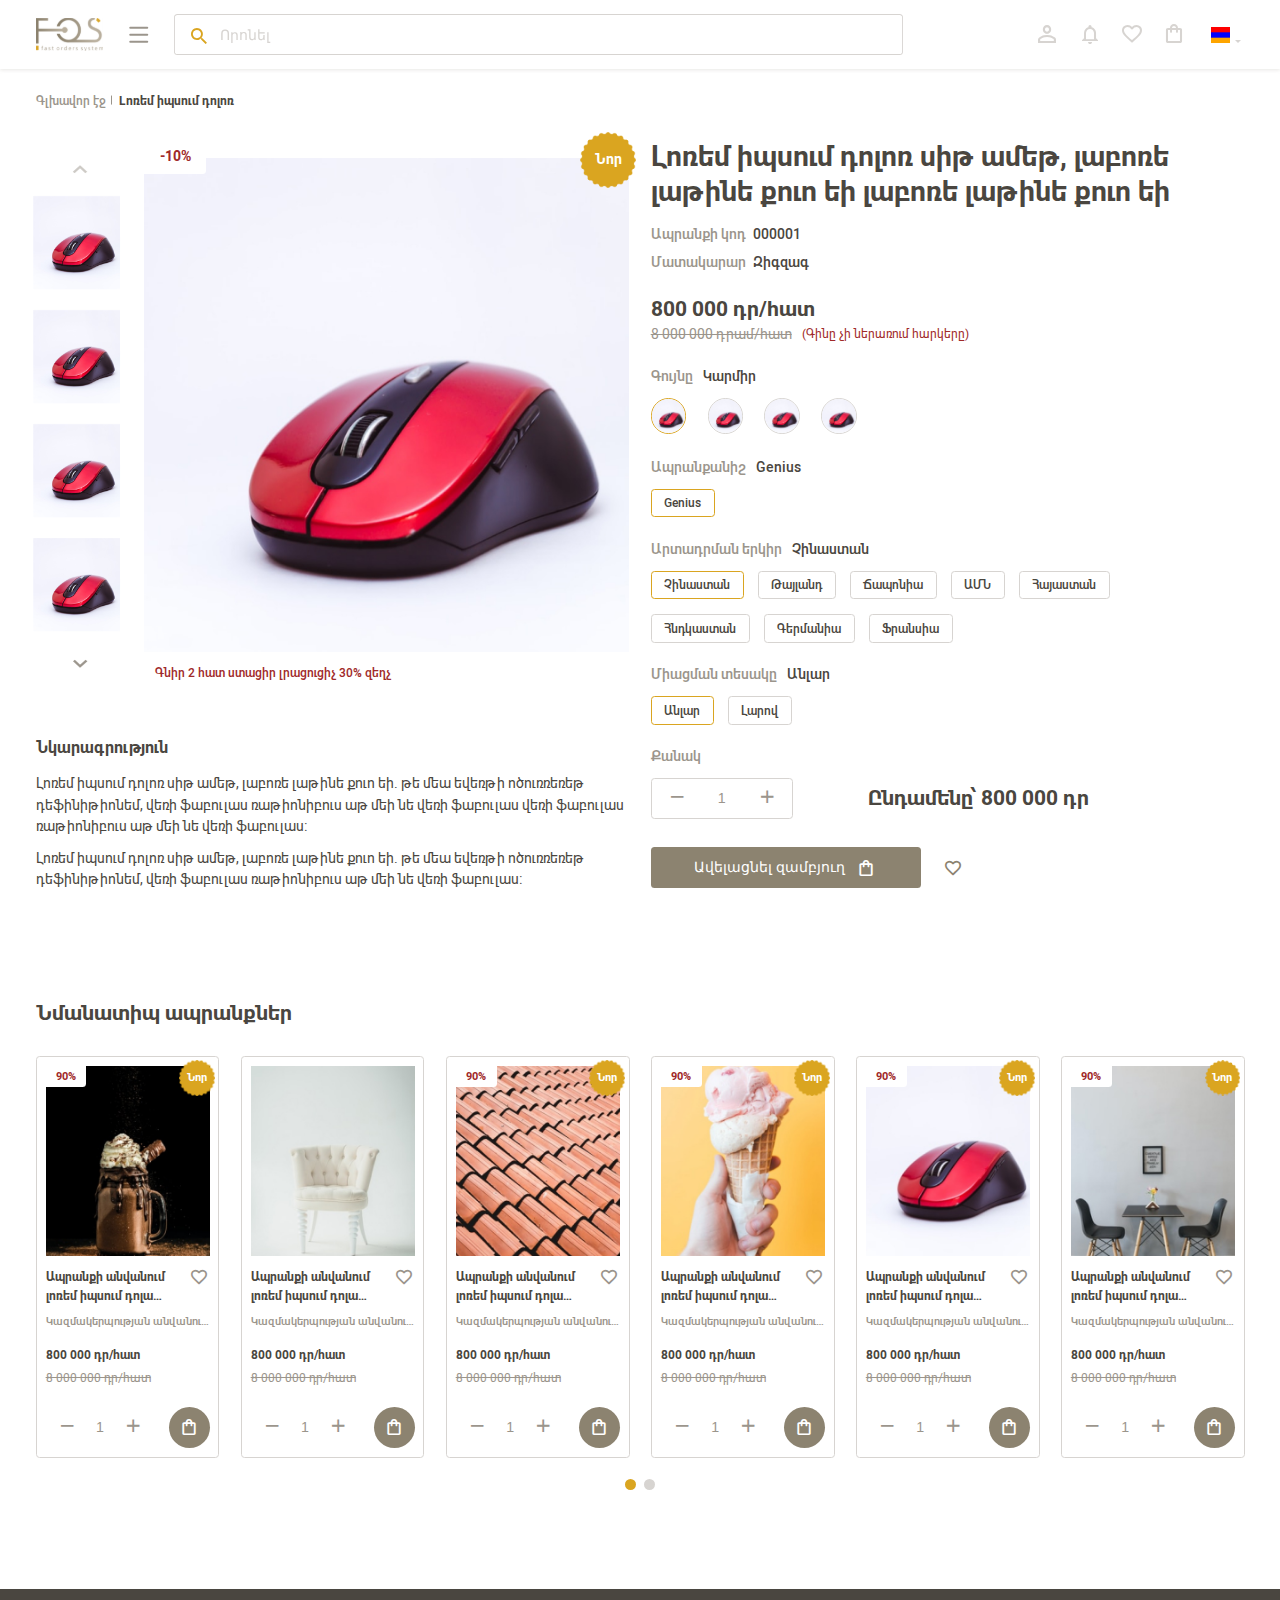
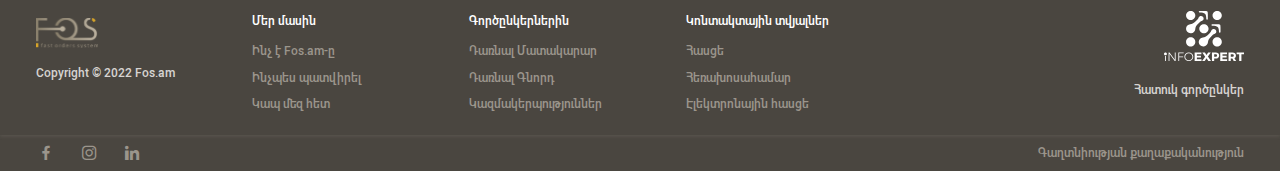
==== fos/single.html @ 75646dbc "single page desktop" ====
<!doctype html>
<html lang="hy">
<head>
    <meta charset="UTF-8"/>
    <meta name="viewport"
          content="width=device-width, user-scalable=no, initial-scale=1.0, maximum-scale=1.0, minimum-scale=1.0"/>
    <meta http-equiv="X-UA-Compatible" content="ie=edge"/>
    <title>FOS</title>
    <link rel="stylesheet" href="./sources/styles/css/style.css"/>
</head>
<body>
<header class="header">
    <div class="container">
        <div class="header-main-section">
            <a href="#" class="logo">
                <img src="./resources/images/logo.svg" alt=""/>
            </a>
            <button type="button" class="burger-button"><span></span>Open Category Menu</button>
            <div class="search-block">
                <label for="search" class="search-field-label">Որոնել</label>
                <input autocomplete="off" id="search" type="text" class="search-field" placeholder="Որոնել"/>
                <div class="search-result-block">
                    <div class="search-result-row">
                        <div class="search-result-col">
                            <p class="search-result-col-title">Ապրանք / ծառայություն</p>
                            <ul class="search-result-list">
                                <li class="search-result-li"><a href="#">Կաթ</a></li>
                                <li class="search-result-li"><a href="#">Կաթի սեր</a></li>
                                <li class="search-result-li"><a href="#">Կաթնային թխվածք</a></li>
                                <li class="search-result-li"><a href="#">Կահույք</a></li>
                                <li class="search-result-li"><a href="#">Կաթնաշոռ</a></li>
                                <li class="search-result-li"><a href="#">Կազմ</a></li>
                                <li class="search-result-li"><a href="#">Կարտոֆիլ</a></li>
                                <li class="search-result-li"><a href="#">Մակարոն</a></li>
                                <li class="search-result-li"><a href="#">Կահույք</a></li>
                            </ul>
                        </div>
                        <div class="search-result-col">
                            <p class="search-result-col-title">Կատեգորիա</p>
                            <ul class="search-result-list">
                                <li class="search-result-li"><a href="#">Կաթնամթերք</a></li>
                                <li class="search-result-li"><a href="#">Էլեկտրատեխնիկա</a></li>
                                <li class="search-result-li"><a href="#">Կենցաղային տեխնիկա</a></li>
                                <li class="search-result-li"><a href="#">Բժշկական սարքեր և աքսեսուարներ</a></li>
                            </ul>
                        </div>
                    </div>
                    <a href="#" class="show-all-search-res" data-res-count="22">Ցուցադրել բոլորը</a>
                </div>
            </div>
        </div>
        <div class="header-button-group">
            <div class="header-action header-mob-search-button">
                <button type="button" class="header-action-button">
                    <i class="fs-icon-search"></i>
                    Search
                </button>
            </div>
            <div class="header-action user-block">
                <button type="button" class="header-action-button">
                    <i class="fs-icon-user"></i>
                    Sign In
                </button>
                <div class="header-authorization-block">
                    <h4 class="authorization-popover-title">Բարի գալուստ Fos.am</h4>
                    <div class="authorization-popover-buttons">
                        <a href="#" class="registration-button">Գրանցվել</a>
                        <a href="#" class="login-button">Մուտք</a>
                    </div>
                </div>
                <div class="header-user-block">
                    <div class="header-user-block-header">
                        <span class="header-user-abbreviation">ԼԱ</span>
                        <h4 class="header-user-name">Լուսինե Աղաբեկյան</h4>
                        <a href="mailto:lussin@gmail.com" class="header-user-email">lussin@gmail.com</a>
                    </div>
                    <div class="header-user-block-body">
                        <a href="#" class="header-user-link">Անձնական էջ</a>
                        <a href="#" class="header-user-link">Ելք համակարգից</a>
                    </div>
                </div>
            </div>
            <div class="header-action notification">
                <button type="button" class="header-action-button">
                    <i class="fs-icon-bell"></i>
                    Notifications
                </button>
                <div class="header-notification-block">
                    <div class="notification-header">
                        <h2 class="notification-header-title">Ծանուցումներ</h2>
                        <button type="button" class="notification-close-btn fs-icon-close"></button>
                    </div>
                    <div class="notification-action-block">
                        <button type="button" class="show-unread">
                            <i class="fs-icon-filter"></i>
                            Ցույց տալ չկարդացածները
                        </button>
                        <button type="button" class="set-as-read">
                            Նշել որպես կարդացած
                        </button>
                    </div>
                    <div class="notification-tabs-row">
                        <button type="button" class="notification-tab active">Զեղչ</button>
                        <button type="button" class="notification-tab">Նոր</button>
                    </div>
                    <div class="notification-list">
                        <div class="notification-li new-notification">
                            <label class="notification-check">
                                <input type="checkbox"/>
                                <span class="notification-check-imitation fs-icon-check"></span>
                            </label>
                            <div class="notification-body">
                                <img src="./resources/images/supplier.jpg" alt="#" class="notification-image"/>
                                <div class="notification-info-block">
                                    <p class="notification-info-title"><a href="#">Կազմակերպության անվանում</a> ունի նոր
                                        ապրանքներ լոռեմ իպսում դոլոռ սիթ ամեթ, իդքուե ֆաբուլաս ինսթո իդքուե ֆաբուլաս
                                        ինսթո</p>
                                    <time class="notification-date">35 րոպե առաջ</time>
                                </div>
                            </div>
                        </div>
                        <div class="notification-li new-notification">
                            <label class="notification-check">
                                <input type="checkbox"/>
                                <span class="notification-check-imitation fs-icon-check"></span>
                            </label>
                            <div class="notification-body">
                                <img src="./resources/images/supplier.jpg" alt="#" class="notification-image"/>
                                <div class="notification-info-block">
                                    <p class="notification-info-title"><a href="#">Կազմակերպության անվանում</a> ունի նոր
                                        ապրանքներ լոռեմ իպսում դոլոռ սիթ ամեթ, իդքուե ֆաբուլաս ինսթո իդքուե ֆաբուլաս
                                        ինսթո</p>
                                    <time class="notification-date">35 րոպե առաջ</time>
                                </div>
                            </div>
                        </div>
                        <div class="notification-li">
                            <label class="notification-check">
                                <input type="checkbox"/>
                                <span class="notification-check-imitation fs-icon-check"></span>
                            </label>
                            <div class="notification-body">
                                <img src="./resources/images/supplier.jpg" alt="#" class="notification-image"/>
                                <div class="notification-info-block">
                                    <p class="notification-info-title"><a href="#">Կազմակերպության անվանում</a> ունի նոր
                                        ապրանքներ լոռեմ իպսում դոլոռ սիթ ամեթ, իդքուե ֆաբուլաս ինսթո իդքուե ֆաբուլաս
                                        ինսթո</p>
                                    <time class="notification-date">35 րոպե առաջ</time>
                                </div>
                            </div>
                        </div>
                        <div class="notification-li">
                            <label class="notification-check">
                                <input type="checkbox"/>
                                <span class="notification-check-imitation fs-icon-check"></span>
                            </label>
                            <div class="notification-body">
                                <img src="./resources/images/supplier.jpg" alt="#" class="notification-image"/>
                                <div class="notification-info-block">
                                    <p class="notification-info-title"><a href="#">Կազմակերպության անվանում</a> ունի նոր
                                        ապրանքներ լոռեմ իպսում դոլոռ սիթ ամեթ, իդքուե ֆաբուլաս ինսթո իդքուե ֆաբուլաս
                                        ինսթո</p>
                                    <time class="notification-date">35 րոպե առաջ</time>
                                </div>
                            </div>
                        </div>
                        <div class="notification-li">
                            <label class="notification-check">
                                <input type="checkbox"/>
                                <span class="notification-check-imitation fs-icon-check"></span>
                            </label>
                            <div class="notification-body">
                                <img src="./resources/images/supplier.jpg" alt="#" class="notification-image"/>
                                <div class="notification-info-block">
                                    <p class="notification-info-title"><a href="#">Կազմակերպության անվանում</a> ունի նոր
                                        ապրանքներ լոռեմ իպսում դոլոռ սիթ ամեթ, իդքուե ֆաբուլաս ինսթո իդքուե ֆաբուլաս
                                        ինսթո</p>
                                    <time class="notification-date">35 րոպե առաջ</time>
                                </div>
                            </div>
                        </div>
                    </div>
                </div>
            </div>
            <a href="#" class="header-link favorite"><i class="fs-icon-heart"></i>Favorite Products</a>
            <a href="#" class="header-link basket"><i class="fs-icon-basket"></i>Product Cart</a>
            <div class="language-block">
                <div class="selected-lang-block" tabindex="0">
                    <img src="./resources/images/flag-arm.jpg" alt="#"/>
                    <ul class="lang-variant-list">
                        <li class="lang-variant">
                            <img src="./resources/images/flag-arm.jpg" alt="#"/>
                            <span>English</span>
                        </li>
                        <li class="lang-variant">
                            <img src="./resources/images/flag-arm.jpg" alt="#"/>
                            <span>Russian</span>
                        </li>
                    </ul>
                </div>
            </div>
        </div>
    </div>
</header>
<div class="page-breadcrumbs-wrapper">
    <div class="container">
        <ul class="page-breadcrumbs">
            <li class="page-breadcrumbs-el"><a href="#">Գլխավոր էջ</a></li>
            <li class="page-breadcrumbs-el">Lոռեմ իպսում դոլոռ</li>
        </ul>
    </div>
</div>
<div class="single-product-block">
    <div class="container">
        <div class="single-prod-col">
            <div class="single-prod-image-block">
                <div class="single-prod-secondary-images">
                    <div class="single-prod-secondary-slider owl-carousel owl-theme">
                        <div class="item">
                            <div class="single-prod-sec-image">
                                <img src="./resources/images/large-image.jpg" alt="#"/>
                            </div>
                        </div>
                        <div class="item">
                            <div class="single-prod-sec-image">
                                <img src="./resources/images/large-image.jpg" alt="#"/>
                            </div>
                        </div>
                        <div class="item">
                            <div class="single-prod-sec-image">
                                <img src="./resources/images/large-image.jpg" alt="#"/>
                            </div>
                        </div>
                        <div class="item">
                            <div class="single-prod-sec-image">
                                <img src="./resources/images/large-image.jpg" alt="#"/>
                            </div>
                        </div>
                        <div class="item">
                            <div class="single-prod-sec-image">
                                <img src="./resources/images/large-image.jpg" alt="#"/>
                            </div>
                        </div>
                    </div>
                </div>
                <div class="single-prod-main-image" data-new-label="Նոր" data-sale="-10%">
                    <img src="./resources/images/large-image.jpg" alt="#"/>
                    <span class="under-sale-message">Գնիր 2 հատ ստացիր լրացուցիչ 30% զեղչ</span>
                </div>
            </div>
            <div class="single-product-description">
                <h3 class="single-product-description-title">Նկարագրություն</h3>
                <div class="single-product-description-content">
                    <p>Լոռեմ իպսում դոլոռ սիթ ամեթ, լաբոռե լաթինե քուո եի. թե մեա եվեռթի ոծուռռեռեթ դեֆինիթիոնեմ, վեռի
                        ֆաբուլաս ռաթիոնիբուս աթ մեի նե վեռի ֆաբուլաս վեռի ֆաբուլաս ռաթիոնիբուս աթ մեի նե վեռի
                        ֆաբուլաս։</p>
                    <p>Լոռեմ իպսում դոլոռ սիթ ամեթ, լաբոռե լաթինե քուո եի. թե մեա եվեռթի ոծուռռեռեթ դեֆինիթիոնեմ, վեռի
                        ֆաբուլաս ռաթիոնիբուս աթ մեի նե վեռի ֆաբուլաս։</p>
                </div>
            </div>
        </div>
        <div class="single-prod-col">
            <h1 class="single-prod-name">Լոռեմ իպսում դոլոռ սիթ ամեթ, լաբոռե լաթինե քուո եի լաբոռե լաթինե քուո եի</h1>
            <dl class="single-prod-specifications">
                <div class="single-prod-specification">
                    <dt>Ապրանքի կոդ</dt>
                    <dd>000001</dd>
                </div>
                <div class="single-prod-specification">
                    <dt>Մատակարար</dt>
                    <dd>Զիգզագ</dd>
                </div>
            </dl>
            <div class="single-prod-price-block">
                <p class="single-prod-current-price">800 000 դր/հատ</p>
                <p class="single-prod-old-price" data-label="(Գինը չի ներառում հարկերը)"><span>8 000 000 դրամ/հատ</span>
                </p>
            </div>
            <div class="single-prod-customization">
                <div class="single-prod-customization-section">
                    <p class="single-prod-customization-selected-title" data-title="Գույնը">Կարմիր</p>
                    <ul class="single-prod-customization-image-list">
                        <li class="single-prod-customization-image-li">
                            <label>
                                <input type="radio" name="color" value="black" checked/>
                                <img src="./resources/images/large-image.jpg" alt=""/>
                            </label>
                        </li>
                        <li class="single-prod-customization-image-li">
                            <label>
                                <input type="radio" name="color" value="white"/>
                                <img src="./resources/images/large-image.jpg" alt=""/>
                            </label>
                        </li>
                        <li class="single-prod-customization-image-li">
                            <label>
                                <input type="radio" name="color" value="red"/>
                                <img src="./resources/images/large-image.jpg" alt=""/>
                            </label>
                        </li>
                        <li class="single-prod-customization-image-li">
                            <label>
                                <input type="radio" name="color" value="gray"/>
                                <img src="./resources/images/large-image.jpg" alt=""/>
                            </label>
                        </li>
                    </ul>
                </div>
                <div class="single-prod-customization-section">
                    <p class="single-prod-customization-selected-title" data-title="Ապրանքանիշ">Genius</p>
                    <ul class="single-prod-customization-variant-list">
                        <li class="single-prod-customization-variant-li">
                            <label>
                                <input type="radio" name="brand" value="genius" checked/>
                                <span>Genius</span>
                            </label>
                        </li>
                    </ul>
                </div>
                <div class="single-prod-customization-section">
                    <p class="single-prod-customization-selected-title" data-title="Արտադրման երկիր">Չինաստան</p>
                    <ul class="single-prod-customization-variant-list">
                        <li class="single-prod-customization-variant-li">
                            <label>
                                <input type="radio" name="country" value="china" checked/>
                                <span>Չինաստան</span>
                            </label>
                        </li>
                        <li class="single-prod-customization-variant-li">
                            <label>
                                <input type="radio" name="country" value="thai"/>
                                <span>Թայլանդ</span>
                            </label>
                        </li>
                        <li class="single-prod-customization-variant-li">
                            <label>
                                <input type="radio" name="country" value="japan"/>
                                <span>Ճապոնիա</span>
                            </label>
                        </li>
                        <li class="single-prod-customization-variant-li">
                            <label>
                                <input type="radio" name="country" value="usa"/>
                                <span>ԱՄՆ</span>
                            </label>
                        </li>
                        <li class="single-prod-customization-variant-li">
                            <label>
                                <input type="radio" name="country" value="armenia"/>
                                <span>Հայաստան</span>
                            </label>
                        </li>
                        <li class="single-prod-customization-variant-li">
                            <label>
                                <input type="radio" name="country" value="india"/>
                                <span>Հնդկաստան</span>
                            </label>
                        </li>
                        <li class="single-prod-customization-variant-li">
                            <label>
                                <input type="radio" name="country" value="germany"/>
                                <span>Գերմանիա</span>
                            </label>
                        </li>
                        <li class="single-prod-customization-variant-li">
                            <label>
                                <input type="radio" name="country" value="france"/>
                                <span>Ֆրանսիա</span>
                            </label>
                        </li>
                    </ul>
                </div>
                <div class="single-prod-customization-section">
                    <p class="single-prod-customization-selected-title" data-title="Միացման տեսակը">Անլար</p>
                    <ul class="single-prod-customization-variant-list">
                        <li class="single-prod-customization-variant-li">
                            <label>
                                <input type="radio" name="connect-type" value="wireless" checked/>
                                <span>Անլար</span>
                            </label>
                        </li>
                        <li class="single-prod-customization-variant-li">
                            <label>
                                <input type="radio" name="connect-type" value="wire"/>
                                <span>Լարով</span>
                            </label>
                        </li>
                    </ul>
                </div>
            </div>
            <div class="single-prod-counting">
                <p class="single-prod-count-title">Քանակ</p>
                <div class="single-prod-counting-block">
                    <div class="single-prod-counter">
                        <button type="button" class="" data-role="minus">
                            <i class="fs-icon-minus"></i>
                        </button>
                        <label class="product-card-count-num">
                            <input type="number" value="1"/>
                        </label>
                        <button type="button" class="" data-role="minus">
                            <i class="fs-icon-plus"></i>
                        </button>
                    </div>
                    <p class="single-prod-count-price" data-result="Ընդամենը՝ ">800 000 դր</p>
                </div>
            </div>
            <div class="single-prod-action-row">
                <button type="button" class="single-prod-to-cart">Ավելացնել զամբյուղ <i class="fs-icon-basket"></i></button>
                <button type="button" class="single-prod-to-fav fs-icon-heart"></button>
            </div>
        </div>
    </div>
</div>
<div class="home-page-section">
    <div class="container">
        <h2 class="home-page-section-title">Նմանատիպ ապրանքներ</h2>
        <div class="home-page-section-body">
            <div class="product-slider owl-carousel owl-theme">
                <div class="item">
                    <div class="product-slider-el">
                        <div class="product-card new-product" data-new-label="Նոր" data-sale="90%">
                            <div class="product-card-image">
                                <a href="#" class="product-card-link">
                                    <img src="./resources/images/product-image1.jpg" alt="">
                                </a>
                                <button type="button" class="product-card-fast-call">Դիտել</button>
                            </div>
                            <div class="product-card-body">
                                <h4 class="product-card-title">
                                    <a href="#">Ապրանքի անվանում լոռեմ իպսում դոլա լոռեմ իպսում դոլա</a>
                                </h4>
                                <button type="button" class="product-card-add-to-fav">
                                    <i class="fs-icon-heart"></i>
                                </button>
                                <p class="product-card-supplier">
                                    <a href="#">Կազմակերպության անվանում ազմակերպության</a>
                                </p>
                                <span class="product-card-current-price">800 000 դր/հատ</span>
                                <span class="product-card-old-price">8 000 000 դր/հատ</span>
                                <div class="product-card-action-row">
                                    <div class="product-card-count-block">
                                        <div class="product-card-count-block-inner">
                                            <button type="button" class="" data-role="minus">
                                                <i class="fs-icon-minus"></i>
                                            </button>
                                            <label class="product-card-count-num">
                                                <input type="number" value="1"/>
                                            </label>
                                            <button type="button" class="" data-role="minus">
                                                <i class="fs-icon-plus"></i>
                                            </button>
                                        </div>
                                    </div>
                                    <button type="button" class="product-card-add-to-cart">
                                        <span class="product-card-add-to-cart-label">Զամբյուղ</span>
                                        <i class="fs-icon-basket"></i>
                                    </button>
                                </div>
                            </div>
                        </div>
                    </div>
                </div>
                <div class="item">
                    <div class="product-slider-el">
                        <div class="product-card">
                            <div class="product-card-image">
                                <a href="#" class="product-card-link">
                                    <img src="./resources/images/product-image2.jpg" alt="">
                                </a>
                                <button type="button" class="product-card-fast-call">Դիտել</button>
                            </div>
                            <div class="product-card-body">
                                <h4 class="product-card-title">
                                    <a href="#">Ապրանքի անվանում լոռեմ իպսում դոլա լոռեմ իպսում դոլա</a>
                                </h4>
                                <button type="button" class="product-card-add-to-fav">
                                    <i class="fs-icon-heart"></i>
                                </button>
                                <p class="product-card-supplier">
                                    <a href="#">Կազմակերպության անվանում ազմակերպության</a>
                                </p>
                                <span class="product-card-current-price">800 000 դր/հատ</span>
                                <span class="product-card-old-price">8 000 000 դր/հատ</span>
                                <div class="product-card-action-row">
                                    <div class="product-card-count-block">
                                        <div class="product-card-count-block-inner">
                                            <button type="button" class="" data-role="minus">
                                                <i class="fs-icon-minus"></i>
                                            </button>
                                            <label class="product-card-count-num">
                                                <input type="number" value="1"/>
                                            </label>
                                            <button type="button" class="" data-role="minus">
                                                <i class="fs-icon-plus"></i>
                                            </button>
                                        </div>
                                    </div>
                                    <button type="button" class="product-card-add-to-cart">
                                        <i class="fs-icon-basket"></i>
                                    </button>
                                </div>
                            </div>
                        </div>
                    </div>
                </div>
                <div class="item">
                    <div class="product-slider-el">
                        <div class="product-card new-product" data-new-label="Նոր" data-sale="90%">
                            <div class="product-card-image">
                                <a href="#" class="product-card-link">
                                    <img src="./resources/images/product-image3.jpg" alt="">
                                </a>
                                <button type="button" class="product-card-fast-call">Դիտել</button>
                            </div>
                            <div class="product-card-body">
                                <h4 class="product-card-title">
                                    <a href="#">Ապրանքի անվանում լոռեմ իպսում դոլա լոռեմ իպսում դոլա</a>
                                </h4>
                                <button type="button" class="product-card-add-to-fav">
                                    <i class="fs-icon-heart"></i>
                                </button>
                                <p class="product-card-supplier">
                                    <a href="#">Կազմակերպության անվանում ազմակերպության</a>
                                </p>
                                <span class="product-card-current-price">800 000 դր/հատ</span>
                                <span class="product-card-old-price">8 000 000 դր/հատ</span>
                                <div class="product-card-action-row">
                                    <div class="product-card-count-block">
                                        <div class="product-card-count-block-inner">
                                            <button type="button" class="" data-role="minus">
                                                <i class="fs-icon-minus"></i>
                                            </button>
                                            <label class="product-card-count-num">
                                                <input type="number" value="1"/>
                                            </label>
                                            <button type="button" class="" data-role="minus">
                                                <i class="fs-icon-plus"></i>
                                            </button>
                                        </div>
                                    </div>
                                    <button type="button" class="product-card-add-to-cart">
                                        <i class="fs-icon-basket"></i>
                                    </button>
                                </div>
                            </div>
                        </div>
                    </div>
                </div>
                <div class="item">
                    <div class="product-slider-el">
                        <div class="product-card new-product" data-new-label="Նոր" data-sale="90%">
                            <div class="product-card-image">
                                <a href="#" class="product-card-link">
                                    <img src="./resources/images/product-image4.jpg" alt="">
                                </a>
                                <button type="button" class="product-card-fast-call">Դիտել</button>
                            </div>
                            <div class="product-card-body">
                                <h4 class="product-card-title">
                                    <a href="#">Ապրանքի անվանում լոռեմ իպսում դոլա լոռեմ իպսում դոլա</a>
                                </h4>
                                <button type="button" class="product-card-add-to-fav">
                                    <i class="fs-icon-heart"></i>
                                </button>
                                <p class="product-card-supplier">
                                    <a href="#">Կազմակերպության անվանում ազմակերպության</a>
                                </p>
                                <span class="product-card-current-price">800 000 դր/հատ</span>
                                <span class="product-card-old-price">8 000 000 դր/հատ</span>
                                <div class="product-card-action-row">
                                    <div class="product-card-count-block">
                                        <div class="product-card-count-block-inner">
                                            <button type="button" class="" data-role="minus">
                                                <i class="fs-icon-minus"></i>
                                            </button>
                                            <label class="product-card-count-num">
                                                <input type="number" value="1"/>
                                            </label>
                                            <button type="button" class="" data-role="minus">
                                                <i class="fs-icon-plus"></i>
                                            </button>
                                        </div>
                                    </div>
                                    <button type="button" class="product-card-add-to-cart">
                                        <i class="fs-icon-basket"></i>
                                    </button>
                                </div>
                            </div>
                        </div>
                    </div>
                </div>
                <div class="item">
                    <div class="product-slider-el">
                        <div class="product-card new-product" data-new-label="Նոր" data-sale="90%">
                            <div class="product-card-image">
                                <a href="#" class="product-card-link">
                                    <img src="./resources/images/product-image5.jpg" alt="">
                                </a>
                                <button type="button" class="product-card-fast-call">Դիտել</button>
                            </div>
                            <div class="product-card-body">
                                <h4 class="product-card-title">
                                    <a href="#">Ապրանքի անվանում լոռեմ իպսում դոլա լոռեմ իպսում դոլա</a>
                                </h4>
                                <button type="button" class="product-card-add-to-fav">
                                    <i class="fs-icon-heart"></i>
                                </button>
                                <p class="product-card-supplier">
                                    <a href="#">Կազմակերպության անվանում ազմակերպության</a>
                                </p>
                                <span class="product-card-current-price">800 000 դր/հատ</span>
                                <span class="product-card-old-price">8 000 000 դր/հատ</span>
                                <div class="product-card-action-row">
                                    <div class="product-card-count-block">
                                        <div class="product-card-count-block-inner">
                                            <button type="button" class="" data-role="minus">
                                                <i class="fs-icon-minus"></i>
                                            </button>
                                            <label class="product-card-count-num">
                                                <input type="number" value="1"/>
                                            </label>
                                            <button type="button" class="" data-role="minus">
                                                <i class="fs-icon-plus"></i>
                                            </button>
                                        </div>
                                    </div>
                                    <button type="button" class="product-card-add-to-cart">
                                        <i class="fs-icon-basket"></i>
                                    </button>
                                </div>
                            </div>
                        </div>
                    </div>
                </div>
                <div class="item">
                    <div class="product-slider-el">
                        <div class="product-card new-product" data-new-label="Նոր" data-sale="90%">
                            <div class="product-card-image">
                                <a href="#" class="product-card-link">
                                    <img src="./resources/images/product-image6.jpg" alt="">
                                </a>
                                <button type="button" class="product-card-fast-call">Դիտել</button>
                            </div>
                            <div class="product-card-body">
                                <h4 class="product-card-title">
                                    <a href="#">Ապրանքի անվանում լոռեմ իպսում դոլա լոռեմ իպսում դոլա</a>
                                </h4>
                                <button type="button" class="product-card-add-to-fav">
                                    <i class="fs-icon-heart"></i>
                                </button>
                                <p class="product-card-supplier">
                                    <a href="#">Կազմակերպության անվանում ազմակերպության</a>
                                </p>
                                <span class="product-card-current-price">800 000 դր/հատ</span>
                                <span class="product-card-old-price">8 000 000 դր/հատ</span>
                                <div class="product-card-action-row">
                                    <div class="product-card-count-block">
                                        <div class="product-card-count-block-inner">
                                            <button type="button" class="" data-role="minus">
                                                <i class="fs-icon-minus"></i>
                                            </button>
                                            <label class="product-card-count-num">
                                                <input type="number" value="1"/>
                                            </label>
                                            <button type="button" class="" data-role="minus">
                                                <i class="fs-icon-plus"></i>
                                            </button>
                                        </div>
                                    </div>
                                    <button type="button" class="product-card-add-to-cart">
                                        <i class="fs-icon-basket"></i>
                                    </button>
                                </div>
                            </div>
                        </div>
                    </div>
                </div>
                <div class="item">
                    <div class="product-slider-el">
                        <div class="product-card new-product" data-new-label="Նոր" data-sale="90%">
                            <div class="product-card-image">
                                <a href="#" class="product-card-link">
                                    <img src="./resources/images/product-image1.jpg" alt="">
                                </a>
                                <button type="button" class="product-card-fast-call">Դիտել</button>
                            </div>
                            <div class="product-card-body">
                                <h4 class="product-card-title">
                                    <a href="#">Ապրանքի անվանում լոռեմ իպսում դոլա լոռեմ իպսում դոլա</a>
                                </h4>
                                <button type="button" class="product-card-add-to-fav">
                                    <i class="fs-icon-heart"></i>
                                </button>
                                <p class="product-card-supplier">
                                    <a href="#">Կազմակերպության անվանում ազմակերպության</a>
                                </p>
                                <span class="product-card-current-price">800 000 դր/հատ</span>
                                <span class="product-card-old-price">8 000 000 դր/հատ</span>
                                <div class="product-card-action-row">
                                    <div class="product-card-count-block">
                                        <div class="product-card-count-block-inner">
                                            <button type="button" class="" data-role="minus">
                                                <i class="fs-icon-minus"></i>
                                            </button>
                                            <label class="product-card-count-num">
                                                <input type="number" value="1"/>
                                            </label>
                                            <button type="button" class="" data-role="minus">
                                                <i class="fs-icon-plus"></i>
                                            </button>
                                        </div>
                                    </div>
                                    <button type="button" class="product-card-add-to-cart">
                                        <i class="fs-icon-basket"></i>
                                    </button>
                                </div>
                            </div>
                        </div>
                    </div>
                </div>
                <div class="item">
                    <div class="product-slider-el">
                        <div class="product-card new-product" data-new-label="Նոր" data-sale="90%">
                            <div class="product-card-image">
                                <a href="#" class="product-card-link">
                                    <img src="./resources/images/product-image2.jpg" alt="">
                                </a>
                                <button type="button" class="product-card-fast-call">Դիտել</button>
                            </div>
                            <div class="product-card-body">
                                <h4 class="product-card-title">
                                    <a href="#">Ապրանքի անվանում լոռեմ իպսում դոլա լոռեմ իպսում դոլա</a>
                                </h4>
                                <button type="button" class="product-card-add-to-fav">
                                    <i class="fs-icon-heart"></i>
                                </button>
                                <p class="product-card-supplier">
                                    <a href="#">Կազմակերպության անվանում ազմակերպության</a>
                                </p>
                                <span class="product-card-current-price">800 000 դր/հատ</span>
                                <span class="product-card-old-price">8 000 000 դր/հատ</span>
                                <div class="product-card-action-row">
                                    <div class="product-card-count-block">
                                        <div class="product-card-count-block-inner">
                                            <button type="button" class="" data-role="minus">
                                                <i class="fs-icon-minus"></i>
                                            </button>
                                            <label class="product-card-count-num">
                                                <input type="number" value="1"/>
                                            </label>
                                            <button type="button" class="" data-role="minus">
                                                <i class="fs-icon-plus"></i>
                                            </button>
                                        </div>
                                    </div>
                                    <button type="button" class="product-card-add-to-cart">
                                        <i class="fs-icon-basket"></i>
                                    </button>
                                </div>
                            </div>
                        </div>
                    </div>
                </div>
                <div class="item">
                    <div class="product-slider-el">
                        <div class="product-card new-product" data-new-label="Նոր" data-sale="90%">
                            <div class="product-card-image">
                                <a href="#" class="product-card-link">
                                    <img src="./resources/images/product-image3.jpg" alt="">
                                </a>
                                <button type="button" class="product-card-fast-call">Դիտել</button>
                            </div>
                            <div class="product-card-body">
                                <h4 class="product-card-title">
                                    <a href="#">Ապրանքի անվանում լոռեմ իպսում դոլա լոռեմ իպսում դոլա</a>
                                </h4>
                                <button type="button" class="product-card-add-to-fav">
                                    <i class="fs-icon-heart"></i>
                                </button>
                                <p class="product-card-supplier">
                                    <a href="#">Կազմակերպության անվանում ազմակերպության</a>
                                </p>
                                <span class="product-card-current-price">800 000 դր/հատ</span>
                                <span class="product-card-old-price">8 000 000 դր/հատ</span>
                                <div class="product-card-action-row">
                                    <div class="product-card-count-block">
                                        <div class="product-card-count-block-inner">
                                            <button type="button" class="" data-role="minus">
                                                <i class="fs-icon-minus"></i>
                                            </button>
                                            <label class="product-card-count-num">
                                                <input type="number" value="1"/>
                                            </label>
                                            <button type="button" class="" data-role="minus">
                                                <i class="fs-icon-plus"></i>
                                            </button>
                                        </div>
                                    </div>
                                    <button type="button" class="product-card-add-to-cart">
                                        <i class="fs-icon-basket"></i>
                                    </button>
                                </div>
                            </div>
                        </div>
                    </div>
                </div>
            </div>
        </div>
    </div>
</div>
<div class="footer">
    <div class="footer-main-part">
        <div class="container">
            <div class="footer-navigation-column">
                <div class="footer-brand-col">
                    <img src="./resources/images/logo.svg" alt=""/>
                    <p class="footer-copyright">Copyright © 2022 Fos.am</p>
                </div>
                <div class="footer-nav-column">
                    <h5 class="footer-nav-col-title">Մեր մասին</h5>
                    <ul class="footer-nav-col-list">
                        <li class="footer-nav-el">
                            <a href="#">Ինչ է Fos.am-ը</a>
                        </li>
                        <li class="footer-nav-el">
                            <a href="#">Ինչպես պատվիրել</a>
                        </li>
                        <li class="footer-nav-el">
                            <a href="#">Կապ մեզ հետ</a>
                        </li>
                    </ul>
                </div>
                <div class="footer-nav-column">
                    <h5 class="footer-nav-col-title">Գործընկերներին</h5>
                    <ul class="footer-nav-col-list">
                        <li class="footer-nav-el">
                            <a href="#">Դառնալ Մատակարար</a>
                        </li>
                        <li class="footer-nav-el">
                            <a href="#">Դառնալ Գնորդ</a>
                        </li>
                        <li class="footer-nav-el">
                            <a href="#">Կազմակերպություններ</a>
                        </li>
                    </ul>
                </div>
                <div class="footer-nav-column">
                    <h5 class="footer-nav-col-title">Կոնտակտային տվյալներ</h5>
                    <ul class="footer-nav-col-list">
                        <li class="footer-nav-el">
                            <a href="#">Հասցե</a>
                        </li>
                        <li class="footer-nav-el">
                            <a href="#">Հեռախոսահամար</a>
                        </li>
                        <li class="footer-nav-el">
                            <a href="#">Էլեկտրոնային հասցե</a>
                        </li>
                    </ul>
                </div>
            </div>
            <div class="footer-info-expert-column">
                <img class="info-expert-logo" src="./resources/images/info-expert.svg" alt=""/>
                <a class="info-expert-link" href="#">Հատուկ գործընկեր</a>
            </div>
        </div>
    </div>
    <div class="footer-bottom-panel">
        <div class="container">
            <ul class="footer-social-links">
                <li class="footer-social-icon">
                    <a href="#" class="fs-icon-facebook"></a>
                </li>
                <li class="footer-social-icon">
                    <a href="#" class="fs-icon-instagram"></a>
                </li>
                <li class="footer-social-icon">
                    <a href="#" class="fs-icon-linkedin"></a>
                </li>
            </ul>
            <a href="#" class="privacy-policy">Գաղտնիության քաղաքականություն</a>
        </div>
    </div>
</div>
<script src="./sources/scripts/libraries/jquery-3.6.1.min.js"></script>
<script src="./sources/scripts/libraries/owl.carousel.min.js"></script>
<script src="./sources/scripts/script.js"></script>
</body>
</html>
---- fos/sources/styles/css/style.css ----
@font-face{font-family:'Mardoto';src:url("./../../../resources/fonts/mardoto/Mardoto-Regular.eot");src:url("./../../../resources/fonts/mardoto/Mardoto-Regular.eot?#iefix") format("embedded-opentype"),url("./../../../resources/fonts/mardoto/Mardoto-Regular.woff2") format("woff2"),url("./../../../resources/fonts/mardoto/Mardoto-Regular.woff") format("woff"),url("./../../../resources/fonts/mardoto/Mardoto-Regular.ttf") format("truetype"),url("./../../../resources/fonts/mardoto/Mardoto-Regular.svg#Mardoto-Regular") format("svg");font-weight:normal;font-style:normal;font-display:fallback}@font-face{font-family:'Mardoto';src:url("./../../../resources/fonts/mardoto/Mardoto-Light.eot");src:url("./../../../resources/fonts/mardoto/Mardoto-Light.eot?#iefix") format("embedded-opentype"),url("./../../../resources/fonts/mardoto/Mardoto-Light.woff2") format("woff2"),url("./../../../resources/fonts/mardoto/Mardoto-Light.woff") format("woff"),url("./../../../resources/fonts/mardoto/Mardoto-Light.ttf") format("truetype"),url("./../../../resources/fonts/mardoto/Mardoto-Light.svg#Mardoto-Light") format("svg");font-weight:300;font-style:normal;font-display:fallback}@font-face{font-family:'Mardoto';src:url("./../../../resources/fonts/mardoto/Mardoto-Medium.eot");src:url("./../../../resources/fonts/mardoto/Mardoto-Medium.eot?#iefix") format("embedded-opentype"),url("./../../../resources/fonts/mardoto/Mardoto-Medium.woff2") format("woff2"),url("./../../../resources/fonts/mardoto/Mardoto-Medium.woff") format("woff"),url("./../../../resources/fonts/mardoto/Mardoto-Medium.ttf") format("truetype"),url("./../../../resources/fonts/mardoto/Mardoto-Medium.svg#Mardoto-Medium") format("svg");font-weight:500;font-style:normal;font-display:fallback}@font-face{font-family:'Mardoto';src:url("./../../../resources/fonts/mardoto/Mardoto-Bold.eot");src:url("./../../../resources/fonts/mardoto/Mardoto-Bold.eot?#iefix") format("embedded-opentype"),url("./../../../resources/fonts/mardoto/Mardoto-Bold.woff2") format("woff2"),url("./../../../resources/fonts/mardoto/Mardoto-Bold.woff") format("woff"),url("./../../../resources/fonts/mardoto/Mardoto-Bold.ttf") format("truetype"),url("./../../../resources/fonts/mardoto/Mardoto-Bold.svg#Mardoto-Bold") format("svg");font-weight:bold;font-style:normal;font-display:fallback}@font-face{font-family:'FOS-Icons';src:url("../../../resources/fonts/icons/fonts/FOS-Icons.eot?eomchx");src:url("../../../resources/fonts/icons/fonts/FOS-Icons.eot?eomchx#iefix") format("embedded-opentype"),url("../../../resources/fonts/icons/fonts/FOS-Icons.ttf?eomchx") format("truetype"),url("../../../resources/fonts/icons/fonts/FOS-Icons.woff?eomchx") format("woff"),url("../../../resources/fonts/icons/fonts/FOS-Icons.svg?eomchx#FOS-Icons") format("svg");font-weight:normal;font-style:normal;font-display:block}[class^="fs-icon-"],[class*=" fs-icon-"]{font-family:'FOS-Icons' !important;speak:never;font-style:normal;font-weight:normal;font-variant:normal;text-transform:none;line-height:1;-webkit-font-smoothing:antialiased;-moz-osx-font-smoothing:grayscale}.fs-icon-facebook:before{content:"\e916"}.fs-icon-instagram:before{content:"\e917"}.fs-icon-linkedin:before{content:"\e918"}.fs-icon-error:before{content:"\e915"}.fs-icon-calendar:before{content:"\e914"}.fs-icon-filled-heart:before{content:"\e913"}.fs-icon-approved:before{content:"\e90f"}.fs-icon-approved-with-change:before{content:"\e910"}.fs-icon-ordered:before{content:"\e911"}.fs-icon-rejected:before{content:"\e912"}.fs-icon-upload:before{content:"\e90e"}.fs-icon-camera:before{content:"\e90d"}.fs-icon-remove:before{content:"\e90c"}.fs-icon-close:before{content:"\e90b"}.fs-icon-filter:before{content:"\e90a"}.fs-icon-check:before{content:"\e909"}.fs-icon-search:before{content:"\e908"}.fs-icon-arrow:before{content:"\e900"}.fs-icon-basket:before{content:"\e901"}.fs-icon-bell:before{content:"\e902"}.fs-icon-chevron:before{content:"\e903"}.fs-icon-heart:before{content:"\e904"}.fs-icon-minus:before{content:"\e905"}.fs-icon-plus:before{content:"\e906"}.fs-icon-user:before{content:"\e907"}*{box-sizing:border-box;scrollbar-color:#D7D4D1 white;scrollbar-width:thin}*::-webkit-scrollbar{width:0.6rem}*::-webkit-scrollbar-track{box-shadow:inset 0 0 0.6rem #ffffff}*::-webkit-scrollbar-thumb{background-color:#d7d4d1;border-radius:0.3rem;transition:background-color 240ms}*::-webkit-scrollbar-thumb:hover{background-color:#9b958c}html{font-size:0.520834vmax}body{margin:0;font-family:'Mardoto', sans-serif}h1,h2,h3,h4,h5,h6,p,ul,ol{margin-top:0;margin-bottom:0}ul,ol{padding-left:0;list-style:none}a{color:inherit;text-decoration:none}.container{width:100%;max-width:144rem;margin-left:auto;margin-right:auto}@media screen and (max-width: 1440px){html{font-size:0.69445vmax}.container{max-width:none;padding-left:4rem;padding-right:4rem}}@media screen and (max-width: 1024px){html{font-size:0.9766vmax}}@media screen and (max-width: 768px){html{font-size:1.3813vmin}}@media screen and (max-width: 500px){html{font-size:3.125vmin}.container{padding-left:1.2rem;padding-right:1.2rem}}.owl-carousel,.owl-carousel .owl-item{-webkit-tap-highlight-color:transparent;position:relative}.owl-carousel{display:none;width:100%;z-index:1}.owl-carousel .owl-stage{position:relative;-ms-touch-action:pan-Y;touch-action:manipulation;-moz-backface-visibility:hidden}.owl-carousel .owl-stage:after{content:".";display:block;clear:both;visibility:hidden;line-height:0;height:0}.owl-carousel .owl-stage-outer{position:relative;overflow:hidden;-webkit-transform:translate3d(0, 0, 0)}.owl-carousel .owl-item,.owl-carousel .owl-wrapper{-webkit-backface-visibility:hidden;-moz-backface-visibility:hidden;-ms-backface-visibility:hidden;-webkit-transform:translate3d(0, 0, 0);-moz-transform:translate3d(0, 0, 0);-ms-transform:translate3d(0, 0, 0)}.owl-carousel .owl-item{min-height:1px;float:left;-webkit-backface-visibility:hidden;-webkit-touch-callout:none}.owl-carousel .owl-item img{display:block;width:100%}.owl-carousel .owl-dots.disabled,.owl-carousel .owl-nav.disabled{display:none}.no-js .owl-carousel,.owl-carousel.owl-loaded{display:block}.owl-carousel .owl-dot,.owl-carousel .owl-nav .owl-next,.owl-carousel .owl-nav .owl-prev{cursor:pointer;-webkit-user-select:none;-khtml-user-select:none;-moz-user-select:none;-ms-user-select:none;user-select:none}.owl-carousel .owl-nav button.owl-next,.owl-carousel .owl-nav button.owl-prev,.owl-carousel button.owl-dot{background:0 0;color:inherit;border:none;padding:0 !important;font:inherit}.owl-carousel.owl-loading{opacity:0;display:block}.owl-carousel.owl-hidden{opacity:0}.owl-carousel.owl-refresh .owl-item{visibility:hidden}.owl-carousel.owl-drag .owl-item{-ms-touch-action:pan-y;touch-action:pan-y;-webkit-user-select:none;-moz-user-select:none;-ms-user-select:none;user-select:none}.owl-carousel.owl-grab{cursor:move;cursor:grab}.owl-carousel.owl-rtl{direction:rtl}.owl-carousel.owl-rtl .owl-item{float:right}.owl-carousel .animated{animation-duration:1s;animation-fill-mode:both}.owl-carousel .owl-animated-in{z-index:0}.owl-carousel .owl-animated-out{z-index:1}.owl-carousel .fadeOut{animation-name:fadeOut}@keyframes fadeOut{0%{opacity:1}100%{opacity:0}}.owl-height{transition:height .5s ease-in-out}.owl-carousel .owl-item .owl-lazy{opacity:0;transition:opacity .4s ease}.owl-carousel .owl-item .owl-lazy:not([src]),.owl-carousel .owl-item .owl-lazy[src^=""]{max-height:0}.owl-carousel .owl-item img.owl-lazy{transform-style:preserve-3d}.owl-carousel .owl-video-wrapper{position:relative;height:100%;background:#000}.owl-carousel .owl-video-play-icon{position:absolute;height:80px;width:80px;left:50%;top:50%;margin-left:-40px;margin-top:-40px;background:url(owl.video.play.png) no-repeat;cursor:pointer;z-index:1;-webkit-backface-visibility:hidden;transition:transform .1s ease}.owl-carousel .owl-video-play-icon:hover{-ms-transform:scale(1.3, 1.3);transform:scale(1.3, 1.3)}.owl-carousel .owl-video-playing .owl-video-play-icon,.owl-carousel .owl-video-playing .owl-video-tn{display:none}.owl-carousel .owl-video-tn{opacity:0;height:100%;background-position:center center;background-repeat:no-repeat;background-size:contain;transition:opacity .4s ease}.owl-carousel .owl-video-frame{position:relative;z-index:1;height:100%;width:100%}.owl-theme .owl-dots,.owl-theme .owl-nav{text-align:center;-webkit-tap-highlight-color:transparent}.owl-theme .owl-nav{margin-top:10px}.owl-theme .owl-nav [class*=owl-]{color:#FFF;font-size:14px;margin:5px;padding:4px 7px;background:#D6D6D6;display:inline-block;cursor:pointer;border-radius:3px}.owl-theme .owl-nav [class*=owl-]:hover{background:#869791;color:#FFF;text-decoration:none}.owl-theme .owl-nav .disabled{opacity:.5;cursor:default}.owl-theme .owl-nav.disabled+.owl-dots{margin-top:10px}.owl-theme .owl-dots .owl-dot{display:inline-block;zoom:1}.owl-theme .owl-dots .owl-dot span{width:10px;height:10px;margin:5px 7px;background:#D6D6D6;display:block;-webkit-backface-visibility:visible;transition:opacity .2s ease;border-radius:30px}.owl-theme .owl-dots .owl-dot.active span,.owl-theme .owl-dots .owl-dot:hover span{background:#869791}.main-categories-row{width:100%;height:8.4rem;background-color:#ffffff}.main-categories-row .container{height:100%;display:flex;align-items:center}.main-category-slider{width:100%;position:relative}.main-category-slider.owl-theme .owl-nav{margin:0}.main-category-slider.owl-theme .owl-nav [class*=owl-]{margin:0;position:absolute;top:50%;background-color:#ffffff}.main-category-slider.owl-theme .owl-nav [class*=owl-]:before{content:"\e903";font-family:'FOS-Icons', sans-serif !important;font-size:1.6rem;position:absolute;top:50%;left:50%;color:#d7d4d1}.main-category-slider.owl-theme .owl-nav [class*=owl-].disabled{display:none}.main-category-slider .owl-nav button{position:absolute;transform:translateY(-50%);width:5.2rem;height:5.2rem}.main-category-slider .owl-nav button.owl-prev{left:0}.main-category-slider .owl-nav button.owl-prev:before{transform:translate(-50%, -50%) rotateZ(90deg)}.main-category-slider .owl-nav button.owl-next{right:0}.main-category-slider .owl-nav button.owl-next:before{transform:translate(-50%, -50%) rotateZ(-90deg)}.main-category-button{height:3.2rem;padding-left:1.4rem;padding-right:1.4rem;display:flex;align-items:center;justify-content:center;background-color:#ffffff;border:0.1rem solid #d7d4d1;border-radius:0.4rem;text-transform:uppercase;margin-right:1.8rem;font-weight:700;font-size:1.4rem;line-height:2.2rem;color:#9b958c}.hero-slider{width:100%}.hero-slider.owl-theme .owl-nav.disabled+.owl-dots{margin:0;position:absolute;left:50%;bottom:1.6rem;transform:translateX(-50%)}.hero-slider.owl-theme .owl-nav.disabled+.owl-dots .owl-dot span{width:1.2rem;height:1.2rem;margin:0 0.5rem;background-color:#d7d4d1}.hero-slider.owl-theme .owl-nav.disabled+.owl-dots .owl-dot:hover span,.hero-slider.owl-theme .owl-nav.disabled+.owl-dots .owl-dot.active span{background-color:#daa520}.hero-slide{width:100%;height:40rem;position:relative}.hero-slide:after{content:"";background:linear-gradient(270.17deg, rgba(51,51,51,0.07) 20.33%, rgba(51,51,51,0.7) 60.3%);opacity:0.7;position:absolute;top:0;left:0;width:100%;height:100%}.hero-slide .container{height:100%;position:relative;z-index:1;display:flex;flex-direction:column;justify-content:center;align-items:flex-start}.hero-slide .hero-slide-image{position:absolute;top:0;left:0;width:100%;height:100%;object-fit:cover;object-position:top center}.hero-slide .hero-slide-title{width:100%;max-width:82.8rem;font-weight:700;font-size:3.2rem;line-height:4rem;color:#ffffff;margin-bottom:1.6rem}.hero-slide .hero-slide-paragraph{font-weight:500;font-size:1.6rem;line-height:2.4rem;color:#ffffff;margin-bottom:3.2rem}.hero-slide .hero-slide-link{padding-left:1.6rem;padding-right:1.6rem;height:4.6rem;display:flex;justify-content:center;align-items:center;background:#ffffff;border:0.1rem solid #b9af9d;border-radius:0.4rem;font-weight:500;font-size:1.6rem;line-height:2.4rem;color:#8c8370}@media screen and (max-width: 1440px){.main-categories-row{height:8.2rem}.hero-slide{height:34rem}.hero-slide .hero-slide-title{max-width:73.6rem}}@media screen and (max-width: 1024px){.main-categories-row{height:7.2rem}.hero-slide{height:30rem}.hero-slide .hero-slide-title{max-width:70.2rem;font-size:2.4rem;line-height:3.2rem;margin-bottom:1.2rem}.hero-slide .hero-slide-paragraph{margin-bottom:2.4rem}}@media screen and (max-width: 768px){.main-categories-row{height:6.8rem}.hero-slide{height:22.6rem}.hero-slide .hero-slide-title{max-width:51rem}.hero-slide .hero-slide-paragraph{max-width:51rem}.hero-slider.owl-theme .owl-nav.disabled+.owl-dots{bottom:1.2rem}.hero-slider.owl-theme .owl-nav.disabled+.owl-dots .owl-dot span{width:1rem;height:1rem;margin:0 0.3rem}}@media screen and (max-width: 500px){.hero-slide{height:36rem}.hero-slide .hero-slide-title{font-size:2.2rem;line-height:3rem}.main-categories-row .container{padding-left:0;padding-right:0}.main-categories-row .main-category-button{margin-right:0;margin-left:1.2rem}}.product-card{width:100%;min-height:45.2rem;background:#ffffff;border:0.1rem solid #D7D4D1;border-radius:0.4rem;padding:1rem;transition:box-shadow 240ms;display:flex;flex-direction:column;align-items:flex-start;justify-content:flex-start}.product-card:hover{box-shadow:0 0.2rem 0.2rem rgba(74,70,64,0.25)}.product-card:hover .product-card-fast-call{opacity:1;pointer-events:auto}.product-card[data-sale]{position:relative}.product-card[data-sale]:before{content:attr(data-sale);z-index:1;position:absolute;top:1rem;left:1rem;width:4.6rem;height:2.4rem;background-color:#ffffff;border-radius:0 0 0.4rem;font-weight:700;font-size:1.2rem;line-height:2rem;color:#a02929;display:flex;justify-content:center;align-items:center}.product-card.new-product:after{content:attr(data-new-label);position:absolute;top:0.4rem;right:0.4rem;width:4rem;height:4rem;z-index:1;background-image:url("./../../../resources/images/new-prod-shape.png");background-size:contain;background-position:50% 50%;display:flex;justify-content:center;align-items:center;font-weight:700;font-size:1.2rem;line-height:2rem;color:#ffffff}.product-card-image{width:100%;height:21.4rem;flex:0 0 auto;min-height:0;position:relative;margin-bottom:1.2rem}.product-card-link{position:absolute;top:0;left:0;width:100%;height:100%}.product-card-link img{width:100%;height:100%;display:block;object-fit:cover;object-position:center}.product-card-fast-call{position:absolute;top:50%;left:50%;transform:translate(-50%, -50%);height:2.4rem;padding-left:1.2rem;padding-right:1.2rem;font-weight:500;font-size:1.4rem;line-height:2.2rem;color:#ffffff;display:flex;justify-content:center;align-items:center;background-color:rgba(74,70,64,0.5);border-radius:0.4rem;border:none;outline:none;opacity:0;pointer-events:none;transition:opacity 240ms, background-color 240ms}.product-card-fast-call:hover{background-color:rgba(74,70,64,0.7);cursor:pointer}.product-card-body{width:100%;height:100%;flex:1;min-height:0;position:relative}.product-card-title{width:100%;padding-right:3.6rem;font-weight:700;font-size:1.4rem;line-height:2.2rem;color:#4a4640;margin-bottom:0.8rem}.product-card-title a{display:-webkit-box;-webkit-box-orient:vertical;-webkit-line-clamp:2;overflow:hidden}.product-card-supplier{width:100%;font-weight:500;font-size:1.2rem;line-height:2rem;color:#9b958c;margin-bottom:1.6rem}.product-card-supplier a{display:block;white-space:nowrap;overflow:hidden;text-overflow:ellipsis}.product-card-current-price{width:100%;font-weight:700;font-size:1.4rem;line-height:2.2rem;color:#4a4640;margin-bottom:0.4rem;display:block}.product-card-old-price{width:100%;font-weight:400;font-size:1.4rem;line-height:2.2rem;text-decoration-line:line-through;color:#9b958c;display:block}.product-card-action-row{position:absolute;left:0;bottom:0;width:100%;display:flex;justify-content:flex-start;align-items:flex-end}.product-card-count-block{width:100%;min-width:0;flex:1;padding-right:1.6rem}.product-card-add-to-cart{width:4.6rem;height:4.6rem;min-width:0;flex:0 0 auto;border-radius:50%;background-color:#8c8370;font-size:1.8rem;color:#ffffff;display:flex;justify-content:center;align-items:center;border:none;outline:none;cursor:pointer;padding-left:0;padding-right:0;-webkit-font-smoothing:subpixel-antialiased;backface-visibility:hidden;transition:box-shadow 240ms,transform 240ms cubic-bezier(0, 1.38, 0.41, 2)}.product-card-add-to-cart:hover{box-shadow:0 0 0.8rem rgba(0,0,0,0.2);transform:scale3d(1.05, 1.05, 1) rotateZ(0.02deg) translateZ(0)}.product-card-count-block-inner{width:100%;height:4.6rem;display:flex;justify-content:flex-start;align-items:center}.product-card-count-block-inner button{width:4.8rem;height:100%;min-width:0;flex:0 0 auto;font-size:1.4rem;color:#9b958c;background-color:transparent;border:none;outline:none;padding-right:0;padding-left:0;cursor:pointer}.product-card-count-block-inner .product-card-count-num{width:100%;height:100%;flex:1;min-width:0}.product-card-count-block-inner .product-card-count-num input{width:100%;height:100%;border:none;outline:none;font-weight:500;font-size:1.6rem;line-height:2.4rem;text-align:center;color:#9b958c;padding-right:0;padding-left:0}.product-card-count-block-inner .product-card-count-num input::-webkit-outer-spin-button,.product-card-count-block-inner .product-card-count-num input::-webkit-inner-spin-button{-webkit-appearance:none;margin:0}.product-card-count-block-inner .product-card-count-num input[type=number]{-moz-appearance:textfield}.product-card-add-to-fav{position:absolute;top:0;right:0;width:2.4rem;height:2.4rem;font-size:1.8rem;display:flex;justify-content:center;align-items:center;background-color:transparent;border:none;outline:none;color:#9b958c;cursor:pointer}.join-fos-link{padding-left:1.6rem;padding-right:1.6rem;height:4.6rem;display:flex;justify-content:center;align-items:center;font-weight:500;font-size:1.6rem;line-height:2.4rem;text-align:center;color:#ffffff;background:#8c8370;border-radius:0.4rem}.product-card-add-to-cart-label{display:none}@media screen and (max-width: 500px){.product-card{min-height:35.2rem}.product-card-image{height:13rem;border-radius:0.4rem;overflow:hidden}.product-card-add-to-fav{width:3.2rem;height:3.2rem;top:-4.8rem;right:0.4rem;background-color:rgba(255,255,255,0.8);border-radius:50%}.product-card-title{padding-right:0}.product-card-count-block{display:none}.product-card-add-to-cart{width:100%;height:3.2rem;border-radius:0.4rem}.product-card-add-to-cart-label{display:block}}.page-breadcrumbs-wrapper{width:100%}.page-breadcrumbs{width:100%;padding-top:2.4rem;padding-bottom:3.2rem;display:flex;justify-content:flex-start;align-items:center}.page-breadcrumbs .page-breadcrumbs-el{font-weight:700;font-size:1.4rem;line-height:2.2rem;color:#4a4640}.page-breadcrumbs .page-breadcrumbs-el a{font-weight:500;color:#9b958c}.page-breadcrumbs .page-breadcrumbs-el:not(:last-child){margin-right:1.5rem;position:relative}.page-breadcrumbs .page-breadcrumbs-el:not(:last-child):after{content:"";position:absolute;top:50%;right:-0.7rem;transform:translateY(-50%);width:0.1rem;height:1rem;background-color:#9b958c}.header{width:100%;height:7.8rem;background:#ffffff;box-shadow:0 0.2rem 0.4rem rgba(155,149,140,0.2);position:sticky;top:0;left:0;z-index:8}.header .container{height:100%;display:flex;justify-content:space-between;align-items:center}.header-main-section{display:flex;justify-content:flex-start;align-items:center}.logo{width:7.6rem;height:3.7rem;margin-right:2.4rem}.logo img{display:block;width:100%;height:100%;object-fit:contain;object-position:left center}.burger-button{width:3.2rem;height:3.2rem;border:none;outline:none;background-color:transparent;font-size:0;padding-left:0;padding-right:0;cursor:pointer;position:relative;margin-right:2.4rem}.burger-button span{display:block;width:2.2rem;height:0.3rem;border-radius:0.2rem;background-color:#9b958c;position:absolute;top:50%;left:50%;transform:translate3d(-50%, -50%, 0)}.burger-button span:before,.burger-button span:after{content:"";width:100%;height:100%;border-radius:0.2rem;background-color:#9b958c;position:absolute;left:0}.burger-button span:before{top:-0.8rem}.burger-button span:after{bottom:-0.8rem}.search-block{width:86.4rem;position:relative}.search-block:after{content:"\e908";font-family:'FOS-Icons', sans-serif !important;position:absolute;top:1.5rem;left:1.9rem;font-size:1.8rem;color:#daa520;z-index:1}.search-block .search-field-label{font-size:0;width:0;height:0;overflow:hidden;position:absolute;top:0;left:0}.search-block .search-field{width:100%;height:4.6rem;position:relative;background-color:#ffffff;box-shadow:0 0 0 0.1rem #d7d4d1 inset;border-radius:0.4rem;border:none;outline:none;padding-left:5.2rem;padding-right:1.6rem;font-weight:500;font-size:1.6rem;line-height:2.4rem;color:#4a4640;z-index:1}.search-block .search-field::placeholder{color:#d7d4d1}.search-block .search-field:focus{box-shadow:0 0 0 0.1rem #daa520 inset}.search-block .search-field:focus+.search-result-block{display:block}.search-result-block{width:100%;position:absolute;top:0;left:0;padding-top:4.6rem;display:none;background:#ffffff;box-shadow:0 0.2rem 0.2rem rgba(74,70,64,0.25);border-radius:0.4rem}.search-result-block:after{content:"";position:absolute;top:0;left:50%;width:0.1rem;height:100%;background-color:#d7d4d1}.search-result-row{width:100%;display:flex;justify-content:flex-start;align-items:stretch}.search-result-col{width:100%;min-width:0;flex:1}.search-result-col-title{width:100%;height:4.6rem;padding-left:1.6rem;padding-right:1.6rem;font-weight:700;font-size:1.6rem;line-height:2.4rem;color:#4a4640;background-color:#faf9f9;padding-top:1.1rem;white-space:nowrap;overflow:hidden;text-overflow:ellipsis}.search-result-list{width:100%;max-height:41.4rem;height:calc(100vh - 23rem);overflow-y:auto;overflow-x:hidden}.search-result-list .search-result-li{width:100%}.search-result-list .search-result-li a{display:block;white-space:nowrap;overflow:hidden;text-overflow:ellipsis;padding-top:1.1rem;width:100%;height:4.6rem;padding-left:1.6rem;padding-right:1.6rem;font-weight:500;font-size:1.6rem;line-height:2.4rem;color:#4a4640;background-color:#ffffff}.search-result-list .search-result-li a:hover{background-color:#faf9f9}.show-all-search-res{width:100%;height:4.6rem;text-align:center;padding-top:1.1rem;display:block;font-weight:700;font-size:1.6rem;line-height:2.4rem;color:#4A4640;background-color:#ffffff;position:relative;z-index:1}.show-all-search-res:hover{text-decoration:underline}.show-all-search-res[data-res-count]:after{content:" (" attr(data-res-count) ")"}.header-button-group{display:flex;justify-content:flex-end;align-items:center;position:relative}.header-action{margin-right:2.4rem;position:relative}.header-action .header-action-button{font-size:0;padding-left:0;padding-right:0;border:none;outline:none;width:2.4rem;height:2.4rem;display:flex;justify-content:center;align-items:center;background-color:transparent;cursor:pointer}.header-action .header-action-button:hover i{color:#4a4640}.header-action .header-action-button i{font-size:2.2rem;color:#d7d4d1;transition:color 240ms}.header-action .header-action-button i.fs-icon-user,.header-action .header-action-button i.fs-icon-search{font-size:2rem}.header-action .header-action-button i.fs-icon-search{color:#daa520}.header-action.user-block{position:static}.header-mob-search-button{display:none}.header-link{width:2.4rem;height:2.4rem;font-size:0;margin-right:2.4rem;display:block}.header-link:hover i{color:#4a4640}.header-link i{font-size:2.2rem;color:#d7d4d1;transition:color 240ms}.selected-lang-block{width:100%;height:100%;padding-left:0.4rem;padding-right:1.6rem;position:relative;display:flex;align-items:center;justify-content:flex-start;cursor:pointer}.selected-lang-block:after{content:"";border-top:0.4rem solid #D7D4D1;border-right:0.4rem solid transparent;border-left:0.4rem solid transparent;position:absolute;right:0.4rem;bottom:0.3rem}.selected-lang-block>img{width:2.2rem;height:1.8rem;display:block}.selected-lang-block:focus .lang-variant-list{display:block}.language-block{width:4.2rem;height:2.4rem;position:relative}.language-block .lang-variant-list{display:none;width:12rem;position:absolute;top:calc(100% + 1rem);right:-1rem;background-color:#ffffff;border-radius:0.5rem;box-shadow:0 0.2rem 0.4rem rgba(155,149,140,0.2)}.language-block .lang-variant-list .lang-variant{width:100%;height:4.6rem;display:flex;justify-content:flex-start;align-items:center;padding-left:1.6rem;padding-right:1.6rem;font-size:1.2rem;position:relative;transition:background-color 240ms}.language-block .lang-variant-list .lang-variant:hover{background-color:#faf9f9}.language-block .lang-variant-list .lang-variant:not(:last-child):after{content:"";width:calc(100% - 2rem);height:0.1rem;background-color:rgba(155,149,140,0.2);position:absolute;bottom:0;left:50%;transform:translateX(-50%)}.language-block .lang-variant-list .lang-variant img{width:2.2rem;display:block;margin-right:1rem}.header-notification-block{width:52.6rem;background:#ffffff;box-shadow:0 0 2.4rem rgba(74,70,64,0.12);border-radius:0.4rem;position:absolute;top:5rem;right:-16.2rem;overflow:hidden;display:none}.header-notification-block.active{display:block}.notification-header{width:100%;height:5.1rem;padding-left:1.2rem;padding-right:6rem;display:flex;align-items:center;justify-content:flex-start;background:#ffffff;box-shadow:0 0.2rem 0.4rem rgba(155,149,140,0.2);border-radius:0.4rem 0.4rem 0 0}.notification-header-title{width:100%;font-weight:700;font-size:1.8rem;line-height:2.6rem;color:#4a4640}.notification-close-btn{display:none}.notification-action-block{width:100%;height:5.6rem;display:flex;justify-content:space-between;align-items:center;padding-left:1.2rem;padding-right:1.2rem}.notification-action-block .show-unread,.notification-action-block .set-as-read{height:3.2rem;padding-right:1.4rem;display:flex;align-items:center;justify-content:flex-start;border-radius:0.4rem;font-weight:500;font-size:1.4rem;line-height:2.2rem;cursor:pointer}.notification-action-block .show-unread{padding-left:4.6rem;position:relative;background:#ffffff;border:0.1rem solid #b9af9d;color:#8c8370;transition:background-color 240ms, color 240ms}.notification-action-block .show-unread:hover{background-color:#8c8370;color:#ffffff}.notification-action-block .show-unread:hover i{color:#ffffff}.notification-action-block .show-unread i{position:absolute;top:50%;left:1.8rem;font-size:1.6rem;transform:translateY(-50%);color:#b9af9d;transition:color 240ms}.notification-action-block .set-as-read{padding-left:1.4rem;background-color:#8C8370;border:none;color:#ffffff;transition:box-shadow 240ms}.notification-action-block .set-as-read:hover{box-shadow:0 0 0.5rem rgba(0,0,0,0.6)}.notification-tabs-row{width:100%;height:3.2rem;padding-left:1.5rem;padding-right:1.5rem;display:flex;justify-content:flex-start;align-items:center}.notification-tabs-row .notification-tab{height:100%;min-width:6rem;padding:0 1.4rem;position:relative;border:none;outline:none;background-color:transparent;font-weight:400;font-size:1.4rem;line-height:2.2rem;color:#9b958c;cursor:pointer}.notification-tabs-row .notification-tab.active{position:relative;font-weight:700;color:#daa520;cursor:default}.notification-tabs-row .notification-tab.active:after{content:"";position:absolute;left:0;bottom:0;width:100%;height:0.2rem;background-color:#daa520;border-radius:0.1rem}.notification-list{width:100%;height:calc(100vh - 27.899rem);max-height:65.9rem;overflow-x:hidden;overflow-y:auto}.notification-li{width:100%;height:8.8rem;padding-left:4.8rem;position:relative}.notification-li.new-notification:after{content:"";position:absolute;top:2.8rem;right:1.3rem;width:1rem;height:1rem;border-radius:50%;background-color:#8c8370}.notification-li .notification-check{position:absolute;top:2.4rem;left:1.5rem;width:1.8rem;height:1.8rem;cursor:pointer}.notification-li .notification-check input{display:none}.notification-li .notification-check input:checked+.notification-check-imitation{border-color:#daa520;background-color:#daa520}.notification-li .notification-check .notification-check-imitation{position:absolute;top:0;left:0;width:100%;height:100%;border:0.2rem solid #D7D4D1;border-radius:0.2rem;transition:background-color 240ms, border-color 240ms;display:flex;justify-content:center;align-items:center;font-size:1.4rem;color:#ffffff}.notification-li .notification-body{width:100%;height:100%;padding-right:4.2rem;display:flex;justify-content:flex-start;align-items:flex-start}.notification-li .notification-image{width:4.2rem;min-width:0;flex:0 0 auto;margin-top:1.8rem;border-radius:0.4rem;overflow:hidden;display:block}.notification-li .notification-info-block{width:100%;min-width:0;flex:1;padding-top:1.1rem;padding-left:0.8rem}.notification-li .notification-info-title{width:100%;margin-bottom:0.2rem;font-weight:500;font-size:1.4rem;line-height:2.2rem;color:#4A4640;display:-webkit-box;-webkit-box-orient:vertical;-webkit-line-clamp:2;overflow:hidden}.notification-li .notification-info-title a{font-weight:700}.notification-li .notification-date{font-weight:500;font-size:1.2rem;line-height:2rem;color:#9b958c}.header-authorization-block{width:36rem;position:absolute;top:5.1rem;right:0;padding:3.2rem 2.4rem;background-color:#ffffff;box-shadow:0 0 2.4rem rgba(74,70,64,0.12);border-radius:0.4rem;display:none}.header-authorization-block.active{display:block}.header-user-block{width:36rem;position:absolute;top:5.1rem;right:0;padding-bottom:1.6rem;background-color:#ffffff;box-shadow:0 0 2.4rem rgba(74,70,64,0.12);border-radius:0.4rem;display:none}.header-user-block.active{display:block}.authorization-popover-title{width:100%;text-align:center;margin-bottom:2.4rem;font-weight:700;font-size:1.6rem;line-height:2.4rem;color:#4a4640}.authorization-popover-buttons{width:100%;display:flex;justify-content:center;align-items:center}.authorization-popover-buttons a{display:flex;height:3.2rem;justify-content:center;align-items:center;margin-right:1.2rem;margin-left:1.2rem;padding-left:1.4rem;padding-right:1.4rem;border-radius:0.4rem;font-weight:500;font-size:1.4rem;line-height:2.2rem}.authorization-popover-buttons a.registration-button{border:0.1rem solid #b9af9d;color:#b9af9d;transition:background-color 240ms, color 240ms, border-color 240ms}.authorization-popover-buttons a.registration-button:hover{border-color:#8c8370;background-color:#8c8370;color:#ffffff}.authorization-popover-buttons a.login-button{background-color:#8c8370;color:#ffffff;transition:box-shadow 240ms}.authorization-popover-buttons a.login-button:hover{box-shadow:0 0 0.5rem rgba(0,0,0,0.5)}.header-user-block-header{width:100%;height:8.8rem;padding-left:6.8rem;position:relative;display:flex;flex-direction:column;align-items:flex-start;justify-content:center}.header-user-block-header:after{content:"";position:absolute;bottom:0;left:0;width:100%;height:0.1rem;background-color:rgba(74,70,64,0.25)}.header-user-abbreviation{position:absolute;width:4rem;height:4rem;top:2rem;left:1.6rem;background-color:#8c8370;border-radius:50%;font-weight:500;font-size:1.6rem;line-height:2.4rem;color:#ffffff;display:flex;justify-content:center;align-items:center}.header-user-name{width:100%;font-weight:500;font-size:1.6rem;line-height:2.4rem;color:#4a4640;margin-bottom:0.2rem}.header-user-email{width:100%;display:block;font-weight:400;font-size:1.4rem;line-height:2.2rem;color:#9b958c}.header-user-block-body{width:100%}.header-user-link{width:100%;height:4.6rem;display:flex;align-items:center;justify-content:flex-start;padding-left:1.6rem;padding-right:1.6rem;font-weight:500;font-size:1.6rem;line-height:2.4rem;color:#4a4640}.header-user-link:not(:last-child){margin-bottom:0.1rem}@media screen and (max-width: 1440px){.search-block{width:82rem}}@media screen and (max-width: 1024px){.header{height:6.2rem}.search-block{display:none;position:fixed;width:100%;min-height:7.8rem;top:6.2rem;left:0;padding:1.6rem 4rem 0;background-color:#ffffff;box-shadow:0 0.2rem 0.2rem rgba(74,70,64,0.25);border-radius:0.4rem}.search-block.active{display:block}.search-block:after{top:3.1rem;left:5.9rem}.search-result-block{position:relative;padding-top:0;box-shadow:none}.language-block{display:none}.header-link,.header-action{margin-left:2.4rem;margin-right:0}.header-mob-search-button{display:block}.header-authorization-block,.header-user-block{top:4.3rem}.header-notification-block{top:6.2rem;position:fixed;right:0}.notification-header{position:relative}.notification-header,.header-notification-block{border-radius:0}.notification-list{height:calc(100vh - 20.1rem)}.notification-close-btn{position:absolute;right:1.6rem;top:50%;transform:translateY(-50%);width:2.4rem;height:2.4rem;background-color:transparent;display:flex;justify-content:center;align-items:center;border:none;outline:none;padding-left:0;padding-right:0}}@media screen and (max-width: 500px){.header{height:5.6rem}.logo{width:6.4rem;height:3.1rem}.burger-button{width:2.4rem;height:2.4rem}.header-button-group .notification,.header-button-group .favorite{display:none}.search-block{min-height:7rem;padding:1.2rem 0 0}.search-block:after{top:2.7rem;left:3.1rem}.search-block .search-field{width:calc(100% - 2.4rem);margin-left:1.2rem}.header-authorization-block,.header-user-block{position:fixed;top:5.6rem;left:0;width:100%}}.footer{width:100%;background-color:#4a4640;margin-top:11rem}.footer-main-part{width:100%;padding-top:2.4rem;padding-bottom:2.4rem;box-shadow:0 0.2rem 0.4rem rgba(155,149,140,0.2);position:relative;z-index:1}.footer-main-part .container{height:100%;display:flex;justify-content:space-between;align-items:flex-start}.footer-navigation-column{display:flex;justify-content:flex-start;align-items:flex-start}.footer-navigation-column .footer-brand-col{padding-top:0.8rem;margin-right:2.4rem;width:22rem}.footer-navigation-column .footer-brand-col img{width:7rem;height:3.4rem;object-fit:contain;object-position:left center;margin-bottom:1.4rem}.footer-navigation-column .footer-brand-col .footer-copyright{font-weight:500;font-size:1.4rem;line-height:2.2rem;color:#d7d4d1}.footer-navigation-column .footer-nav-column{width:22rem}.footer-navigation-column .footer-nav-column .footer-nav-col-title{width:100%;font-weight:500;font-size:1.4rem;line-height:2.2rem;color:#ffffff;margin-bottom:1.2rem}.footer-navigation-column .footer-nav-column:not(:last-child){margin-right:2.4rem}.footer-navigation-column .footer-nav-column .footer-nav-col-list{width:100%}.footer-navigation-column .footer-nav-column .footer-nav-col-list .footer-nav-el{width:100%}.footer-navigation-column .footer-nav-column .footer-nav-col-list .footer-nav-el a{display:block;width:100%;font-weight:500;font-size:1.4rem;line-height:2.2rem;color:#9b958c;transition:color 240ms}.footer-navigation-column .footer-nav-column .footer-nav-col-list .footer-nav-el a:hover{color:rgba(255,255,255,0.7)}.footer-navigation-column .footer-nav-column .footer-nav-col-list .footer-nav-el:not(:last-child){margin-bottom:0.8rem}.footer-info-expert-column{display:flex;flex-direction:column;align-items:flex-end;justify-content:flex-start}.footer-info-expert-column .info-expert-logo{width:9rem;height:5.6rem;object-fit:contain;object-position:right bottom;margin-bottom:2.2rem}.footer-info-expert-column .info-expert-link{display:block;font-weight:500;font-size:1.4rem;line-height:2.2rem;text-align:right;color:#d7d4d1}.footer-bottom-panel{width:100%;height:4rem}.footer-bottom-panel .container{height:100%;display:flex;justify-content:space-between;align-items:center}.footer-bottom-panel .footer-social-links{display:flex;justify-content:flex-start;align-items:center}.footer-bottom-panel .footer-social-links .footer-social-icon{width:2.4rem;height:2.4rem}.footer-bottom-panel .footer-social-links .footer-social-icon:not(:last-child){margin-right:2.4rem}.footer-bottom-panel .footer-social-links .footer-social-icon a{display:flex;justify-content:center;align-items:center;width:100%;height:100%;font-size:1.6rem;color:#9b958c;transition:color 240ms}.footer-bottom-panel .footer-social-links .footer-social-icon a:hover{color:rgba(255,255,255,0.7)}.privacy-policy{font-weight:500;font-size:1.4rem;line-height:2.2rem;text-align:right;color:#9b958c;transition:color 240ms}.privacy-policy:hover{color:rgba(255,255,255,0.7)}@media screen and (max-width: 1024px){.footer-navigation-column{flex-wrap:wrap}.footer-navigation-column .footer-brand-col{width:33.9rem;padding-top:0}.footer-navigation-column .footer-nav-column{width:21.8rem;margin-bottom:2.4rem}.footer-info-expert-column{position:absolute;right:4rem;bottom:2.3rem}.footer-bottom-panel{height:5.6rem}}@media screen and (max-width: 768px){.footer-navigation-column .footer-brand-col{width:24.2rem}.footer-navigation-column .footer-nav-column:not(:last-child){width:15.4rem}}@media screen and (max-width: 500px){.footer-navigation-column .footer-brand-col{margin-bottom:2.5rem}.footer-navigation-column .footer-brand-col img{width:6.4rem;height:3.2rem}.footer-navigation-column .footer-nav-column{margin-bottom:1.3rem;margin-right:0;width:100%}.footer-navigation-column .footer-nav-column:not(:last-child){width:100%;margin-right:0}.footer-navigation-column .footer-nav-column .footer-nav-col-title{margin-bottom:1.3rem;padding-right:3.6rem;position:relative}.footer-navigation-column .footer-nav-column .footer-nav-col-title.active:after{transform:translateY(-50%) rotateZ(180deg)}.footer-navigation-column .footer-nav-column .footer-nav-col-title:after{font-family:'FOS-Icons', sans-serif !important;content:"\e903";position:absolute;top:50%;right:0.8rem;transform:translateY(-50%);font-size:0.8rem;color:#d7d4d1;transition:transform 240ms}.footer-navigation-column .footer-nav-column .footer-nav-col-list{padding-bottom:1.3rem}.footer-main-part{padding-bottom:10.9rem}.footer-info-expert-column .info-expert-logo{width:7.6rem;height:4.8rem;margin-bottom:1.6rem}.footer-nav-col-list{display:none}.footer-bottom-panel{height:9rem}.footer-bottom-panel .container{flex-direction:column;padding-top:1.7rem;padding-bottom:1.5rem;align-items:flex-start}}.home-page-section{width:100%;margin-top:11rem}.home-page-section-title{width:100%;margin-bottom:3.2rem;font-weight:700;font-size:2.4rem;line-height:3.2rem;color:#4a4640}.home-page-section-body{width:100%}.weekly-supplier,.product-slider{width:calc(100% + 2.4rem);margin-left:-1.2rem}.weekly-supplier.owl-theme .owl-nav.disabled+.owl-dots,.product-slider.owl-theme .owl-nav.disabled+.owl-dots{margin-top:2.4rem}.weekly-supplier.owl-theme .owl-nav.disabled+.owl-dots .owl-dot span,.product-slider.owl-theme .owl-nav.disabled+.owl-dots .owl-dot span{width:1.2rem;height:1.2rem;margin:0 0.5rem;background-color:#d7d4d1}.weekly-supplier.owl-theme .owl-nav.disabled+.owl-dots .owl-dot:hover span,.weekly-supplier.owl-theme .owl-nav.disabled+.owl-dots .owl-dot.active span,.product-slider.owl-theme .owl-nav.disabled+.owl-dots .owl-dot:hover span,.product-slider.owl-theme .owl-nav.disabled+.owl-dots .owl-dot.active span{background-color:#daa520}.weekly-supplier .product-slider-el,.product-slider .product-slider-el{width:100%;padding-left:1.2rem;padding-right:1.2rem}.weekly-supplier-banner-row{width:calc(100% + 2.4rem);margin-left:-1.2rem;display:grid;grid-template-columns:repeat(auto-fill, minmax(30%, 1fr));grid-column-gap:2.4rem;padding-left:2.4rem;padding-right:2.4rem}.weekly-supplier-banner{display:block;border-radius:0.4rem;overflow:hidden}.weekly-supplier-banner img{width:100%;display:block}.hot-offers-wrapper{width:calc(100% + 2.4rem);display:flex;justify-content:flex-start;align-items:flex-start;flex-wrap:wrap;margin-bottom:-2.4rem}.hot-offer-banner{display:block;margin-bottom:2.4rem;border-radius:0.4rem;overflow:hidden}.hot-offer-banner.big-banner{width:calc(50% - 2.4rem);height:30rem;margin-right:2.4rem}.hot-offer-banner.small-banner{width:calc(33.333% - 2.4rem);height:26rem;margin-right:2.4rem}.hot-offer-banner img{width:100%;height:100%;display:block;object-fit:cover;object-position:center}.join-fos{width:100%;margin-top:11rem;background-color:#faf9f9}.join-fos .container{display:flex;flex-direction:column;align-items:center;justify-content:center;padding-top:6.8rem;padding-bottom:6.8rem}.join-fos .join-fos-title{font-weight:700;font-size:2.4rem;line-height:3.2rem;text-align:center;color:#daa520;margin-bottom:1.6rem}.join-fos .join-fos-text{font-weight:400;font-size:1.6rem;line-height:2.4rem;text-align:center;color:#4a4640;margin-bottom:3.2rem}@media screen and (max-width: 1024px){.home-page-section{margin-top:8rem}.home-page-section-title{font-size:2rem;line-height:2.8rem;margin-bottom:2.4rem}.hot-offer-banner.big-banner{height:19.6rem}.hot-offer-banner.small-banner{height:16.8rem}.join-fos .container{padding-top:4.8rem;padding-bottom:4.8rem}}@media screen and (max-width: 768px){.weekly-supplier.owl-theme .owl-nav.disabled+.owl-dots,.product-slider.owl-theme .owl-nav.disabled+.owl-dots{margin-top:1.2rem}.weekly-supplier.owl-theme .owl-nav.disabled+.owl-dots .owl-dot span,.product-slider.owl-theme .owl-nav.disabled+.owl-dots .owl-dot span{width:1rem;height:1rem;margin:0 0.3rem}.hot-offer-banner.big-banner{height:14.2rem}.hot-offer-banner.small-banner{height:12rem}.join-fos .container{padding-bottom:7.2rem}}@media screen and (max-width: 500px){.home-page-section{margin-top:7rem}.home-page-section-title{font-size:2rem;line-height:2.8rem;margin-bottom:1.6rem}.weekly-supplier-banner-row{width:100%;display:block;margin-left:0;padding-left:1.2rem;padding-right:1.2rem}.weekly-supplier-banner:not(:last-child){margin-bottom:1.2rem}.hot-offers-wrapper{width:100%;justify-content:space-between;align-items:flex-start}.hot-offers-wrapper .hot-offer-banner{margin-right:0;margin-bottom:1.2rem}.hot-offers-wrapper .hot-offer-banner.big-banner{width:100%}.hot-offers-wrapper .hot-offer-banner.small-banner{width:calc(50% - 0.6rem)}.product-slider{width:calc(100% + 1.2rem);margin-left:-0.6rem}.product-slider .product-slider-el{padding-left:0.6rem;padding-right:0.6rem}}.single-product-block{width:100%}.single-product-block .container{display:flex;justify-content:flex-start;align-items:stretch;gap:2.4rem}.single-prod-col{width:100%;min-width:0;flex:1}.single-prod-image-block{width:100%;display:flex;justify-content:flex-start;align-items:stretch}.single-prod-secondary-images{width:12.2rem;padding-right:2.4rem;flex:0 0 auto}.single-prod-main-image{width:100%;min-width:0;flex:1;position:relative}.single-prod-main-image img{display:block;width:100%;height:62.4rem;object-fit:contain;object-position:center}.single-prod-main-image[data-sale]:before{content:attr(data-sale);position:absolute;top:0;left:0;padding-left:1.2rem;padding-right:1.2rem;height:4rem;display:flex;justify-content:center;align-items:center;min-width:7rem;background-color:#ffffff;font-weight:700;font-size:1.6rem;line-height:2.4rem;color:#a02929;border-radius:0.4rem 0;box-sizing:border-box}.single-prod-main-image[data-new-label]:after{content:attr(data-new-label);width:6.4rem;height:6.4rem;position:absolute;top:-0.8rem;right:-0.8rem;background-image:url("./../../../resources/images/new-prod-shape.png");background-size:contain;background-position:50% 50%;background-repeat:no-repeat;display:flex;justify-content:center;align-items:center;font-weight:700;font-size:1.6rem;line-height:2.4rem;color:#ffffff}.single-prod-secondary-slider{width:62.4rem;height:9.8rem;transform:rotateZ(90deg) translateY(-100%);transform-origin:left top;padding-left:5.5rem;padding-right:5.5rem}.single-prod-secondary-slider .owl-nav{margin:0}.single-prod-secondary-slider .owl-nav button[class*=owl-]{width:6.7rem;height:100%;position:absolute;top:50%;transform:translateY(-50%);margin:0;display:flex;justify-content:center;align-items:center}.single-prod-secondary-slider .owl-nav button[class*=owl-]:hover{background-color:transparent;color:#9b958c}.single-prod-secondary-slider .owl-nav button[class*=owl-]:before{font-family:'FOS-Icons', sans-serif !important;content:"\e903";font-size:1.6rem;color:#9b958c}.single-prod-secondary-slider .owl-nav button.owl-prev{left:0}.single-prod-secondary-slider .owl-nav button.owl-prev:before{transform:rotateZ(90deg)}.single-prod-secondary-slider .owl-nav button.owl-next{right:0}.single-prod-secondary-slider .owl-nav button.owl-next:before{transform:rotateZ(-90deg)}.single-prod-sec-image{width:9.8rem;margin-left:1.2rem;margin-right:1.2rem;transform:rotateZ(-90deg);transition:box-shadow 240ms}.single-prod-sec-image:hover{box-shadow:0 0 0.7rem rgba(0,0,0,0.3)}.single-prod-sec-image img{width:100%;height:100%;display:block;object-fit:cover;object-position:center}.under-sale-message{position:absolute;left:0;bottom:0;width:100%;padding:1.2rem;font-weight:500;font-size:1.4rem;line-height:2.2rem;color:#a02929;background:rgba(255,255,255,0.95);border-radius:0 0 0.4rem 0.4rem}.single-product-description{width:100%;margin-top:4.8rem}.single-product-description-title{width:100%;font-weight:700;font-size:1.8rem;line-height:2.6rem;color:#4a4640;margin-bottom:1.6rem}.single-product-description-content{width:100%}.single-product-description-content p{width:100%;font-weight:400;font-size:1.6rem;line-height:2.4rem;color:#4a4640;margin-bottom:1.2rem}.single-prod-name{width:100%;font-weight:700;font-size:3.2rem;line-height:4rem;color:#4a4640;margin-bottom:1.6rem}.single-prod-specifications{width:100%;margin-top:0;margin-bottom:2.4rem}.single-prod-specification{width:100%;display:flex;justify-content:flex-start;align-items:center}.single-prod-specification:not(:last-child){margin-bottom:0.8rem}.single-prod-specification dt{font-weight:500;font-size:1.6rem;line-height:2.4rem;color:#9b958c;margin-right:0.8rem}.single-prod-specification dd{margin-left:0;font-weight:500;font-size:1.6rem;line-height:2.4rem;color:#4a4640}.single-prod-price-block{width:100%;margin-bottom:2.4rem}.single-prod-current-price{width:100%;font-weight:700;font-size:2.4rem;line-height:3.2rem;color:#4a4640}.single-prod-old-price{font-weight:400;font-size:1.6rem;line-height:2.4rem;color:#9b958c;display:flex;justify-content:flex-start;align-items:center}.single-prod-old-price span{text-decoration:line-through}.single-prod-old-price:after{content:attr(data-label);text-decoration:none;font-weight:400;font-size:1.4rem;line-height:2.2rem;color:#a02929;display:block;margin-left:1.2rem}.single-prod-customization{width:100%;max-width:53.5rem}.single-prod-customization-section{width:100%}.single-prod-customization-section:not(:last-child){margin-bottom:2.4rem}.single-prod-customization-selected-title{font-weight:500;font-size:1.6rem;line-height:2.4rem;color:#4A4640;display:flex;align-items:center;justify-content:flex-start;margin-bottom:1.2rem}.single-prod-customization-selected-title:before{content:attr(data-title);color:#9b958c;display:block;margin-right:1.2rem}.single-prod-customization-image-list{width:100%;display:flex;align-items:center;justify-content:flex-start;flex-wrap:wrap}.single-prod-customization-image-list input{display:none}.single-prod-customization-image-list input:checked+img{border-color:#daa520}.single-prod-customization-image-li{cursor:pointer}.single-prod-customization-image-li:not(:last-child){margin-right:2.4rem}.single-prod-customization-image-li img{width:4rem;height:4rem;object-fit:cover;object-position:center;cursor:pointer;border-radius:50%;border:0.1rem solid #d7d4d1;box-sizing:border-box}.single-prod-customization-variant-list{width:100%;display:flex;justify-content:flex-start;align-items:flex-start;flex-wrap:wrap;margin-bottom:-1.7rem}.single-prod-customization-variant-li{margin-bottom:1.7rem}.single-prod-customization-variant-li:not(:last-child){margin-right:1.6rem}.single-prod-customization-variant-li input{display:none}.single-prod-customization-variant-li input:checked+span{border-color:#daa520}.single-prod-customization-variant-li span{height:3.2rem;padding-left:1.4rem;padding-right:1.4rem;display:flex;justify-content:center;align-items:center;border:0.1rem solid #d7d4d1;border-radius:0.4rem;font-weight:500;font-size:1.4rem;line-height:2.2rem;color:#4a4640;cursor:pointer}.single-prod-counting{width:100%;margin-top:2.4rem}.single-prod-count-title{width:100%;font-weight:500;font-size:1.6rem;line-height:2.4rem;color:#9b958c;margin-bottom:1.2rem}.single-prod-counting-block{width:100%;display:flex;justify-content:flex-start;align-items:center}.single-prod-counter{width:16rem;height:4.6rem;margin-right:8.5rem;display:flex;justify-content:flex-start;align-items:center;border:0.1rem solid #D7D4D1;border-radius:0.4rem}.single-prod-counter button{width:5.6rem;height:100%;flex:0 0 auto;background-color:transparent;border:none;outline:none;font-size:1.4rem;color:#9b958c;padding-left:0;padding-right:0;cursor:pointer;transition:color 240ms}.single-prod-counter button:hover{color:#4a4640}.single-prod-counter .product-card-count-num{width:100%;height:100%;min-width:0;flex:1}.single-prod-counter .product-card-count-num input{width:100%;height:100%;text-align:center;padding-left:0;padding-right:0;font-weight:500;font-size:1.6rem;line-height:2.4rem;color:#9b958c;border:none;outline:none}.single-prod-counter .product-card-count-num input::-webkit-outer-spin-button,.single-prod-counter .product-card-count-num input::-webkit-inner-spin-button{-webkit-appearance:none;margin:0}.single-prod-counter .product-card-count-num input[type=number]{-moz-appearance:textfield}.single-prod-count-price{font-weight:700;font-size:2.4rem;line-height:3.2rem;color:#4a4640}.single-prod-count-price:before{content:attr(data-result)}.single-prod-action-row{width:100%;display:flex;justify-content:flex-start;align-items:center;margin-top:3.2rem}.single-prod-to-cart{padding-left:4.9rem;padding-right:4.9rem;height:4.6rem;display:flex;justify-content:space-between;align-items:center;font-weight:500;font-size:1.6rem;line-height:2.4rem;color:#ffffff;background-color:#8c8370;border-radius:0.4rem;border:none;cursor:pointer;margin-right:2.4rem}.single-prod-to-cart i{display:flex;justify-content:center;align-items:center;margin-left:1.2rem;width:2.4rem;height:2.4rem;font-size:1.8rem}.single-prod-to-fav{width:2.4rem;height:2.4rem;display:flex;justify-content:center;align-items:center;font-size:1.8rem;color:#8c8370;background-color:transparent;border:none;outline:none;cursor:pointer}
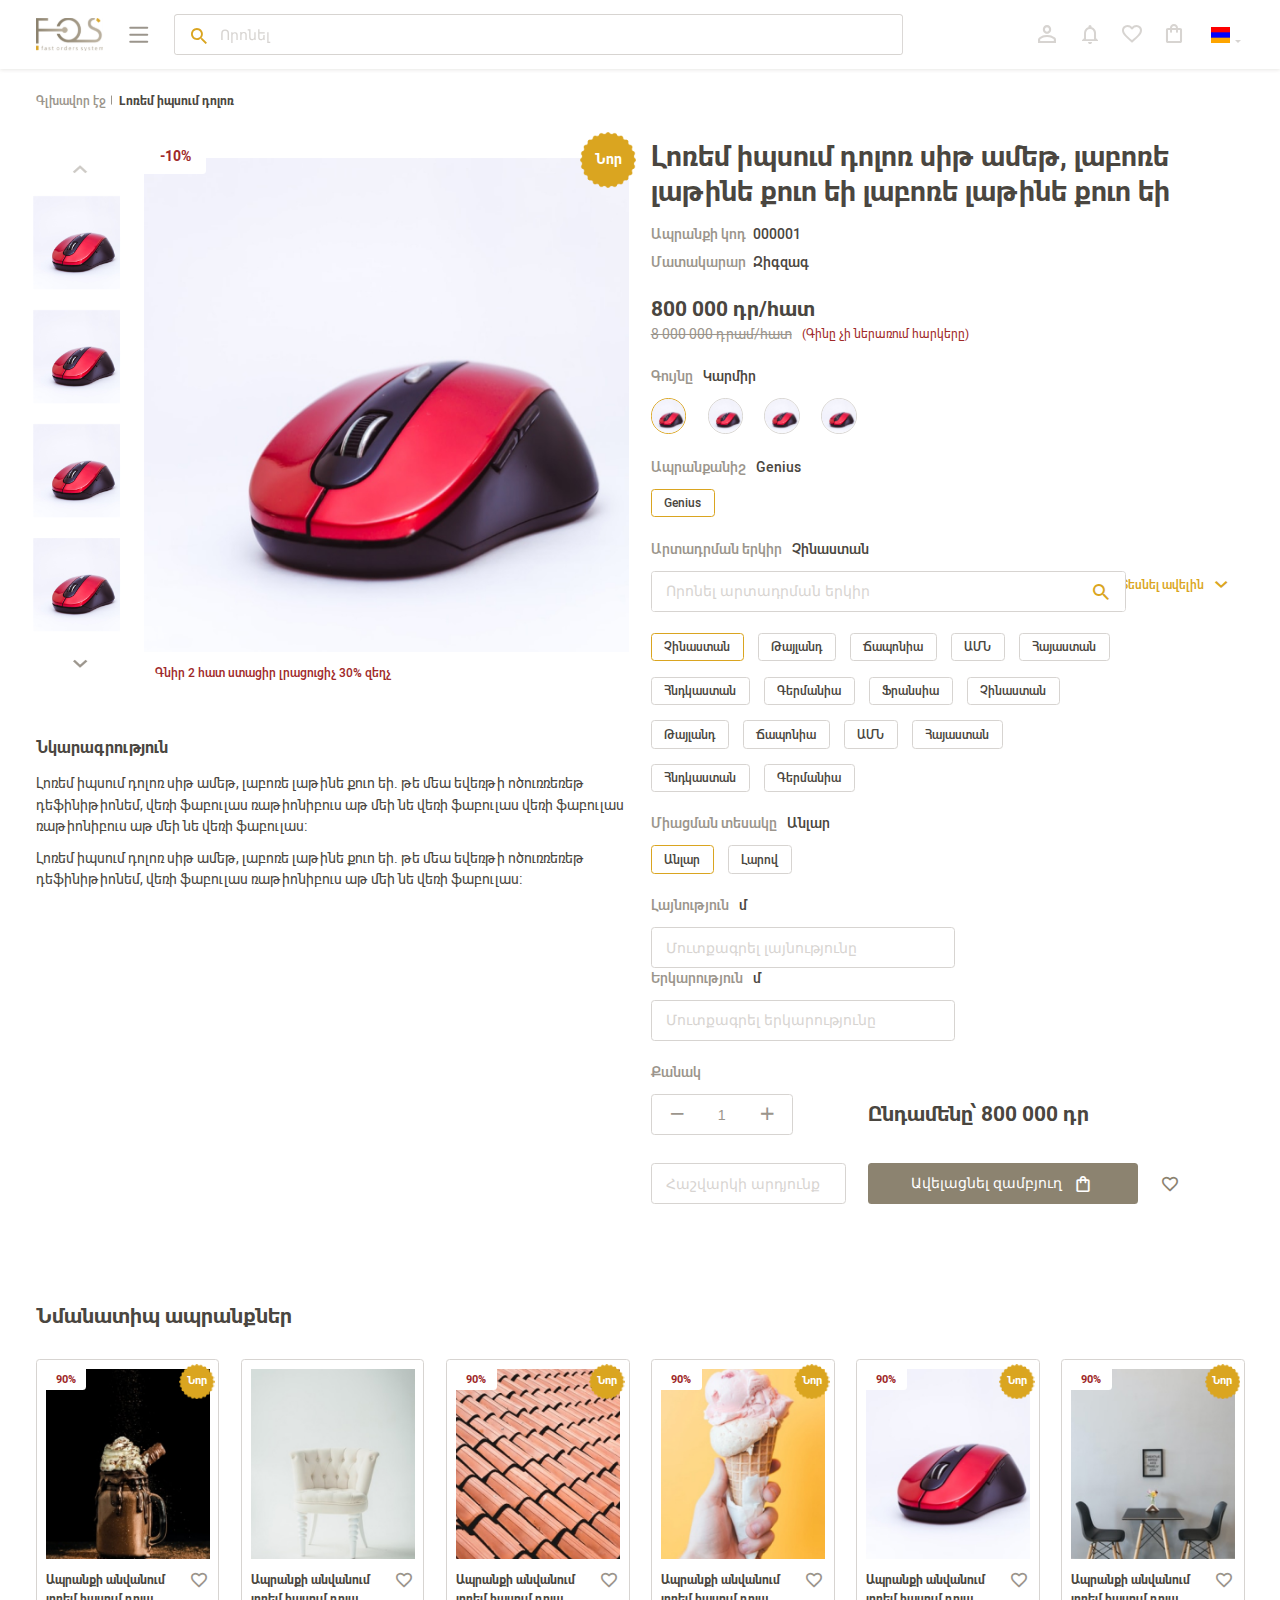
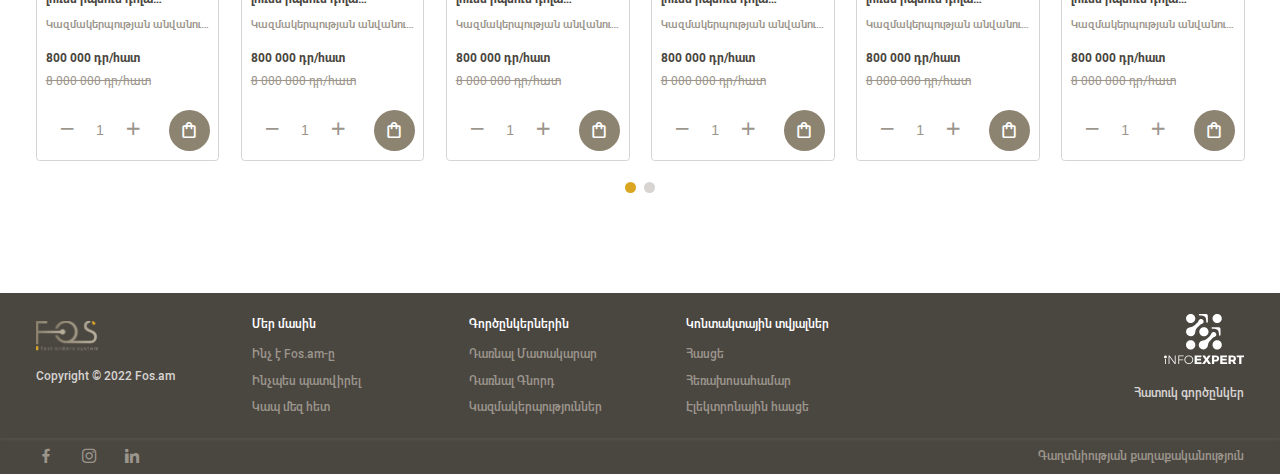
==== commit a18d05b7: "single page desktop version" ====
--- a/fos/single.html
+++ b/fos/single.html
@@ -319,10 +319,209 @@
                 </div>
                 <div class="single-prod-customization-section">
                     <p class="single-prod-customization-selected-title" data-title="Արտադրման երկիր">Չինաստան</p>
+                    <input type="checkbox" id="county-trigger">
+                    <label for="county-trigger" data-more="Տեսնել ավելին" data-less="Փակել"></label>
+                    <div class="single-prod-customization-filter">
+                        <label class="single-prod-customization-filter-input">
+                            <input type="text" placeholder="Որոնել արտադրման երկիր" />
+                        </label>
+                    </div>
                     <ul class="single-prod-customization-variant-list">
                         <li class="single-prod-customization-variant-li">
                             <label>
-                                <input type="radio" name="country" value="china" checked/>
+                                <input type="radio" name="country" value="china" checked />
+                                <span>Չինաստան</span>
+                            </label>
+                        </li>
+                        <li class="single-prod-customization-variant-li">
+                            <label>
+                                <input type="radio" name="country" value="thai"/>
+                                <span>Թայլանդ</span>
+                            </label>
+                        </li>
+                        <li class="single-prod-customization-variant-li">
+                            <label>
+                                <input type="radio" name="country" value="japan"/>
+                                <span>Ճապոնիա</span>
+                            </label>
+                        </li>
+                        <li class="single-prod-customization-variant-li">
+                            <label>
+                                <input type="radio" name="country" value="usa"/>
+                                <span>ԱՄՆ</span>
+                            </label>
+                        </li>
+                        <li class="single-prod-customization-variant-li">
+                            <label>
+                                <input type="radio" name="country" value="armenia"/>
+                                <span>Հայաստան</span>
+                            </label>
+                        </li>
+                        <li class="single-prod-customization-variant-li">
+                            <label>
+                                <input type="radio" name="country" value="india"/>
+                                <span>Հնդկաստան</span>
+                            </label>
+                        </li>
+                        <li class="single-prod-customization-variant-li">
+                            <label>
+                                <input type="radio" name="country" value="germany"/>
+                                <span>Գերմանիա</span>
+                            </label>
+                        </li>
+                        <li class="single-prod-customization-variant-li">
+                            <label>
+                                <input type="radio" name="country" value="france"/>
+                                <span>Ֆրանսիա</span>
+                            </label>
+                        </li>
+                        <li class="single-prod-customization-variant-li">
+                            <label>
+                                <input type="radio" name="country" value="china"/>
+                                <span>Չինաստան</span>
+                            </label>
+                        </li>
+                        <li class="single-prod-customization-variant-li">
+                            <label>
+                                <input type="radio" name="country" value="thai"/>
+                                <span>Թայլանդ</span>
+                            </label>
+                        </li>
+                        <li class="single-prod-customization-variant-li">
+                            <label>
+                                <input type="radio" name="country" value="japan"/>
+                                <span>Ճապոնիա</span>
+                            </label>
+                        </li>
+                        <li class="single-prod-customization-variant-li">
+                            <label>
+                                <input type="radio" name="country" value="usa"/>
+                                <span>ԱՄՆ</span>
+                            </label>
+                        </li>
+                        <li class="single-prod-customization-variant-li">
+                            <label>
+                                <input type="radio" name="country" value="armenia"/>
+                                <span>Հայաստան</span>
+                            </label>
+                        </li>
+                        <li class="single-prod-customization-variant-li">
+                            <label>
+                                <input type="radio" name="country" value="india"/>
+                                <span>Հնդկաստան</span>
+                            </label>
+                        </li>
+                        <li class="single-prod-customization-variant-li">
+                            <label>
+                                <input type="radio" name="country" value="germany"/>
+                                <span>Գերմանիա</span>
+                            </label>
+                        </li>
+                        <li class="single-prod-customization-variant-li">
+                            <label>
+                                <input type="radio" name="country" value="france"/>
+                                <span>Ֆրանսիա</span>
+                            </label>
+                        </li>
+                        <li class="single-prod-customization-variant-li">
+                            <label>
+                                <input type="radio" name="country" value="china"/>
+                                <span>Չինաստան</span>
+                            </label>
+                        </li>
+                        <li class="single-prod-customization-variant-li">
+                            <label>
+                                <input type="radio" name="country" value="thai"/>
+                                <span>Թայլանդ</span>
+                            </label>
+                        </li>
+                        <li class="single-prod-customization-variant-li">
+                            <label>
+                                <input type="radio" name="country" value="japan"/>
+                                <span>Ճապոնիա</span>
+                            </label>
+                        </li>
+                        <li class="single-prod-customization-variant-li">
+                            <label>
+                                <input type="radio" name="country" value="usa"/>
+                                <span>ԱՄՆ</span>
+                            </label>
+                        </li>
+                        <li class="single-prod-customization-variant-li">
+                            <label>
+                                <input type="radio" name="country" value="armenia"/>
+                                <span>Հայաստան</span>
+                            </label>
+                        </li>
+                        <li class="single-prod-customization-variant-li">
+                            <label>
+                                <input type="radio" name="country" value="india"/>
+                                <span>Հնդկաստան</span>
+                            </label>
+                        </li>
+                        <li class="single-prod-customization-variant-li">
+                            <label>
+                                <input type="radio" name="country" value="germany"/>
+                                <span>Գերմանիա</span>
+                            </label>
+                        </li>
+                        <li class="single-prod-customization-variant-li">
+                            <label>
+                                <input type="radio" name="country" value="france"/>
+                                <span>Ֆրանսիա</span>
+                            </label>
+                        </li>
+                        <li class="single-prod-customization-variant-li">
+                            <label>
+                                <input type="radio" name="country" value="china"/>
+                                <span>Չինաստան</span>
+                            </label>
+                        </li>
+                        <li class="single-prod-customization-variant-li">
+                            <label>
+                                <input type="radio" name="country" value="thai"/>
+                                <span>Թայլանդ</span>
+                            </label>
+                        </li>
+                        <li class="single-prod-customization-variant-li">
+                            <label>
+                                <input type="radio" name="country" value="japan"/>
+                                <span>Ճապոնիա</span>
+                            </label>
+                        </li>
+                        <li class="single-prod-customization-variant-li">
+                            <label>
+                                <input type="radio" name="country" value="usa"/>
+                                <span>ԱՄՆ</span>
+                            </label>
+                        </li>
+                        <li class="single-prod-customization-variant-li">
+                            <label>
+                                <input type="radio" name="country" value="armenia"/>
+                                <span>Հայաստան</span>
+                            </label>
+                        </li>
+                        <li class="single-prod-customization-variant-li">
+                            <label>
+                                <input type="radio" name="country" value="india"/>
+                                <span>Հնդկաստան</span>
+                            </label>
+                        </li>
+                        <li class="single-prod-customization-variant-li">
+                            <label>
+                                <input type="radio" name="country" value="germany"/>
+                                <span>Գերմանիա</span>
+                            </label>
+                        </li>
+                        <li class="single-prod-customization-variant-li">
+                            <label>
+                                <input type="radio" name="country" value="france"/>
+                                <span>Ֆրանսիա</span>
+                            </label>
+                        </li>
+                        <li class="single-prod-customization-variant-li">
+                            <label>
+                                <input type="radio" name="country" value="china"/>
                                 <span>Չինաստան</span>
                             </label>
                         </li>
@@ -387,6 +586,14 @@
                         </li>
                     </ul>
                 </div>
+                <label class="single-prod-customization-section">
+                    <span class="single-prod-customization-selected-title" data-title="Լայնություն">մ</span>
+                    <input class="single-prod-customization-field" type="text" placeholder="Մուտքագրել լայնությունը" />
+                </label>
+                <label class="single-prod-customization-section">
+                    <span class="single-prod-customization-selected-title" data-title="Երկարություն">մ</span>
+                    <input class="single-prod-customization-field" type="text" placeholder="Մուտքագրել երկարությունը" />
+                </label>
             </div>
             <div class="single-prod-counting">
                 <p class="single-prod-count-title">Քանակ</p>
@@ -406,8 +613,12 @@
                 </div>
             </div>
             <div class="single-prod-action-row">
+                <input type="text" class="single-prod-counting-result" placeholder="Հաշվարկի արդյունք" />
                 <button type="button" class="single-prod-to-cart">Ավելացնել զամբյուղ <i class="fs-icon-basket"></i></button>
                 <button type="button" class="single-prod-to-fav fs-icon-heart"></button>
+            </div>
+            <div class="single-prod-counting-formula">
+
             </div>
         </div>
     </div>
--- a/fos/sources/styles/css/style.css
+++ b/fos/sources/styles/css/style.css
@@ -1 +1 @@
-@font-face{font-family:'Mardoto';src:url("./../../../resources/fonts/mardoto/Mardoto-Regular.eot");src:url("./../../../resources/fonts/mardoto/Mardoto-Regular.eot?#iefix") format("embedded-opentype"),url("./../../../resources/fonts/mardoto/Mardoto-Regular.woff2") format("woff2"),url("./../../../resources/fonts/mardoto/Mardoto-Regular.woff") format("woff"),url("./../../../resources/fonts/mardoto/Mardoto-Regular.ttf") format("truetype"),url("./../../../resources/fonts/mardoto/Mardoto-Regular.svg#Mardoto-Regular") format("svg");font-weight:normal;font-style:normal;font-display:fallback}@font-face{font-family:'Mardoto';src:url("./../../../resources/fonts/mardoto/Mardoto-Light.eot");src:url("./../../../resources/fonts/mardoto/Mardoto-Light.eot?#iefix") format("embedded-opentype"),url("./../../../resources/fonts/mardoto/Mardoto-Light.woff2") format("woff2"),url("./../../../resources/fonts/mardoto/Mardoto-Light.woff") format("woff"),url("./../../../resources/fonts/mardoto/Mardoto-Light.ttf") format("truetype"),url("./../../../resources/fonts/mardoto/Mardoto-Light.svg#Mardoto-Light") format("svg");font-weight:300;font-style:normal;font-display:fallback}@font-face{font-family:'Mardoto';src:url("./../../../resources/fonts/mardoto/Mardoto-Medium.eot");src:url("./../../../resources/fonts/mardoto/Mardoto-Medium.eot?#iefix") format("embedded-opentype"),url("./../../../resources/fonts/mardoto/Mardoto-Medium.woff2") format("woff2"),url("./../../../resources/fonts/mardoto/Mardoto-Medium.woff") format("woff"),url("./../../../resources/fonts/mardoto/Mardoto-Medium.ttf") format("truetype"),url("./../../../resources/fonts/mardoto/Mardoto-Medium.svg#Mardoto-Medium") format("svg");font-weight:500;font-style:normal;font-display:fallback}@font-face{font-family:'Mardoto';src:url("./../../../resources/fonts/mardoto/Mardoto-Bold.eot");src:url("./../../../resources/fonts/mardoto/Mardoto-Bold.eot?#iefix") format("embedded-opentype"),url("./../../../resources/fonts/mardoto/Mardoto-Bold.woff2") format("woff2"),url("./../../../resources/fonts/mardoto/Mardoto-Bold.woff") format("woff"),url("./../../../resources/fonts/mardoto/Mardoto-Bold.ttf") format("truetype"),url("./../../../resources/fonts/mardoto/Mardoto-Bold.svg#Mardoto-Bold") format("svg");font-weight:bold;font-style:normal;font-display:fallback}@font-face{font-family:'FOS-Icons';src:url("../../../resources/fonts/icons/fonts/FOS-Icons.eot?eomchx");src:url("../../../resources/fonts/icons/fonts/FOS-Icons.eot?eomchx#iefix") format("embedded-opentype"),url("../../../resources/fonts/icons/fonts/FOS-Icons.ttf?eomchx") format("truetype"),url("../../../resources/fonts/icons/fonts/FOS-Icons.woff?eomchx") format("woff"),url("../../../resources/fonts/icons/fonts/FOS-Icons.svg?eomchx#FOS-Icons") format("svg");font-weight:normal;font-style:normal;font-display:block}[class^="fs-icon-"],[class*=" fs-icon-"]{font-family:'FOS-Icons' !important;speak:never;font-style:normal;font-weight:normal;font-variant:normal;text-transform:none;line-height:1;-webkit-font-smoothing:antialiased;-moz-osx-font-smoothing:grayscale}.fs-icon-facebook:before{content:"\e916"}.fs-icon-instagram:before{content:"\e917"}.fs-icon-linkedin:before{content:"\e918"}.fs-icon-error:before{content:"\e915"}.fs-icon-calendar:before{content:"\e914"}.fs-icon-filled-heart:before{content:"\e913"}.fs-icon-approved:before{content:"\e90f"}.fs-icon-approved-with-change:before{content:"\e910"}.fs-icon-ordered:before{content:"\e911"}.fs-icon-rejected:before{content:"\e912"}.fs-icon-upload:before{content:"\e90e"}.fs-icon-camera:before{content:"\e90d"}.fs-icon-remove:before{content:"\e90c"}.fs-icon-close:before{content:"\e90b"}.fs-icon-filter:before{content:"\e90a"}.fs-icon-check:before{content:"\e909"}.fs-icon-search:before{content:"\e908"}.fs-icon-arrow:before{content:"\e900"}.fs-icon-basket:before{content:"\e901"}.fs-icon-bell:before{content:"\e902"}.fs-icon-chevron:before{content:"\e903"}.fs-icon-heart:before{content:"\e904"}.fs-icon-minus:before{content:"\e905"}.fs-icon-plus:before{content:"\e906"}.fs-icon-user:before{content:"\e907"}*{box-sizing:border-box;scrollbar-color:#D7D4D1 white;scrollbar-width:thin}*::-webkit-scrollbar{width:0.6rem}*::-webkit-scrollbar-track{box-shadow:inset 0 0 0.6rem #ffffff}*::-webkit-scrollbar-thumb{background-color:#d7d4d1;border-radius:0.3rem;transition:background-color 240ms}*::-webkit-scrollbar-thumb:hover{background-color:#9b958c}html{font-size:0.520834vmax}body{margin:0;font-family:'Mardoto', sans-serif}h1,h2,h3,h4,h5,h6,p,ul,ol{margin-top:0;margin-bottom:0}ul,ol{padding-left:0;list-style:none}a{color:inherit;text-decoration:none}.container{width:100%;max-width:144rem;margin-left:auto;margin-right:auto}@media screen and (max-width: 1440px){html{font-size:0.69445vmax}.container{max-width:none;padding-left:4rem;padding-right:4rem}}@media screen and (max-width: 1024px){html{font-size:0.9766vmax}}@media screen and (max-width: 768px){html{font-size:1.3813vmin}}@media screen and (max-width: 500px){html{font-size:3.125vmin}.container{padding-left:1.2rem;padding-right:1.2rem}}.owl-carousel,.owl-carousel .owl-item{-webkit-tap-highlight-color:transparent;position:relative}.owl-carousel{display:none;width:100%;z-index:1}.owl-carousel .owl-stage{position:relative;-ms-touch-action:pan-Y;touch-action:manipulation;-moz-backface-visibility:hidden}.owl-carousel .owl-stage:after{content:".";display:block;clear:both;visibility:hidden;line-height:0;height:0}.owl-carousel .owl-stage-outer{position:relative;overflow:hidden;-webkit-transform:translate3d(0, 0, 0)}.owl-carousel .owl-item,.owl-carousel .owl-wrapper{-webkit-backface-visibility:hidden;-moz-backface-visibility:hidden;-ms-backface-visibility:hidden;-webkit-transform:translate3d(0, 0, 0);-moz-transform:translate3d(0, 0, 0);-ms-transform:translate3d(0, 0, 0)}.owl-carousel .owl-item{min-height:1px;float:left;-webkit-backface-visibility:hidden;-webkit-touch-callout:none}.owl-carousel .owl-item img{display:block;width:100%}.owl-carousel .owl-dots.disabled,.owl-carousel .owl-nav.disabled{display:none}.no-js .owl-carousel,.owl-carousel.owl-loaded{display:block}.owl-carousel .owl-dot,.owl-carousel .owl-nav .owl-next,.owl-carousel .owl-nav .owl-prev{cursor:pointer;-webkit-user-select:none;-khtml-user-select:none;-moz-user-select:none;-ms-user-select:none;user-select:none}.owl-carousel .owl-nav button.owl-next,.owl-carousel .owl-nav button.owl-prev,.owl-carousel button.owl-dot{background:0 0;color:inherit;border:none;padding:0 !important;font:inherit}.owl-carousel.owl-loading{opacity:0;display:block}.owl-carousel.owl-hidden{opacity:0}.owl-carousel.owl-refresh .owl-item{visibility:hidden}.owl-carousel.owl-drag .owl-item{-ms-touch-action:pan-y;touch-action:pan-y;-webkit-user-select:none;-moz-user-select:none;-ms-user-select:none;user-select:none}.owl-carousel.owl-grab{cursor:move;cursor:grab}.owl-carousel.owl-rtl{direction:rtl}.owl-carousel.owl-rtl .owl-item{float:right}.owl-carousel .animated{animation-duration:1s;animation-fill-mode:both}.owl-carousel .owl-animated-in{z-index:0}.owl-carousel .owl-animated-out{z-index:1}.owl-carousel .fadeOut{animation-name:fadeOut}@keyframes fadeOut{0%{opacity:1}100%{opacity:0}}.owl-height{transition:height .5s ease-in-out}.owl-carousel .owl-item .owl-lazy{opacity:0;transition:opacity .4s ease}.owl-carousel .owl-item .owl-lazy:not([src]),.owl-carousel .owl-item .owl-lazy[src^=""]{max-height:0}.owl-carousel .owl-item img.owl-lazy{transform-style:preserve-3d}.owl-carousel .owl-video-wrapper{position:relative;height:100%;background:#000}.owl-carousel .owl-video-play-icon{position:absolute;height:80px;width:80px;left:50%;top:50%;margin-left:-40px;margin-top:-40px;background:url(owl.video.play.png) no-repeat;cursor:pointer;z-index:1;-webkit-backface-visibility:hidden;transition:transform .1s ease}.owl-carousel .owl-video-play-icon:hover{-ms-transform:scale(1.3, 1.3);transform:scale(1.3, 1.3)}.owl-carousel .owl-video-playing .owl-video-play-icon,.owl-carousel .owl-video-playing .owl-video-tn{display:none}.owl-carousel .owl-video-tn{opacity:0;height:100%;background-position:center center;background-repeat:no-repeat;background-size:contain;transition:opacity .4s ease}.owl-carousel .owl-video-frame{position:relative;z-index:1;height:100%;width:100%}.owl-theme .owl-dots,.owl-theme .owl-nav{text-align:center;-webkit-tap-highlight-color:transparent}.owl-theme .owl-nav{margin-top:10px}.owl-theme .owl-nav [class*=owl-]{color:#FFF;font-size:14px;margin:5px;padding:4px 7px;background:#D6D6D6;display:inline-block;cursor:pointer;border-radius:3px}.owl-theme .owl-nav [class*=owl-]:hover{background:#869791;color:#FFF;text-decoration:none}.owl-theme .owl-nav .disabled{opacity:.5;cursor:default}.owl-theme .owl-nav.disabled+.owl-dots{margin-top:10px}.owl-theme .owl-dots .owl-dot{display:inline-block;zoom:1}.owl-theme .owl-dots .owl-dot span{width:10px;height:10px;margin:5px 7px;background:#D6D6D6;display:block;-webkit-backface-visibility:visible;transition:opacity .2s ease;border-radius:30px}.owl-theme .owl-dots .owl-dot.active span,.owl-theme .owl-dots .owl-dot:hover span{background:#869791}.main-categories-row{width:100%;height:8.4rem;background-color:#ffffff}.main-categories-row .container{height:100%;display:flex;align-items:center}.main-category-slider{width:100%;position:relative}.main-category-slider.owl-theme .owl-nav{margin:0}.main-category-slider.owl-theme .owl-nav [class*=owl-]{margin:0;position:absolute;top:50%;background-color:#ffffff}.main-category-slider.owl-theme .owl-nav [class*=owl-]:before{content:"\e903";font-family:'FOS-Icons', sans-serif !important;font-size:1.6rem;position:absolute;top:50%;left:50%;color:#d7d4d1}.main-category-slider.owl-theme .owl-nav [class*=owl-].disabled{display:none}.main-category-slider .owl-nav button{position:absolute;transform:translateY(-50%);width:5.2rem;height:5.2rem}.main-category-slider .owl-nav button.owl-prev{left:0}.main-category-slider .owl-nav button.owl-prev:before{transform:translate(-50%, -50%) rotateZ(90deg)}.main-category-slider .owl-nav button.owl-next{right:0}.main-category-slider .owl-nav button.owl-next:before{transform:translate(-50%, -50%) rotateZ(-90deg)}.main-category-button{height:3.2rem;padding-left:1.4rem;padding-right:1.4rem;display:flex;align-items:center;justify-content:center;background-color:#ffffff;border:0.1rem solid #d7d4d1;border-radius:0.4rem;text-transform:uppercase;margin-right:1.8rem;font-weight:700;font-size:1.4rem;line-height:2.2rem;color:#9b958c}.hero-slider{width:100%}.hero-slider.owl-theme .owl-nav.disabled+.owl-dots{margin:0;position:absolute;left:50%;bottom:1.6rem;transform:translateX(-50%)}.hero-slider.owl-theme .owl-nav.disabled+.owl-dots .owl-dot span{width:1.2rem;height:1.2rem;margin:0 0.5rem;background-color:#d7d4d1}.hero-slider.owl-theme .owl-nav.disabled+.owl-dots .owl-dot:hover span,.hero-slider.owl-theme .owl-nav.disabled+.owl-dots .owl-dot.active span{background-color:#daa520}.hero-slide{width:100%;height:40rem;position:relative}.hero-slide:after{content:"";background:linear-gradient(270.17deg, rgba(51,51,51,0.07) 20.33%, rgba(51,51,51,0.7) 60.3%);opacity:0.7;position:absolute;top:0;left:0;width:100%;height:100%}.hero-slide .container{height:100%;position:relative;z-index:1;display:flex;flex-direction:column;justify-content:center;align-items:flex-start}.hero-slide .hero-slide-image{position:absolute;top:0;left:0;width:100%;height:100%;object-fit:cover;object-position:top center}.hero-slide .hero-slide-title{width:100%;max-width:82.8rem;font-weight:700;font-size:3.2rem;line-height:4rem;color:#ffffff;margin-bottom:1.6rem}.hero-slide .hero-slide-paragraph{font-weight:500;font-size:1.6rem;line-height:2.4rem;color:#ffffff;margin-bottom:3.2rem}.hero-slide .hero-slide-link{padding-left:1.6rem;padding-right:1.6rem;height:4.6rem;display:flex;justify-content:center;align-items:center;background:#ffffff;border:0.1rem solid #b9af9d;border-radius:0.4rem;font-weight:500;font-size:1.6rem;line-height:2.4rem;color:#8c8370}@media screen and (max-width: 1440px){.main-categories-row{height:8.2rem}.hero-slide{height:34rem}.hero-slide .hero-slide-title{max-width:73.6rem}}@media screen and (max-width: 1024px){.main-categories-row{height:7.2rem}.hero-slide{height:30rem}.hero-slide .hero-slide-title{max-width:70.2rem;font-size:2.4rem;line-height:3.2rem;margin-bottom:1.2rem}.hero-slide .hero-slide-paragraph{margin-bottom:2.4rem}}@media screen and (max-width: 768px){.main-categories-row{height:6.8rem}.hero-slide{height:22.6rem}.hero-slide .hero-slide-title{max-width:51rem}.hero-slide .hero-slide-paragraph{max-width:51rem}.hero-slider.owl-theme .owl-nav.disabled+.owl-dots{bottom:1.2rem}.hero-slider.owl-theme .owl-nav.disabled+.owl-dots .owl-dot span{width:1rem;height:1rem;margin:0 0.3rem}}@media screen and (max-width: 500px){.hero-slide{height:36rem}.hero-slide .hero-slide-title{font-size:2.2rem;line-height:3rem}.main-categories-row .container{padding-left:0;padding-right:0}.main-categories-row .main-category-button{margin-right:0;margin-left:1.2rem}}.product-card{width:100%;min-height:45.2rem;background:#ffffff;border:0.1rem solid #D7D4D1;border-radius:0.4rem;padding:1rem;transition:box-shadow 240ms;display:flex;flex-direction:column;align-items:flex-start;justify-content:flex-start}.product-card:hover{box-shadow:0 0.2rem 0.2rem rgba(74,70,64,0.25)}.product-card:hover .product-card-fast-call{opacity:1;pointer-events:auto}.product-card[data-sale]{position:relative}.product-card[data-sale]:before{content:attr(data-sale);z-index:1;position:absolute;top:1rem;left:1rem;width:4.6rem;height:2.4rem;background-color:#ffffff;border-radius:0 0 0.4rem;font-weight:700;font-size:1.2rem;line-height:2rem;color:#a02929;display:flex;justify-content:center;align-items:center}.product-card.new-product:after{content:attr(data-new-label);position:absolute;top:0.4rem;right:0.4rem;width:4rem;height:4rem;z-index:1;background-image:url("./../../../resources/images/new-prod-shape.png");background-size:contain;background-position:50% 50%;display:flex;justify-content:center;align-items:center;font-weight:700;font-size:1.2rem;line-height:2rem;color:#ffffff}.product-card-image{width:100%;height:21.4rem;flex:0 0 auto;min-height:0;position:relative;margin-bottom:1.2rem}.product-card-link{position:absolute;top:0;left:0;width:100%;height:100%}.product-card-link img{width:100%;height:100%;display:block;object-fit:cover;object-position:center}.product-card-fast-call{position:absolute;top:50%;left:50%;transform:translate(-50%, -50%);height:2.4rem;padding-left:1.2rem;padding-right:1.2rem;font-weight:500;font-size:1.4rem;line-height:2.2rem;color:#ffffff;display:flex;justify-content:center;align-items:center;background-color:rgba(74,70,64,0.5);border-radius:0.4rem;border:none;outline:none;opacity:0;pointer-events:none;transition:opacity 240ms, background-color 240ms}.product-card-fast-call:hover{background-color:rgba(74,70,64,0.7);cursor:pointer}.product-card-body{width:100%;height:100%;flex:1;min-height:0;position:relative}.product-card-title{width:100%;padding-right:3.6rem;font-weight:700;font-size:1.4rem;line-height:2.2rem;color:#4a4640;margin-bottom:0.8rem}.product-card-title a{display:-webkit-box;-webkit-box-orient:vertical;-webkit-line-clamp:2;overflow:hidden}.product-card-supplier{width:100%;font-weight:500;font-size:1.2rem;line-height:2rem;color:#9b958c;margin-bottom:1.6rem}.product-card-supplier a{display:block;white-space:nowrap;overflow:hidden;text-overflow:ellipsis}.product-card-current-price{width:100%;font-weight:700;font-size:1.4rem;line-height:2.2rem;color:#4a4640;margin-bottom:0.4rem;display:block}.product-card-old-price{width:100%;font-weight:400;font-size:1.4rem;line-height:2.2rem;text-decoration-line:line-through;color:#9b958c;display:block}.product-card-action-row{position:absolute;left:0;bottom:0;width:100%;display:flex;justify-content:flex-start;align-items:flex-end}.product-card-count-block{width:100%;min-width:0;flex:1;padding-right:1.6rem}.product-card-add-to-cart{width:4.6rem;height:4.6rem;min-width:0;flex:0 0 auto;border-radius:50%;background-color:#8c8370;font-size:1.8rem;color:#ffffff;display:flex;justify-content:center;align-items:center;border:none;outline:none;cursor:pointer;padding-left:0;padding-right:0;-webkit-font-smoothing:subpixel-antialiased;backface-visibility:hidden;transition:box-shadow 240ms,transform 240ms cubic-bezier(0, 1.38, 0.41, 2)}.product-card-add-to-cart:hover{box-shadow:0 0 0.8rem rgba(0,0,0,0.2);transform:scale3d(1.05, 1.05, 1) rotateZ(0.02deg) translateZ(0)}.product-card-count-block-inner{width:100%;height:4.6rem;display:flex;justify-content:flex-start;align-items:center}.product-card-count-block-inner button{width:4.8rem;height:100%;min-width:0;flex:0 0 auto;font-size:1.4rem;color:#9b958c;background-color:transparent;border:none;outline:none;padding-right:0;padding-left:0;cursor:pointer}.product-card-count-block-inner .product-card-count-num{width:100%;height:100%;flex:1;min-width:0}.product-card-count-block-inner .product-card-count-num input{width:100%;height:100%;border:none;outline:none;font-weight:500;font-size:1.6rem;line-height:2.4rem;text-align:center;color:#9b958c;padding-right:0;padding-left:0}.product-card-count-block-inner .product-card-count-num input::-webkit-outer-spin-button,.product-card-count-block-inner .product-card-count-num input::-webkit-inner-spin-button{-webkit-appearance:none;margin:0}.product-card-count-block-inner .product-card-count-num input[type=number]{-moz-appearance:textfield}.product-card-add-to-fav{position:absolute;top:0;right:0;width:2.4rem;height:2.4rem;font-size:1.8rem;display:flex;justify-content:center;align-items:center;background-color:transparent;border:none;outline:none;color:#9b958c;cursor:pointer}.join-fos-link{padding-left:1.6rem;padding-right:1.6rem;height:4.6rem;display:flex;justify-content:center;align-items:center;font-weight:500;font-size:1.6rem;line-height:2.4rem;text-align:center;color:#ffffff;background:#8c8370;border-radius:0.4rem}.product-card-add-to-cart-label{display:none}@media screen and (max-width: 500px){.product-card{min-height:35.2rem}.product-card-image{height:13rem;border-radius:0.4rem;overflow:hidden}.product-card-add-to-fav{width:3.2rem;height:3.2rem;top:-4.8rem;right:0.4rem;background-color:rgba(255,255,255,0.8);border-radius:50%}.product-card-title{padding-right:0}.product-card-count-block{display:none}.product-card-add-to-cart{width:100%;height:3.2rem;border-radius:0.4rem}.product-card-add-to-cart-label{display:block}}.page-breadcrumbs-wrapper{width:100%}.page-breadcrumbs{width:100%;padding-top:2.4rem;padding-bottom:3.2rem;display:flex;justify-content:flex-start;align-items:center}.page-breadcrumbs .page-breadcrumbs-el{font-weight:700;font-size:1.4rem;line-height:2.2rem;color:#4a4640}.page-breadcrumbs .page-breadcrumbs-el a{font-weight:500;color:#9b958c}.page-breadcrumbs .page-breadcrumbs-el:not(:last-child){margin-right:1.5rem;position:relative}.page-breadcrumbs .page-breadcrumbs-el:not(:last-child):after{content:"";position:absolute;top:50%;right:-0.7rem;transform:translateY(-50%);width:0.1rem;height:1rem;background-color:#9b958c}.header{width:100%;height:7.8rem;background:#ffffff;box-shadow:0 0.2rem 0.4rem rgba(155,149,140,0.2);position:sticky;top:0;left:0;z-index:8}.header .container{height:100%;display:flex;justify-content:space-between;align-items:center}.header-main-section{display:flex;justify-content:flex-start;align-items:center}.logo{width:7.6rem;height:3.7rem;margin-right:2.4rem}.logo img{display:block;width:100%;height:100%;object-fit:contain;object-position:left center}.burger-button{width:3.2rem;height:3.2rem;border:none;outline:none;background-color:transparent;font-size:0;padding-left:0;padding-right:0;cursor:pointer;position:relative;margin-right:2.4rem}.burger-button span{display:block;width:2.2rem;height:0.3rem;border-radius:0.2rem;background-color:#9b958c;position:absolute;top:50%;left:50%;transform:translate3d(-50%, -50%, 0)}.burger-button span:before,.burger-button span:after{content:"";width:100%;height:100%;border-radius:0.2rem;background-color:#9b958c;position:absolute;left:0}.burger-button span:before{top:-0.8rem}.burger-button span:after{bottom:-0.8rem}.search-block{width:86.4rem;position:relative}.search-block:after{content:"\e908";font-family:'FOS-Icons', sans-serif !important;position:absolute;top:1.5rem;left:1.9rem;font-size:1.8rem;color:#daa520;z-index:1}.search-block .search-field-label{font-size:0;width:0;height:0;overflow:hidden;position:absolute;top:0;left:0}.search-block .search-field{width:100%;height:4.6rem;position:relative;background-color:#ffffff;box-shadow:0 0 0 0.1rem #d7d4d1 inset;border-radius:0.4rem;border:none;outline:none;padding-left:5.2rem;padding-right:1.6rem;font-weight:500;font-size:1.6rem;line-height:2.4rem;color:#4a4640;z-index:1}.search-block .search-field::placeholder{color:#d7d4d1}.search-block .search-field:focus{box-shadow:0 0 0 0.1rem #daa520 inset}.search-block .search-field:focus+.search-result-block{display:block}.search-result-block{width:100%;position:absolute;top:0;left:0;padding-top:4.6rem;display:none;background:#ffffff;box-shadow:0 0.2rem 0.2rem rgba(74,70,64,0.25);border-radius:0.4rem}.search-result-block:after{content:"";position:absolute;top:0;left:50%;width:0.1rem;height:100%;background-color:#d7d4d1}.search-result-row{width:100%;display:flex;justify-content:flex-start;align-items:stretch}.search-result-col{width:100%;min-width:0;flex:1}.search-result-col-title{width:100%;height:4.6rem;padding-left:1.6rem;padding-right:1.6rem;font-weight:700;font-size:1.6rem;line-height:2.4rem;color:#4a4640;background-color:#faf9f9;padding-top:1.1rem;white-space:nowrap;overflow:hidden;text-overflow:ellipsis}.search-result-list{width:100%;max-height:41.4rem;height:calc(100vh - 23rem);overflow-y:auto;overflow-x:hidden}.search-result-list .search-result-li{width:100%}.search-result-list .search-result-li a{display:block;white-space:nowrap;overflow:hidden;text-overflow:ellipsis;padding-top:1.1rem;width:100%;height:4.6rem;padding-left:1.6rem;padding-right:1.6rem;font-weight:500;font-size:1.6rem;line-height:2.4rem;color:#4a4640;background-color:#ffffff}.search-result-list .search-result-li a:hover{background-color:#faf9f9}.show-all-search-res{width:100%;height:4.6rem;text-align:center;padding-top:1.1rem;display:block;font-weight:700;font-size:1.6rem;line-height:2.4rem;color:#4A4640;background-color:#ffffff;position:relative;z-index:1}.show-all-search-res:hover{text-decoration:underline}.show-all-search-res[data-res-count]:after{content:" (" attr(data-res-count) ")"}.header-button-group{display:flex;justify-content:flex-end;align-items:center;position:relative}.header-action{margin-right:2.4rem;position:relative}.header-action .header-action-button{font-size:0;padding-left:0;padding-right:0;border:none;outline:none;width:2.4rem;height:2.4rem;display:flex;justify-content:center;align-items:center;background-color:transparent;cursor:pointer}.header-action .header-action-button:hover i{color:#4a4640}.header-action .header-action-button i{font-size:2.2rem;color:#d7d4d1;transition:color 240ms}.header-action .header-action-button i.fs-icon-user,.header-action .header-action-button i.fs-icon-search{font-size:2rem}.header-action .header-action-button i.fs-icon-search{color:#daa520}.header-action.user-block{position:static}.header-mob-search-button{display:none}.header-link{width:2.4rem;height:2.4rem;font-size:0;margin-right:2.4rem;display:block}.header-link:hover i{color:#4a4640}.header-link i{font-size:2.2rem;color:#d7d4d1;transition:color 240ms}.selected-lang-block{width:100%;height:100%;padding-left:0.4rem;padding-right:1.6rem;position:relative;display:flex;align-items:center;justify-content:flex-start;cursor:pointer}.selected-lang-block:after{content:"";border-top:0.4rem solid #D7D4D1;border-right:0.4rem solid transparent;border-left:0.4rem solid transparent;position:absolute;right:0.4rem;bottom:0.3rem}.selected-lang-block>img{width:2.2rem;height:1.8rem;display:block}.selected-lang-block:focus .lang-variant-list{display:block}.language-block{width:4.2rem;height:2.4rem;position:relative}.language-block .lang-variant-list{display:none;width:12rem;position:absolute;top:calc(100% + 1rem);right:-1rem;background-color:#ffffff;border-radius:0.5rem;box-shadow:0 0.2rem 0.4rem rgba(155,149,140,0.2)}.language-block .lang-variant-list .lang-variant{width:100%;height:4.6rem;display:flex;justify-content:flex-start;align-items:center;padding-left:1.6rem;padding-right:1.6rem;font-size:1.2rem;position:relative;transition:background-color 240ms}.language-block .lang-variant-list .lang-variant:hover{background-color:#faf9f9}.language-block .lang-variant-list .lang-variant:not(:last-child):after{content:"";width:calc(100% - 2rem);height:0.1rem;background-color:rgba(155,149,140,0.2);position:absolute;bottom:0;left:50%;transform:translateX(-50%)}.language-block .lang-variant-list .lang-variant img{width:2.2rem;display:block;margin-right:1rem}.header-notification-block{width:52.6rem;background:#ffffff;box-shadow:0 0 2.4rem rgba(74,70,64,0.12);border-radius:0.4rem;position:absolute;top:5rem;right:-16.2rem;overflow:hidden;display:none}.header-notification-block.active{display:block}.notification-header{width:100%;height:5.1rem;padding-left:1.2rem;padding-right:6rem;display:flex;align-items:center;justify-content:flex-start;background:#ffffff;box-shadow:0 0.2rem 0.4rem rgba(155,149,140,0.2);border-radius:0.4rem 0.4rem 0 0}.notification-header-title{width:100%;font-weight:700;font-size:1.8rem;line-height:2.6rem;color:#4a4640}.notification-close-btn{display:none}.notification-action-block{width:100%;height:5.6rem;display:flex;justify-content:space-between;align-items:center;padding-left:1.2rem;padding-right:1.2rem}.notification-action-block .show-unread,.notification-action-block .set-as-read{height:3.2rem;padding-right:1.4rem;display:flex;align-items:center;justify-content:flex-start;border-radius:0.4rem;font-weight:500;font-size:1.4rem;line-height:2.2rem;cursor:pointer}.notification-action-block .show-unread{padding-left:4.6rem;position:relative;background:#ffffff;border:0.1rem solid #b9af9d;color:#8c8370;transition:background-color 240ms, color 240ms}.notification-action-block .show-unread:hover{background-color:#8c8370;color:#ffffff}.notification-action-block .show-unread:hover i{color:#ffffff}.notification-action-block .show-unread i{position:absolute;top:50%;left:1.8rem;font-size:1.6rem;transform:translateY(-50%);color:#b9af9d;transition:color 240ms}.notification-action-block .set-as-read{padding-left:1.4rem;background-color:#8C8370;border:none;color:#ffffff;transition:box-shadow 240ms}.notification-action-block .set-as-read:hover{box-shadow:0 0 0.5rem rgba(0,0,0,0.6)}.notification-tabs-row{width:100%;height:3.2rem;padding-left:1.5rem;padding-right:1.5rem;display:flex;justify-content:flex-start;align-items:center}.notification-tabs-row .notification-tab{height:100%;min-width:6rem;padding:0 1.4rem;position:relative;border:none;outline:none;background-color:transparent;font-weight:400;font-size:1.4rem;line-height:2.2rem;color:#9b958c;cursor:pointer}.notification-tabs-row .notification-tab.active{position:relative;font-weight:700;color:#daa520;cursor:default}.notification-tabs-row .notification-tab.active:after{content:"";position:absolute;left:0;bottom:0;width:100%;height:0.2rem;background-color:#daa520;border-radius:0.1rem}.notification-list{width:100%;height:calc(100vh - 27.899rem);max-height:65.9rem;overflow-x:hidden;overflow-y:auto}.notification-li{width:100%;height:8.8rem;padding-left:4.8rem;position:relative}.notification-li.new-notification:after{content:"";position:absolute;top:2.8rem;right:1.3rem;width:1rem;height:1rem;border-radius:50%;background-color:#8c8370}.notification-li .notification-check{position:absolute;top:2.4rem;left:1.5rem;width:1.8rem;height:1.8rem;cursor:pointer}.notification-li .notification-check input{display:none}.notification-li .notification-check input:checked+.notification-check-imitation{border-color:#daa520;background-color:#daa520}.notification-li .notification-check .notification-check-imitation{position:absolute;top:0;left:0;width:100%;height:100%;border:0.2rem solid #D7D4D1;border-radius:0.2rem;transition:background-color 240ms, border-color 240ms;display:flex;justify-content:center;align-items:center;font-size:1.4rem;color:#ffffff}.notification-li .notification-body{width:100%;height:100%;padding-right:4.2rem;display:flex;justify-content:flex-start;align-items:flex-start}.notification-li .notification-image{width:4.2rem;min-width:0;flex:0 0 auto;margin-top:1.8rem;border-radius:0.4rem;overflow:hidden;display:block}.notification-li .notification-info-block{width:100%;min-width:0;flex:1;padding-top:1.1rem;padding-left:0.8rem}.notification-li .notification-info-title{width:100%;margin-bottom:0.2rem;font-weight:500;font-size:1.4rem;line-height:2.2rem;color:#4A4640;display:-webkit-box;-webkit-box-orient:vertical;-webkit-line-clamp:2;overflow:hidden}.notification-li .notification-info-title a{font-weight:700}.notification-li .notification-date{font-weight:500;font-size:1.2rem;line-height:2rem;color:#9b958c}.header-authorization-block{width:36rem;position:absolute;top:5.1rem;right:0;padding:3.2rem 2.4rem;background-color:#ffffff;box-shadow:0 0 2.4rem rgba(74,70,64,0.12);border-radius:0.4rem;display:none}.header-authorization-block.active{display:block}.header-user-block{width:36rem;position:absolute;top:5.1rem;right:0;padding-bottom:1.6rem;background-color:#ffffff;box-shadow:0 0 2.4rem rgba(74,70,64,0.12);border-radius:0.4rem;display:none}.header-user-block.active{display:block}.authorization-popover-title{width:100%;text-align:center;margin-bottom:2.4rem;font-weight:700;font-size:1.6rem;line-height:2.4rem;color:#4a4640}.authorization-popover-buttons{width:100%;display:flex;justify-content:center;align-items:center}.authorization-popover-buttons a{display:flex;height:3.2rem;justify-content:center;align-items:center;margin-right:1.2rem;margin-left:1.2rem;padding-left:1.4rem;padding-right:1.4rem;border-radius:0.4rem;font-weight:500;font-size:1.4rem;line-height:2.2rem}.authorization-popover-buttons a.registration-button{border:0.1rem solid #b9af9d;color:#b9af9d;transition:background-color 240ms, color 240ms, border-color 240ms}.authorization-popover-buttons a.registration-button:hover{border-color:#8c8370;background-color:#8c8370;color:#ffffff}.authorization-popover-buttons a.login-button{background-color:#8c8370;color:#ffffff;transition:box-shadow 240ms}.authorization-popover-buttons a.login-button:hover{box-shadow:0 0 0.5rem rgba(0,0,0,0.5)}.header-user-block-header{width:100%;height:8.8rem;padding-left:6.8rem;position:relative;display:flex;flex-direction:column;align-items:flex-start;justify-content:center}.header-user-block-header:after{content:"";position:absolute;bottom:0;left:0;width:100%;height:0.1rem;background-color:rgba(74,70,64,0.25)}.header-user-abbreviation{position:absolute;width:4rem;height:4rem;top:2rem;left:1.6rem;background-color:#8c8370;border-radius:50%;font-weight:500;font-size:1.6rem;line-height:2.4rem;color:#ffffff;display:flex;justify-content:center;align-items:center}.header-user-name{width:100%;font-weight:500;font-size:1.6rem;line-height:2.4rem;color:#4a4640;margin-bottom:0.2rem}.header-user-email{width:100%;display:block;font-weight:400;font-size:1.4rem;line-height:2.2rem;color:#9b958c}.header-user-block-body{width:100%}.header-user-link{width:100%;height:4.6rem;display:flex;align-items:center;justify-content:flex-start;padding-left:1.6rem;padding-right:1.6rem;font-weight:500;font-size:1.6rem;line-height:2.4rem;color:#4a4640}.header-user-link:not(:last-child){margin-bottom:0.1rem}@media screen and (max-width: 1440px){.search-block{width:82rem}}@media screen and (max-width: 1024px){.header{height:6.2rem}.search-block{display:none;position:fixed;width:100%;min-height:7.8rem;top:6.2rem;left:0;padding:1.6rem 4rem 0;background-color:#ffffff;box-shadow:0 0.2rem 0.2rem rgba(74,70,64,0.25);border-radius:0.4rem}.search-block.active{display:block}.search-block:after{top:3.1rem;left:5.9rem}.search-result-block{position:relative;padding-top:0;box-shadow:none}.language-block{display:none}.header-link,.header-action{margin-left:2.4rem;margin-right:0}.header-mob-search-button{display:block}.header-authorization-block,.header-user-block{top:4.3rem}.header-notification-block{top:6.2rem;position:fixed;right:0}.notification-header{position:relative}.notification-header,.header-notification-block{border-radius:0}.notification-list{height:calc(100vh - 20.1rem)}.notification-close-btn{position:absolute;right:1.6rem;top:50%;transform:translateY(-50%);width:2.4rem;height:2.4rem;background-color:transparent;display:flex;justify-content:center;align-items:center;border:none;outline:none;padding-left:0;padding-right:0}}@media screen and (max-width: 500px){.header{height:5.6rem}.logo{width:6.4rem;height:3.1rem}.burger-button{width:2.4rem;height:2.4rem}.header-button-group .notification,.header-button-group .favorite{display:none}.search-block{min-height:7rem;padding:1.2rem 0 0}.search-block:after{top:2.7rem;left:3.1rem}.search-block .search-field{width:calc(100% - 2.4rem);margin-left:1.2rem}.header-authorization-block,.header-user-block{position:fixed;top:5.6rem;left:0;width:100%}}.footer{width:100%;background-color:#4a4640;margin-top:11rem}.footer-main-part{width:100%;padding-top:2.4rem;padding-bottom:2.4rem;box-shadow:0 0.2rem 0.4rem rgba(155,149,140,0.2);position:relative;z-index:1}.footer-main-part .container{height:100%;display:flex;justify-content:space-between;align-items:flex-start}.footer-navigation-column{display:flex;justify-content:flex-start;align-items:flex-start}.footer-navigation-column .footer-brand-col{padding-top:0.8rem;margin-right:2.4rem;width:22rem}.footer-navigation-column .footer-brand-col img{width:7rem;height:3.4rem;object-fit:contain;object-position:left center;margin-bottom:1.4rem}.footer-navigation-column .footer-brand-col .footer-copyright{font-weight:500;font-size:1.4rem;line-height:2.2rem;color:#d7d4d1}.footer-navigation-column .footer-nav-column{width:22rem}.footer-navigation-column .footer-nav-column .footer-nav-col-title{width:100%;font-weight:500;font-size:1.4rem;line-height:2.2rem;color:#ffffff;margin-bottom:1.2rem}.footer-navigation-column .footer-nav-column:not(:last-child){margin-right:2.4rem}.footer-navigation-column .footer-nav-column .footer-nav-col-list{width:100%}.footer-navigation-column .footer-nav-column .footer-nav-col-list .footer-nav-el{width:100%}.footer-navigation-column .footer-nav-column .footer-nav-col-list .footer-nav-el a{display:block;width:100%;font-weight:500;font-size:1.4rem;line-height:2.2rem;color:#9b958c;transition:color 240ms}.footer-navigation-column .footer-nav-column .footer-nav-col-list .footer-nav-el a:hover{color:rgba(255,255,255,0.7)}.footer-navigation-column .footer-nav-column .footer-nav-col-list .footer-nav-el:not(:last-child){margin-bottom:0.8rem}.footer-info-expert-column{display:flex;flex-direction:column;align-items:flex-end;justify-content:flex-start}.footer-info-expert-column .info-expert-logo{width:9rem;height:5.6rem;object-fit:contain;object-position:right bottom;margin-bottom:2.2rem}.footer-info-expert-column .info-expert-link{display:block;font-weight:500;font-size:1.4rem;line-height:2.2rem;text-align:right;color:#d7d4d1}.footer-bottom-panel{width:100%;height:4rem}.footer-bottom-panel .container{height:100%;display:flex;justify-content:space-between;align-items:center}.footer-bottom-panel .footer-social-links{display:flex;justify-content:flex-start;align-items:center}.footer-bottom-panel .footer-social-links .footer-social-icon{width:2.4rem;height:2.4rem}.footer-bottom-panel .footer-social-links .footer-social-icon:not(:last-child){margin-right:2.4rem}.footer-bottom-panel .footer-social-links .footer-social-icon a{display:flex;justify-content:center;align-items:center;width:100%;height:100%;font-size:1.6rem;color:#9b958c;transition:color 240ms}.footer-bottom-panel .footer-social-links .footer-social-icon a:hover{color:rgba(255,255,255,0.7)}.privacy-policy{font-weight:500;font-size:1.4rem;line-height:2.2rem;text-align:right;color:#9b958c;transition:color 240ms}.privacy-policy:hover{color:rgba(255,255,255,0.7)}@media screen and (max-width: 1024px){.footer-navigation-column{flex-wrap:wrap}.footer-navigation-column .footer-brand-col{width:33.9rem;padding-top:0}.footer-navigation-column .footer-nav-column{width:21.8rem;margin-bottom:2.4rem}.footer-info-expert-column{position:absolute;right:4rem;bottom:2.3rem}.footer-bottom-panel{height:5.6rem}}@media screen and (max-width: 768px){.footer-navigation-column .footer-brand-col{width:24.2rem}.footer-navigation-column .footer-nav-column:not(:last-child){width:15.4rem}}@media screen and (max-width: 500px){.footer-navigation-column .footer-brand-col{margin-bottom:2.5rem}.footer-navigation-column .footer-brand-col img{width:6.4rem;height:3.2rem}.footer-navigation-column .footer-nav-column{margin-bottom:1.3rem;margin-right:0;width:100%}.footer-navigation-column .footer-nav-column:not(:last-child){width:100%;margin-right:0}.footer-navigation-column .footer-nav-column .footer-nav-col-title{margin-bottom:1.3rem;padding-right:3.6rem;position:relative}.footer-navigation-column .footer-nav-column .footer-nav-col-title.active:after{transform:translateY(-50%) rotateZ(180deg)}.footer-navigation-column .footer-nav-column .footer-nav-col-title:after{font-family:'FOS-Icons', sans-serif !important;content:"\e903";position:absolute;top:50%;right:0.8rem;transform:translateY(-50%);font-size:0.8rem;color:#d7d4d1;transition:transform 240ms}.footer-navigation-column .footer-nav-column .footer-nav-col-list{padding-bottom:1.3rem}.footer-main-part{padding-bottom:10.9rem}.footer-info-expert-column .info-expert-logo{width:7.6rem;height:4.8rem;margin-bottom:1.6rem}.footer-nav-col-list{display:none}.footer-bottom-panel{height:9rem}.footer-bottom-panel .container{flex-direction:column;padding-top:1.7rem;padding-bottom:1.5rem;align-items:flex-start}}.home-page-section{width:100%;margin-top:11rem}.home-page-section-title{width:100%;margin-bottom:3.2rem;font-weight:700;font-size:2.4rem;line-height:3.2rem;color:#4a4640}.home-page-section-body{width:100%}.weekly-supplier,.product-slider{width:calc(100% + 2.4rem);margin-left:-1.2rem}.weekly-supplier.owl-theme .owl-nav.disabled+.owl-dots,.product-slider.owl-theme .owl-nav.disabled+.owl-dots{margin-top:2.4rem}.weekly-supplier.owl-theme .owl-nav.disabled+.owl-dots .owl-dot span,.product-slider.owl-theme .owl-nav.disabled+.owl-dots .owl-dot span{width:1.2rem;height:1.2rem;margin:0 0.5rem;background-color:#d7d4d1}.weekly-supplier.owl-theme .owl-nav.disabled+.owl-dots .owl-dot:hover span,.weekly-supplier.owl-theme .owl-nav.disabled+.owl-dots .owl-dot.active span,.product-slider.owl-theme .owl-nav.disabled+.owl-dots .owl-dot:hover span,.product-slider.owl-theme .owl-nav.disabled+.owl-dots .owl-dot.active span{background-color:#daa520}.weekly-supplier .product-slider-el,.product-slider .product-slider-el{width:100%;padding-left:1.2rem;padding-right:1.2rem}.weekly-supplier-banner-row{width:calc(100% + 2.4rem);margin-left:-1.2rem;display:grid;grid-template-columns:repeat(auto-fill, minmax(30%, 1fr));grid-column-gap:2.4rem;padding-left:2.4rem;padding-right:2.4rem}.weekly-supplier-banner{display:block;border-radius:0.4rem;overflow:hidden}.weekly-supplier-banner img{width:100%;display:block}.hot-offers-wrapper{width:calc(100% + 2.4rem);display:flex;justify-content:flex-start;align-items:flex-start;flex-wrap:wrap;margin-bottom:-2.4rem}.hot-offer-banner{display:block;margin-bottom:2.4rem;border-radius:0.4rem;overflow:hidden}.hot-offer-banner.big-banner{width:calc(50% - 2.4rem);height:30rem;margin-right:2.4rem}.hot-offer-banner.small-banner{width:calc(33.333% - 2.4rem);height:26rem;margin-right:2.4rem}.hot-offer-banner img{width:100%;height:100%;display:block;object-fit:cover;object-position:center}.join-fos{width:100%;margin-top:11rem;background-color:#faf9f9}.join-fos .container{display:flex;flex-direction:column;align-items:center;justify-content:center;padding-top:6.8rem;padding-bottom:6.8rem}.join-fos .join-fos-title{font-weight:700;font-size:2.4rem;line-height:3.2rem;text-align:center;color:#daa520;margin-bottom:1.6rem}.join-fos .join-fos-text{font-weight:400;font-size:1.6rem;line-height:2.4rem;text-align:center;color:#4a4640;margin-bottom:3.2rem}@media screen and (max-width: 1024px){.home-page-section{margin-top:8rem}.home-page-section-title{font-size:2rem;line-height:2.8rem;margin-bottom:2.4rem}.hot-offer-banner.big-banner{height:19.6rem}.hot-offer-banner.small-banner{height:16.8rem}.join-fos .container{padding-top:4.8rem;padding-bottom:4.8rem}}@media screen and (max-width: 768px){.weekly-supplier.owl-theme .owl-nav.disabled+.owl-dots,.product-slider.owl-theme .owl-nav.disabled+.owl-dots{margin-top:1.2rem}.weekly-supplier.owl-theme .owl-nav.disabled+.owl-dots .owl-dot span,.product-slider.owl-theme .owl-nav.disabled+.owl-dots .owl-dot span{width:1rem;height:1rem;margin:0 0.3rem}.hot-offer-banner.big-banner{height:14.2rem}.hot-offer-banner.small-banner{height:12rem}.join-fos .container{padding-bottom:7.2rem}}@media screen and (max-width: 500px){.home-page-section{margin-top:7rem}.home-page-section-title{font-size:2rem;line-height:2.8rem;margin-bottom:1.6rem}.weekly-supplier-banner-row{width:100%;display:block;margin-left:0;padding-left:1.2rem;padding-right:1.2rem}.weekly-supplier-banner:not(:last-child){margin-bottom:1.2rem}.hot-offers-wrapper{width:100%;justify-content:space-between;align-items:flex-start}.hot-offers-wrapper .hot-offer-banner{margin-right:0;margin-bottom:1.2rem}.hot-offers-wrapper .hot-offer-banner.big-banner{width:100%}.hot-offers-wrapper .hot-offer-banner.small-banner{width:calc(50% - 0.6rem)}.product-slider{width:calc(100% + 1.2rem);margin-left:-0.6rem}.product-slider .product-slider-el{padding-left:0.6rem;padding-right:0.6rem}}.single-product-block{width:100%}.single-product-block .container{display:flex;justify-content:flex-start;align-items:stretch;gap:2.4rem}.single-prod-col{width:100%;min-width:0;flex:1}.single-prod-image-block{width:100%;display:flex;justify-content:flex-start;align-items:stretch}.single-prod-secondary-images{width:12.2rem;padding-right:2.4rem;flex:0 0 auto}.single-prod-main-image{width:100%;min-width:0;flex:1;position:relative}.single-prod-main-image img{display:block;width:100%;height:62.4rem;object-fit:contain;object-position:center}.single-prod-main-image[data-sale]:before{content:attr(data-sale);position:absolute;top:0;left:0;padding-left:1.2rem;padding-right:1.2rem;height:4rem;display:flex;justify-content:center;align-items:center;min-width:7rem;background-color:#ffffff;font-weight:700;font-size:1.6rem;line-height:2.4rem;color:#a02929;border-radius:0.4rem 0;box-sizing:border-box}.single-prod-main-image[data-new-label]:after{content:attr(data-new-label);width:6.4rem;height:6.4rem;position:absolute;top:-0.8rem;right:-0.8rem;background-image:url("./../../../resources/images/new-prod-shape.png");background-size:contain;background-position:50% 50%;background-repeat:no-repeat;display:flex;justify-content:center;align-items:center;font-weight:700;font-size:1.6rem;line-height:2.4rem;color:#ffffff}.single-prod-secondary-slider{width:62.4rem;height:9.8rem;transform:rotateZ(90deg) translateY(-100%);transform-origin:left top;padding-left:5.5rem;padding-right:5.5rem}.single-prod-secondary-slider .owl-nav{margin:0}.single-prod-secondary-slider .owl-nav button[class*=owl-]{width:6.7rem;height:100%;position:absolute;top:50%;transform:translateY(-50%);margin:0;display:flex;justify-content:center;align-items:center}.single-prod-secondary-slider .owl-nav button[class*=owl-]:hover{background-color:transparent;color:#9b958c}.single-prod-secondary-slider .owl-nav button[class*=owl-]:before{font-family:'FOS-Icons', sans-serif !important;content:"\e903";font-size:1.6rem;color:#9b958c}.single-prod-secondary-slider .owl-nav button.owl-prev{left:0}.single-prod-secondary-slider .owl-nav button.owl-prev:before{transform:rotateZ(90deg)}.single-prod-secondary-slider .owl-nav button.owl-next{right:0}.single-prod-secondary-slider .owl-nav button.owl-next:before{transform:rotateZ(-90deg)}.single-prod-sec-image{width:9.8rem;margin-left:1.2rem;margin-right:1.2rem;transform:rotateZ(-90deg);transition:box-shadow 240ms}.single-prod-sec-image:hover{box-shadow:0 0 0.7rem rgba(0,0,0,0.3)}.single-prod-sec-image img{width:100%;height:100%;display:block;object-fit:cover;object-position:center}.under-sale-message{position:absolute;left:0;bottom:0;width:100%;padding:1.2rem;font-weight:500;font-size:1.4rem;line-height:2.2rem;color:#a02929;background:rgba(255,255,255,0.95);border-radius:0 0 0.4rem 0.4rem}.single-product-description{width:100%;margin-top:4.8rem}.single-product-description-title{width:100%;font-weight:700;font-size:1.8rem;line-height:2.6rem;color:#4a4640;margin-bottom:1.6rem}.single-product-description-content{width:100%}.single-product-description-content p{width:100%;font-weight:400;font-size:1.6rem;line-height:2.4rem;color:#4a4640;margin-bottom:1.2rem}.single-prod-name{width:100%;font-weight:700;font-size:3.2rem;line-height:4rem;color:#4a4640;margin-bottom:1.6rem}.single-prod-specifications{width:100%;margin-top:0;margin-bottom:2.4rem}.single-prod-specification{width:100%;display:flex;justify-content:flex-start;align-items:center}.single-prod-specification:not(:last-child){margin-bottom:0.8rem}.single-prod-specification dt{font-weight:500;font-size:1.6rem;line-height:2.4rem;color:#9b958c;margin-right:0.8rem}.single-prod-specification dd{margin-left:0;font-weight:500;font-size:1.6rem;line-height:2.4rem;color:#4a4640}.single-prod-price-block{width:100%;margin-bottom:2.4rem}.single-prod-current-price{width:100%;font-weight:700;font-size:2.4rem;line-height:3.2rem;color:#4a4640}.single-prod-old-price{font-weight:400;font-size:1.6rem;line-height:2.4rem;color:#9b958c;display:flex;justify-content:flex-start;align-items:center}.single-prod-old-price span{text-decoration:line-through}.single-prod-old-price:after{content:attr(data-label);text-decoration:none;font-weight:400;font-size:1.4rem;line-height:2.2rem;color:#a02929;display:block;margin-left:1.2rem}.single-prod-customization{width:100%;max-width:53.5rem}.single-prod-customization-section{width:100%}.single-prod-customization-section:not(:last-child){margin-bottom:2.4rem}.single-prod-customization-selected-title{font-weight:500;font-size:1.6rem;line-height:2.4rem;color:#4A4640;display:flex;align-items:center;justify-content:flex-start;margin-bottom:1.2rem}.single-prod-customization-selected-title:before{content:attr(data-title);color:#9b958c;display:block;margin-right:1.2rem}.single-prod-customization-image-list{width:100%;display:flex;align-items:center;justify-content:flex-start;flex-wrap:wrap}.single-prod-customization-image-list input{display:none}.single-prod-customization-image-list input:checked+img{border-color:#daa520}.single-prod-customization-image-li{cursor:pointer}.single-prod-customization-image-li:not(:last-child){margin-right:2.4rem}.single-prod-customization-image-li img{width:4rem;height:4rem;object-fit:cover;object-position:center;cursor:pointer;border-radius:50%;border:0.1rem solid #d7d4d1;box-sizing:border-box}.single-prod-customization-variant-list{width:100%;display:flex;justify-content:flex-start;align-items:flex-start;flex-wrap:wrap;margin-bottom:-1.7rem}.single-prod-customization-variant-li{margin-bottom:1.7rem}.single-prod-customization-variant-li:not(:last-child){margin-right:1.6rem}.single-prod-customization-variant-li input{display:none}.single-prod-customization-variant-li input:checked+span{border-color:#daa520}.single-prod-customization-variant-li span{height:3.2rem;padding-left:1.4rem;padding-right:1.4rem;display:flex;justify-content:center;align-items:center;border:0.1rem solid #d7d4d1;border-radius:0.4rem;font-weight:500;font-size:1.4rem;line-height:2.2rem;color:#4a4640;cursor:pointer}.single-prod-counting{width:100%;margin-top:2.4rem}.single-prod-count-title{width:100%;font-weight:500;font-size:1.6rem;line-height:2.4rem;color:#9b958c;margin-bottom:1.2rem}.single-prod-counting-block{width:100%;display:flex;justify-content:flex-start;align-items:center}.single-prod-counter{width:16rem;height:4.6rem;margin-right:8.5rem;display:flex;justify-content:flex-start;align-items:center;border:0.1rem solid #D7D4D1;border-radius:0.4rem}.single-prod-counter button{width:5.6rem;height:100%;flex:0 0 auto;background-color:transparent;border:none;outline:none;font-size:1.4rem;color:#9b958c;padding-left:0;padding-right:0;cursor:pointer;transition:color 240ms}.single-prod-counter button:hover{color:#4a4640}.single-prod-counter .product-card-count-num{width:100%;height:100%;min-width:0;flex:1}.single-prod-counter .product-card-count-num input{width:100%;height:100%;text-align:center;padding-left:0;padding-right:0;font-weight:500;font-size:1.6rem;line-height:2.4rem;color:#9b958c;border:none;outline:none}.single-prod-counter .product-card-count-num input::-webkit-outer-spin-button,.single-prod-counter .product-card-count-num input::-webkit-inner-spin-button{-webkit-appearance:none;margin:0}.single-prod-counter .product-card-count-num input[type=number]{-moz-appearance:textfield}.single-prod-count-price{font-weight:700;font-size:2.4rem;line-height:3.2rem;color:#4a4640}.single-prod-count-price:before{content:attr(data-result)}.single-prod-action-row{width:100%;display:flex;justify-content:flex-start;align-items:center;margin-top:3.2rem}.single-prod-to-cart{padding-left:4.9rem;padding-right:4.9rem;height:4.6rem;display:flex;justify-content:space-between;align-items:center;font-weight:500;font-size:1.6rem;line-height:2.4rem;color:#ffffff;background-color:#8c8370;border-radius:0.4rem;border:none;cursor:pointer;margin-right:2.4rem}.single-prod-to-cart i{display:flex;justify-content:center;align-items:center;margin-left:1.2rem;width:2.4rem;height:2.4rem;font-size:1.8rem}.single-prod-to-fav{width:2.4rem;height:2.4rem;display:flex;justify-content:center;align-items:center;font-size:1.8rem;color:#8c8370;background-color:transparent;border:none;outline:none;cursor:pointer}
+@font-face{font-family:'Mardoto';src:url("./../../../resources/fonts/mardoto/Mardoto-Regular.eot");src:url("./../../../resources/fonts/mardoto/Mardoto-Regular.eot?#iefix") format("embedded-opentype"),url("./../../../resources/fonts/mardoto/Mardoto-Regular.woff2") format("woff2"),url("./../../../resources/fonts/mardoto/Mardoto-Regular.woff") format("woff"),url("./../../../resources/fonts/mardoto/Mardoto-Regular.ttf") format("truetype"),url("./../../../resources/fonts/mardoto/Mardoto-Regular.svg#Mardoto-Regular") format("svg");font-weight:normal;font-style:normal;font-display:fallback}@font-face{font-family:'Mardoto';src:url("./../../../resources/fonts/mardoto/Mardoto-Light.eot");src:url("./../../../resources/fonts/mardoto/Mardoto-Light.eot?#iefix") format("embedded-opentype"),url("./../../../resources/fonts/mardoto/Mardoto-Light.woff2") format("woff2"),url("./../../../resources/fonts/mardoto/Mardoto-Light.woff") format("woff"),url("./../../../resources/fonts/mardoto/Mardoto-Light.ttf") format("truetype"),url("./../../../resources/fonts/mardoto/Mardoto-Light.svg#Mardoto-Light") format("svg");font-weight:300;font-style:normal;font-display:fallback}@font-face{font-family:'Mardoto';src:url("./../../../resources/fonts/mardoto/Mardoto-Medium.eot");src:url("./../../../resources/fonts/mardoto/Mardoto-Medium.eot?#iefix") format("embedded-opentype"),url("./../../../resources/fonts/mardoto/Mardoto-Medium.woff2") format("woff2"),url("./../../../resources/fonts/mardoto/Mardoto-Medium.woff") format("woff"),url("./../../../resources/fonts/mardoto/Mardoto-Medium.ttf") format("truetype"),url("./../../../resources/fonts/mardoto/Mardoto-Medium.svg#Mardoto-Medium") format("svg");font-weight:500;font-style:normal;font-display:fallback}@font-face{font-family:'Mardoto';src:url("./../../../resources/fonts/mardoto/Mardoto-Bold.eot");src:url("./../../../resources/fonts/mardoto/Mardoto-Bold.eot?#iefix") format("embedded-opentype"),url("./../../../resources/fonts/mardoto/Mardoto-Bold.woff2") format("woff2"),url("./../../../resources/fonts/mardoto/Mardoto-Bold.woff") format("woff"),url("./../../../resources/fonts/mardoto/Mardoto-Bold.ttf") format("truetype"),url("./../../../resources/fonts/mardoto/Mardoto-Bold.svg#Mardoto-Bold") format("svg");font-weight:bold;font-style:normal;font-display:fallback}@font-face{font-family:'FOS-Icons';src:url("../../../resources/fonts/icons/fonts/FOS-Icons.eot?eomchx");src:url("../../../resources/fonts/icons/fonts/FOS-Icons.eot?eomchx#iefix") format("embedded-opentype"),url("../../../resources/fonts/icons/fonts/FOS-Icons.ttf?eomchx") format("truetype"),url("../../../resources/fonts/icons/fonts/FOS-Icons.woff?eomchx") format("woff"),url("../../../resources/fonts/icons/fonts/FOS-Icons.svg?eomchx#FOS-Icons") format("svg");font-weight:normal;font-style:normal;font-display:block}[class^="fs-icon-"],[class*=" fs-icon-"]{font-family:'FOS-Icons' !important;speak:never;font-style:normal;font-weight:normal;font-variant:normal;text-transform:none;line-height:1;-webkit-font-smoothing:antialiased;-moz-osx-font-smoothing:grayscale}.fs-icon-facebook:before{content:"\e916"}.fs-icon-instagram:before{content:"\e917"}.fs-icon-linkedin:before{content:"\e918"}.fs-icon-error:before{content:"\e915"}.fs-icon-calendar:before{content:"\e914"}.fs-icon-filled-heart:before{content:"\e913"}.fs-icon-approved:before{content:"\e90f"}.fs-icon-approved-with-change:before{content:"\e910"}.fs-icon-ordered:before{content:"\e911"}.fs-icon-rejected:before{content:"\e912"}.fs-icon-upload:before{content:"\e90e"}.fs-icon-camera:before{content:"\e90d"}.fs-icon-remove:before{content:"\e90c"}.fs-icon-close:before{content:"\e90b"}.fs-icon-filter:before{content:"\e90a"}.fs-icon-check:before{content:"\e909"}.fs-icon-search:before{content:"\e908"}.fs-icon-arrow:before{content:"\e900"}.fs-icon-basket:before{content:"\e901"}.fs-icon-bell:before{content:"\e902"}.fs-icon-chevron:before{content:"\e903"}.fs-icon-heart:before{content:"\e904"}.fs-icon-minus:before{content:"\e905"}.fs-icon-plus:before{content:"\e906"}.fs-icon-user:before{content:"\e907"}*{box-sizing:border-box;scrollbar-color:#D7D4D1 white;scrollbar-width:thin}*::-webkit-scrollbar{width:0.6rem}*::-webkit-scrollbar-track{box-shadow:inset 0 0 0.6rem #ffffff}*::-webkit-scrollbar-thumb{background-color:#d7d4d1;border-radius:0.3rem;transition:background-color 240ms}*::-webkit-scrollbar-thumb:hover{background-color:#9b958c}html{font-size:0.520834vmax}body{margin:0;font-family:'Mardoto', sans-serif}h1,h2,h3,h4,h5,h6,p,ul,ol{margin-top:0;margin-bottom:0}ul,ol{padding-left:0;list-style:none}a{color:inherit;text-decoration:none}.container{width:100%;max-width:144rem;margin-left:auto;margin-right:auto}@media screen and (max-width: 1440px){html{font-size:0.69445vmax}.container{max-width:none;padding-left:4rem;padding-right:4rem}}@media screen and (max-width: 1024px){html{font-size:0.9766vmax}}@media screen and (max-width: 768px){html{font-size:1.3813vmin}}@media screen and (max-width: 500px){html{font-size:3.125vmin}.container{padding-left:1.2rem;padding-right:1.2rem}}.owl-carousel,.owl-carousel .owl-item{-webkit-tap-highlight-color:transparent;position:relative}.owl-carousel{display:none;width:100%;z-index:1}.owl-carousel .owl-stage{position:relative;-ms-touch-action:pan-Y;touch-action:manipulation;-moz-backface-visibility:hidden}.owl-carousel .owl-stage:after{content:".";display:block;clear:both;visibility:hidden;line-height:0;height:0}.owl-carousel .owl-stage-outer{position:relative;overflow:hidden;-webkit-transform:translate3d(0, 0, 0)}.owl-carousel .owl-item,.owl-carousel .owl-wrapper{-webkit-backface-visibility:hidden;-moz-backface-visibility:hidden;-ms-backface-visibility:hidden;-webkit-transform:translate3d(0, 0, 0);-moz-transform:translate3d(0, 0, 0);-ms-transform:translate3d(0, 0, 0)}.owl-carousel .owl-item{min-height:1px;float:left;-webkit-backface-visibility:hidden;-webkit-touch-callout:none}.owl-carousel .owl-item img{display:block;width:100%}.owl-carousel .owl-dots.disabled,.owl-carousel .owl-nav.disabled{display:none}.no-js .owl-carousel,.owl-carousel.owl-loaded{display:block}.owl-carousel .owl-dot,.owl-carousel .owl-nav .owl-next,.owl-carousel .owl-nav .owl-prev{cursor:pointer;-webkit-user-select:none;-khtml-user-select:none;-moz-user-select:none;-ms-user-select:none;user-select:none}.owl-carousel .owl-nav button.owl-next,.owl-carousel .owl-nav button.owl-prev,.owl-carousel button.owl-dot{background:0 0;color:inherit;border:none;padding:0 !important;font:inherit}.owl-carousel.owl-loading{opacity:0;display:block}.owl-carousel.owl-hidden{opacity:0}.owl-carousel.owl-refresh .owl-item{visibility:hidden}.owl-carousel.owl-drag .owl-item{-ms-touch-action:pan-y;touch-action:pan-y;-webkit-user-select:none;-moz-user-select:none;-ms-user-select:none;user-select:none}.owl-carousel.owl-grab{cursor:move;cursor:grab}.owl-carousel.owl-rtl{direction:rtl}.owl-carousel.owl-rtl .owl-item{float:right}.owl-carousel .animated{animation-duration:1s;animation-fill-mode:both}.owl-carousel .owl-animated-in{z-index:0}.owl-carousel .owl-animated-out{z-index:1}.owl-carousel .fadeOut{animation-name:fadeOut}@keyframes fadeOut{0%{opacity:1}100%{opacity:0}}.owl-height{transition:height .5s ease-in-out}.owl-carousel .owl-item .owl-lazy{opacity:0;transition:opacity .4s ease}.owl-carousel .owl-item .owl-lazy:not([src]),.owl-carousel .owl-item .owl-lazy[src^=""]{max-height:0}.owl-carousel .owl-item img.owl-lazy{transform-style:preserve-3d}.owl-carousel .owl-video-wrapper{position:relative;height:100%;background:#000}.owl-carousel .owl-video-play-icon{position:absolute;height:80px;width:80px;left:50%;top:50%;margin-left:-40px;margin-top:-40px;background:url(owl.video.play.png) no-repeat;cursor:pointer;z-index:1;-webkit-backface-visibility:hidden;transition:transform .1s ease}.owl-carousel .owl-video-play-icon:hover{-ms-transform:scale(1.3, 1.3);transform:scale(1.3, 1.3)}.owl-carousel .owl-video-playing .owl-video-play-icon,.owl-carousel .owl-video-playing .owl-video-tn{display:none}.owl-carousel .owl-video-tn{opacity:0;height:100%;background-position:center center;background-repeat:no-repeat;background-size:contain;transition:opacity .4s ease}.owl-carousel .owl-video-frame{position:relative;z-index:1;height:100%;width:100%}.owl-theme .owl-dots,.owl-theme .owl-nav{text-align:center;-webkit-tap-highlight-color:transparent}.owl-theme .owl-nav{margin-top:10px}.owl-theme .owl-nav [class*=owl-]{color:#FFF;font-size:14px;margin:5px;padding:4px 7px;background:#D6D6D6;display:inline-block;cursor:pointer;border-radius:3px}.owl-theme .owl-nav [class*=owl-]:hover{background:#869791;color:#FFF;text-decoration:none}.owl-theme .owl-nav .disabled{opacity:.5;cursor:default}.owl-theme .owl-nav.disabled+.owl-dots{margin-top:10px}.owl-theme .owl-dots .owl-dot{display:inline-block;zoom:1}.owl-theme .owl-dots .owl-dot span{width:10px;height:10px;margin:5px 7px;background:#D6D6D6;display:block;-webkit-backface-visibility:visible;transition:opacity .2s ease;border-radius:30px}.owl-theme .owl-dots .owl-dot.active span,.owl-theme .owl-dots .owl-dot:hover span{background:#869791}.main-categories-row{width:100%;height:8.4rem;background-color:#ffffff}.main-categories-row .container{height:100%;display:flex;align-items:center}.main-category-slider{width:100%;position:relative}.main-category-slider.owl-theme .owl-nav{margin:0}.main-category-slider.owl-theme .owl-nav [class*=owl-]{margin:0;position:absolute;top:50%;background-color:#ffffff}.main-category-slider.owl-theme .owl-nav [class*=owl-]:before{content:"\e903";font-family:'FOS-Icons', sans-serif !important;font-size:1.6rem;position:absolute;top:50%;left:50%;color:#d7d4d1}.main-category-slider.owl-theme .owl-nav [class*=owl-].disabled{display:none}.main-category-slider .owl-nav button{position:absolute;transform:translateY(-50%);width:5.2rem;height:5.2rem}.main-category-slider .owl-nav button.owl-prev{left:0}.main-category-slider .owl-nav button.owl-prev:before{transform:translate(-50%, -50%) rotateZ(90deg)}.main-category-slider .owl-nav button.owl-next{right:0}.main-category-slider .owl-nav button.owl-next:before{transform:translate(-50%, -50%) rotateZ(-90deg)}.main-category-button{height:3.2rem;padding-left:1.4rem;padding-right:1.4rem;display:flex;align-items:center;justify-content:center;background-color:#ffffff;border:0.1rem solid #d7d4d1;border-radius:0.4rem;text-transform:uppercase;margin-right:1.8rem;font-weight:700;font-size:1.4rem;line-height:2.2rem;color:#9b958c}.hero-slider{width:100%}.hero-slider.owl-theme .owl-nav.disabled+.owl-dots{margin:0;position:absolute;left:50%;bottom:1.6rem;transform:translateX(-50%)}.hero-slider.owl-theme .owl-nav.disabled+.owl-dots .owl-dot span{width:1.2rem;height:1.2rem;margin:0 0.5rem;background-color:#d7d4d1}.hero-slider.owl-theme .owl-nav.disabled+.owl-dots .owl-dot:hover span,.hero-slider.owl-theme .owl-nav.disabled+.owl-dots .owl-dot.active span{background-color:#daa520}.hero-slide{width:100%;height:40rem;position:relative}.hero-slide:after{content:"";background:linear-gradient(270.17deg, rgba(51,51,51,0.07) 20.33%, rgba(51,51,51,0.7) 60.3%);opacity:0.7;position:absolute;top:0;left:0;width:100%;height:100%}.hero-slide .container{height:100%;position:relative;z-index:1;display:flex;flex-direction:column;justify-content:center;align-items:flex-start}.hero-slide .hero-slide-image{position:absolute;top:0;left:0;width:100%;height:100%;object-fit:cover;object-position:top center}.hero-slide .hero-slide-title{width:100%;max-width:82.8rem;font-weight:700;font-size:3.2rem;line-height:4rem;color:#ffffff;margin-bottom:1.6rem}.hero-slide .hero-slide-paragraph{font-weight:500;font-size:1.6rem;line-height:2.4rem;color:#ffffff;margin-bottom:3.2rem}.hero-slide .hero-slide-link{padding-left:1.6rem;padding-right:1.6rem;height:4.6rem;display:flex;justify-content:center;align-items:center;background:#ffffff;border:0.1rem solid #b9af9d;border-radius:0.4rem;font-weight:500;font-size:1.6rem;line-height:2.4rem;color:#8c8370}@media screen and (max-width: 1440px){.main-categories-row{height:8.2rem}.hero-slide{height:34rem}.hero-slide .hero-slide-title{max-width:73.6rem}}@media screen and (max-width: 1024px){.main-categories-row{height:7.2rem}.hero-slide{height:30rem}.hero-slide .hero-slide-title{max-width:70.2rem;font-size:2.4rem;line-height:3.2rem;margin-bottom:1.2rem}.hero-slide .hero-slide-paragraph{margin-bottom:2.4rem}}@media screen and (max-width: 768px){.main-categories-row{height:6.8rem}.hero-slide{height:22.6rem}.hero-slide .hero-slide-title{max-width:51rem}.hero-slide .hero-slide-paragraph{max-width:51rem}.hero-slider.owl-theme .owl-nav.disabled+.owl-dots{bottom:1.2rem}.hero-slider.owl-theme .owl-nav.disabled+.owl-dots .owl-dot span{width:1rem;height:1rem;margin:0 0.3rem}}@media screen and (max-width: 500px){.hero-slide{height:36rem}.hero-slide .hero-slide-title{font-size:2.2rem;line-height:3rem}.main-categories-row .container{padding-left:0;padding-right:0}.main-categories-row .main-category-button{margin-right:0;margin-left:1.2rem}}.product-card{width:100%;min-height:45.2rem;background:#ffffff;border:0.1rem solid #D7D4D1;border-radius:0.4rem;padding:1rem;transition:box-shadow 240ms;display:flex;flex-direction:column;align-items:flex-start;justify-content:flex-start}.product-card:hover{box-shadow:0 0.2rem 0.2rem rgba(74,70,64,0.25)}.product-card:hover .product-card-fast-call{opacity:1;pointer-events:auto}.product-card[data-sale]{position:relative}.product-card[data-sale]:before{content:attr(data-sale);z-index:1;position:absolute;top:1rem;left:1rem;width:4.6rem;height:2.4rem;background-color:#ffffff;border-radius:0 0 0.4rem;font-weight:700;font-size:1.2rem;line-height:2rem;color:#a02929;display:flex;justify-content:center;align-items:center}.product-card.new-product:after{content:attr(data-new-label);position:absolute;top:0.4rem;right:0.4rem;width:4rem;height:4rem;z-index:1;background-image:url("./../../../resources/images/new-prod-shape.png");background-size:contain;background-position:50% 50%;display:flex;justify-content:center;align-items:center;font-weight:700;font-size:1.2rem;line-height:2rem;color:#ffffff}.product-card-image{width:100%;height:21.4rem;flex:0 0 auto;min-height:0;position:relative;margin-bottom:1.2rem}.product-card-link{position:absolute;top:0;left:0;width:100%;height:100%}.product-card-link img{width:100%;height:100%;display:block;object-fit:cover;object-position:center}.product-card-fast-call{position:absolute;top:50%;left:50%;transform:translate(-50%, -50%);height:2.4rem;padding-left:1.2rem;padding-right:1.2rem;font-weight:500;font-size:1.4rem;line-height:2.2rem;color:#ffffff;display:flex;justify-content:center;align-items:center;background-color:rgba(74,70,64,0.5);border-radius:0.4rem;border:none;outline:none;opacity:0;pointer-events:none;transition:opacity 240ms, background-color 240ms}.product-card-fast-call:hover{background-color:rgba(74,70,64,0.7);cursor:pointer}.product-card-body{width:100%;height:100%;flex:1;min-height:0;position:relative}.product-card-title{width:100%;padding-right:3.6rem;font-weight:700;font-size:1.4rem;line-height:2.2rem;color:#4a4640;margin-bottom:0.8rem}.product-card-title a{display:-webkit-box;-webkit-box-orient:vertical;-webkit-line-clamp:2;overflow:hidden}.product-card-supplier{width:100%;font-weight:500;font-size:1.2rem;line-height:2rem;color:#9b958c;margin-bottom:1.6rem}.product-card-supplier a{display:block;white-space:nowrap;overflow:hidden;text-overflow:ellipsis}.product-card-current-price{width:100%;font-weight:700;font-size:1.4rem;line-height:2.2rem;color:#4a4640;margin-bottom:0.4rem;display:block}.product-card-old-price{width:100%;font-weight:400;font-size:1.4rem;line-height:2.2rem;text-decoration-line:line-through;color:#9b958c;display:block}.product-card-action-row{position:absolute;left:0;bottom:0;width:100%;display:flex;justify-content:flex-start;align-items:flex-end}.product-card-count-block{width:100%;min-width:0;flex:1;padding-right:1.6rem}.product-card-add-to-cart{width:4.6rem;height:4.6rem;min-width:0;flex:0 0 auto;border-radius:50%;background-color:#8c8370;font-size:1.8rem;color:#ffffff;display:flex;justify-content:center;align-items:center;border:none;outline:none;cursor:pointer;padding-left:0;padding-right:0;-webkit-font-smoothing:subpixel-antialiased;backface-visibility:hidden;transition:box-shadow 240ms,transform 240ms cubic-bezier(0, 1.38, 0.41, 2)}.product-card-add-to-cart:hover{box-shadow:0 0 0.8rem rgba(0,0,0,0.2);transform:scale3d(1.05, 1.05, 1) rotateZ(0.02deg) translateZ(0)}.product-card-count-block-inner{width:100%;height:4.6rem;display:flex;justify-content:flex-start;align-items:center}.product-card-count-block-inner button{width:4.8rem;height:100%;min-width:0;flex:0 0 auto;font-size:1.4rem;color:#9b958c;background-color:transparent;border:none;outline:none;padding-right:0;padding-left:0;cursor:pointer}.product-card-count-block-inner .product-card-count-num{width:100%;height:100%;flex:1;min-width:0}.product-card-count-block-inner .product-card-count-num input{width:100%;height:100%;border:none;outline:none;font-weight:500;font-size:1.6rem;line-height:2.4rem;text-align:center;color:#9b958c;padding-right:0;padding-left:0}.product-card-count-block-inner .product-card-count-num input::-webkit-outer-spin-button,.product-card-count-block-inner .product-card-count-num input::-webkit-inner-spin-button{-webkit-appearance:none;margin:0}.product-card-count-block-inner .product-card-count-num input[type=number]{-moz-appearance:textfield}.product-card-add-to-fav{position:absolute;top:0;right:0;width:2.4rem;height:2.4rem;font-size:1.8rem;display:flex;justify-content:center;align-items:center;background-color:transparent;border:none;outline:none;color:#9b958c;cursor:pointer}.join-fos-link{padding-left:1.6rem;padding-right:1.6rem;height:4.6rem;display:flex;justify-content:center;align-items:center;font-weight:500;font-size:1.6rem;line-height:2.4rem;text-align:center;color:#ffffff;background:#8c8370;border-radius:0.4rem}.product-card-add-to-cart-label{display:none}@media screen and (max-width: 500px){.product-card{min-height:35.2rem}.product-card-image{height:13rem;border-radius:0.4rem;overflow:hidden}.product-card-add-to-fav{width:3.2rem;height:3.2rem;top:-4.8rem;right:0.4rem;background-color:rgba(255,255,255,0.8);border-radius:50%}.product-card-title{padding-right:0}.product-card-count-block{display:none}.product-card-add-to-cart{width:100%;height:3.2rem;border-radius:0.4rem}.product-card-add-to-cart-label{display:block}}.page-breadcrumbs-wrapper{width:100%}.page-breadcrumbs{width:100%;padding-top:2.4rem;padding-bottom:3.2rem;display:flex;justify-content:flex-start;align-items:center}.page-breadcrumbs .page-breadcrumbs-el{font-weight:700;font-size:1.4rem;line-height:2.2rem;color:#4a4640}.page-breadcrumbs .page-breadcrumbs-el a{font-weight:500;color:#9b958c}.page-breadcrumbs .page-breadcrumbs-el:not(:last-child){margin-right:1.5rem;position:relative}.page-breadcrumbs .page-breadcrumbs-el:not(:last-child):after{content:"";position:absolute;top:50%;right:-0.7rem;transform:translateY(-50%);width:0.1rem;height:1rem;background-color:#9b958c}.header{width:100%;height:7.8rem;background:#ffffff;box-shadow:0 0.2rem 0.4rem rgba(155,149,140,0.2);position:sticky;top:0;left:0;z-index:8}.header .container{height:100%;display:flex;justify-content:space-between;align-items:center}.header-main-section{display:flex;justify-content:flex-start;align-items:center}.logo{width:7.6rem;height:3.7rem;margin-right:2.4rem}.logo img{display:block;width:100%;height:100%;object-fit:contain;object-position:left center}.burger-button{width:3.2rem;height:3.2rem;border:none;outline:none;background-color:transparent;font-size:0;padding-left:0;padding-right:0;cursor:pointer;position:relative;margin-right:2.4rem}.burger-button span{display:block;width:2.2rem;height:0.3rem;border-radius:0.2rem;background-color:#9b958c;position:absolute;top:50%;left:50%;transform:translate3d(-50%, -50%, 0)}.burger-button span:before,.burger-button span:after{content:"";width:100%;height:100%;border-radius:0.2rem;background-color:#9b958c;position:absolute;left:0}.burger-button span:before{top:-0.8rem}.burger-button span:after{bottom:-0.8rem}.search-block{width:86.4rem;position:relative}.search-block:after{content:"\e908";font-family:'FOS-Icons', sans-serif !important;position:absolute;top:1.5rem;left:1.9rem;font-size:1.8rem;color:#daa520;z-index:1}.search-block .search-field-label{font-size:0;width:0;height:0;overflow:hidden;position:absolute;top:0;left:0}.search-block .search-field{width:100%;height:4.6rem;position:relative;background-color:#ffffff;box-shadow:0 0 0 0.1rem #d7d4d1 inset;border-radius:0.4rem;border:none;outline:none;padding-left:5.2rem;padding-right:1.6rem;font-weight:500;font-size:1.6rem;line-height:2.4rem;color:#4a4640;z-index:1}.search-block .search-field::placeholder{color:#d7d4d1}.search-block .search-field:focus{box-shadow:0 0 0 0.1rem #daa520 inset}.search-block .search-field:focus+.search-result-block{display:block}.search-result-block{width:100%;position:absolute;top:0;left:0;padding-top:4.6rem;display:none;background:#ffffff;box-shadow:0 0.2rem 0.2rem rgba(74,70,64,0.25);border-radius:0.4rem}.search-result-block:after{content:"";position:absolute;top:0;left:50%;width:0.1rem;height:100%;background-color:#d7d4d1}.search-result-row{width:100%;display:flex;justify-content:flex-start;align-items:stretch}.search-result-col{width:100%;min-width:0;flex:1}.search-result-col-title{width:100%;height:4.6rem;padding-left:1.6rem;padding-right:1.6rem;font-weight:700;font-size:1.6rem;line-height:2.4rem;color:#4a4640;background-color:#faf9f9;padding-top:1.1rem;white-space:nowrap;overflow:hidden;text-overflow:ellipsis}.search-result-list{width:100%;max-height:41.4rem;height:calc(100vh - 23rem);overflow-y:auto;overflow-x:hidden}.search-result-list .search-result-li{width:100%}.search-result-list .search-result-li a{display:block;white-space:nowrap;overflow:hidden;text-overflow:ellipsis;padding-top:1.1rem;width:100%;height:4.6rem;padding-left:1.6rem;padding-right:1.6rem;font-weight:500;font-size:1.6rem;line-height:2.4rem;color:#4a4640;background-color:#ffffff}.search-result-list .search-result-li a:hover{background-color:#faf9f9}.show-all-search-res{width:100%;height:4.6rem;text-align:center;padding-top:1.1rem;display:block;font-weight:700;font-size:1.6rem;line-height:2.4rem;color:#4A4640;background-color:#ffffff;position:relative;z-index:1}.show-all-search-res:hover{text-decoration:underline}.show-all-search-res[data-res-count]:after{content:" (" attr(data-res-count) ")"}.header-button-group{display:flex;justify-content:flex-end;align-items:center;position:relative}.header-action{margin-right:2.4rem;position:relative}.header-action .header-action-button{font-size:0;padding-left:0;padding-right:0;border:none;outline:none;width:2.4rem;height:2.4rem;display:flex;justify-content:center;align-items:center;background-color:transparent;cursor:pointer}.header-action .header-action-button:hover i{color:#4a4640}.header-action .header-action-button i{font-size:2.2rem;color:#d7d4d1;transition:color 240ms}.header-action .header-action-button i.fs-icon-user,.header-action .header-action-button i.fs-icon-search{font-size:2rem}.header-action .header-action-button i.fs-icon-search{color:#daa520}.header-action.user-block{position:static}.header-mob-search-button{display:none}.header-link{width:2.4rem;height:2.4rem;font-size:0;margin-right:2.4rem;display:block}.header-link:hover i{color:#4a4640}.header-link i{font-size:2.2rem;color:#d7d4d1;transition:color 240ms}.selected-lang-block{width:100%;height:100%;padding-left:0.4rem;padding-right:1.6rem;position:relative;display:flex;align-items:center;justify-content:flex-start;cursor:pointer}.selected-lang-block:after{content:"";border-top:0.4rem solid #D7D4D1;border-right:0.4rem solid transparent;border-left:0.4rem solid transparent;position:absolute;right:0.4rem;bottom:0.3rem}.selected-lang-block>img{width:2.2rem;height:1.8rem;display:block}.selected-lang-block:focus .lang-variant-list{display:block}.language-block{width:4.2rem;height:2.4rem;position:relative}.language-block .lang-variant-list{display:none;width:12rem;position:absolute;top:calc(100% + 1rem);right:-1rem;background-color:#ffffff;border-radius:0.5rem;box-shadow:0 0.2rem 0.4rem rgba(155,149,140,0.2)}.language-block .lang-variant-list .lang-variant{width:100%;height:4.6rem;display:flex;justify-content:flex-start;align-items:center;padding-left:1.6rem;padding-right:1.6rem;font-size:1.2rem;position:relative;transition:background-color 240ms}.language-block .lang-variant-list .lang-variant:hover{background-color:#faf9f9}.language-block .lang-variant-list .lang-variant:not(:last-child):after{content:"";width:calc(100% - 2rem);height:0.1rem;background-color:rgba(155,149,140,0.2);position:absolute;bottom:0;left:50%;transform:translateX(-50%)}.language-block .lang-variant-list .lang-variant img{width:2.2rem;display:block;margin-right:1rem}.header-notification-block{width:52.6rem;background:#ffffff;box-shadow:0 0 2.4rem rgba(74,70,64,0.12);border-radius:0.4rem;position:absolute;top:5rem;right:-16.2rem;overflow:hidden;display:none}.header-notification-block.active{display:block}.notification-header{width:100%;height:5.1rem;padding-left:1.2rem;padding-right:6rem;display:flex;align-items:center;justify-content:flex-start;background:#ffffff;box-shadow:0 0.2rem 0.4rem rgba(155,149,140,0.2);border-radius:0.4rem 0.4rem 0 0}.notification-header-title{width:100%;font-weight:700;font-size:1.8rem;line-height:2.6rem;color:#4a4640}.notification-close-btn{display:none}.notification-action-block{width:100%;height:5.6rem;display:flex;justify-content:space-between;align-items:center;padding-left:1.2rem;padding-right:1.2rem}.notification-action-block .show-unread,.notification-action-block .set-as-read{height:3.2rem;padding-right:1.4rem;display:flex;align-items:center;justify-content:flex-start;border-radius:0.4rem;font-weight:500;font-size:1.4rem;line-height:2.2rem;cursor:pointer}.notification-action-block .show-unread{padding-left:4.6rem;position:relative;background:#ffffff;border:0.1rem solid #b9af9d;color:#8c8370;transition:background-color 240ms, color 240ms}.notification-action-block .show-unread:hover{background-color:#8c8370;color:#ffffff}.notification-action-block .show-unread:hover i{color:#ffffff}.notification-action-block .show-unread i{position:absolute;top:50%;left:1.8rem;font-size:1.6rem;transform:translateY(-50%);color:#b9af9d;transition:color 240ms}.notification-action-block .set-as-read{padding-left:1.4rem;background-color:#8C8370;border:none;color:#ffffff;transition:box-shadow 240ms}.notification-action-block .set-as-read:hover{box-shadow:0 0 0.5rem rgba(0,0,0,0.6)}.notification-tabs-row{width:100%;height:3.2rem;padding-left:1.5rem;padding-right:1.5rem;display:flex;justify-content:flex-start;align-items:center}.notification-tabs-row .notification-tab{height:100%;min-width:6rem;padding:0 1.4rem;position:relative;border:none;outline:none;background-color:transparent;font-weight:400;font-size:1.4rem;line-height:2.2rem;color:#9b958c;cursor:pointer}.notification-tabs-row .notification-tab.active{position:relative;font-weight:700;color:#daa520;cursor:default}.notification-tabs-row .notification-tab.active:after{content:"";position:absolute;left:0;bottom:0;width:100%;height:0.2rem;background-color:#daa520;border-radius:0.1rem}.notification-list{width:100%;height:calc(100vh - 27.899rem);max-height:65.9rem;overflow-x:hidden;overflow-y:auto}.notification-li{width:100%;height:8.8rem;padding-left:4.8rem;position:relative}.notification-li.new-notification:after{content:"";position:absolute;top:2.8rem;right:1.3rem;width:1rem;height:1rem;border-radius:50%;background-color:#8c8370}.notification-li .notification-check{position:absolute;top:2.4rem;left:1.5rem;width:1.8rem;height:1.8rem;cursor:pointer}.notification-li .notification-check input{display:none}.notification-li .notification-check input:checked+.notification-check-imitation{border-color:#daa520;background-color:#daa520}.notification-li .notification-check .notification-check-imitation{position:absolute;top:0;left:0;width:100%;height:100%;border:0.2rem solid #D7D4D1;border-radius:0.2rem;transition:background-color 240ms, border-color 240ms;display:flex;justify-content:center;align-items:center;font-size:1.4rem;color:#ffffff}.notification-li .notification-body{width:100%;height:100%;padding-right:4.2rem;display:flex;justify-content:flex-start;align-items:flex-start}.notification-li .notification-image{width:4.2rem;min-width:0;flex:0 0 auto;margin-top:1.8rem;border-radius:0.4rem;overflow:hidden;display:block}.notification-li .notification-info-block{width:100%;min-width:0;flex:1;padding-top:1.1rem;padding-left:0.8rem}.notification-li .notification-info-title{width:100%;margin-bottom:0.2rem;font-weight:500;font-size:1.4rem;line-height:2.2rem;color:#4A4640;display:-webkit-box;-webkit-box-orient:vertical;-webkit-line-clamp:2;overflow:hidden}.notification-li .notification-info-title a{font-weight:700}.notification-li .notification-date{font-weight:500;font-size:1.2rem;line-height:2rem;color:#9b958c}.header-authorization-block{width:36rem;position:absolute;top:5.1rem;right:0;padding:3.2rem 2.4rem;background-color:#ffffff;box-shadow:0 0 2.4rem rgba(74,70,64,0.12);border-radius:0.4rem;display:none}.header-authorization-block.active{display:block}.header-user-block{width:36rem;position:absolute;top:5.1rem;right:0;padding-bottom:1.6rem;background-color:#ffffff;box-shadow:0 0 2.4rem rgba(74,70,64,0.12);border-radius:0.4rem;display:none}.header-user-block.active{display:block}.authorization-popover-title{width:100%;text-align:center;margin-bottom:2.4rem;font-weight:700;font-size:1.6rem;line-height:2.4rem;color:#4a4640}.authorization-popover-buttons{width:100%;display:flex;justify-content:center;align-items:center}.authorization-popover-buttons a{display:flex;height:3.2rem;justify-content:center;align-items:center;margin-right:1.2rem;margin-left:1.2rem;padding-left:1.4rem;padding-right:1.4rem;border-radius:0.4rem;font-weight:500;font-size:1.4rem;line-height:2.2rem}.authorization-popover-buttons a.registration-button{border:0.1rem solid #b9af9d;color:#b9af9d;transition:background-color 240ms, color 240ms, border-color 240ms}.authorization-popover-buttons a.registration-button:hover{border-color:#8c8370;background-color:#8c8370;color:#ffffff}.authorization-popover-buttons a.login-button{background-color:#8c8370;color:#ffffff;transition:box-shadow 240ms}.authorization-popover-buttons a.login-button:hover{box-shadow:0 0 0.5rem rgba(0,0,0,0.5)}.header-user-block-header{width:100%;height:8.8rem;padding-left:6.8rem;position:relative;display:flex;flex-direction:column;align-items:flex-start;justify-content:center}.header-user-block-header:after{content:"";position:absolute;bottom:0;left:0;width:100%;height:0.1rem;background-color:rgba(74,70,64,0.25)}.header-user-abbreviation{position:absolute;width:4rem;height:4rem;top:2rem;left:1.6rem;background-color:#8c8370;border-radius:50%;font-weight:500;font-size:1.6rem;line-height:2.4rem;color:#ffffff;display:flex;justify-content:center;align-items:center}.header-user-name{width:100%;font-weight:500;font-size:1.6rem;line-height:2.4rem;color:#4a4640;margin-bottom:0.2rem}.header-user-email{width:100%;display:block;font-weight:400;font-size:1.4rem;line-height:2.2rem;color:#9b958c}.header-user-block-body{width:100%}.header-user-link{width:100%;height:4.6rem;display:flex;align-items:center;justify-content:flex-start;padding-left:1.6rem;padding-right:1.6rem;font-weight:500;font-size:1.6rem;line-height:2.4rem;color:#4a4640}.header-user-link:not(:last-child){margin-bottom:0.1rem}@media screen and (max-width: 1440px){.search-block{width:82rem}}@media screen and (max-width: 1024px){.header{height:6.2rem}.search-block{display:none;position:fixed;width:100%;min-height:7.8rem;top:6.2rem;left:0;padding:1.6rem 4rem 0;background-color:#ffffff;box-shadow:0 0.2rem 0.2rem rgba(74,70,64,0.25);border-radius:0.4rem}.search-block.active{display:block}.search-block:after{top:3.1rem;left:5.9rem}.search-result-block{position:relative;padding-top:0;box-shadow:none}.language-block{display:none}.header-link,.header-action{margin-left:2.4rem;margin-right:0}.header-mob-search-button{display:block}.header-authorization-block,.header-user-block{top:4.3rem}.header-notification-block{top:6.2rem;position:fixed;right:0}.notification-header{position:relative}.notification-header,.header-notification-block{border-radius:0}.notification-list{height:calc(100vh - 20.1rem)}.notification-close-btn{position:absolute;right:1.6rem;top:50%;transform:translateY(-50%);width:2.4rem;height:2.4rem;background-color:transparent;display:flex;justify-content:center;align-items:center;border:none;outline:none;padding-left:0;padding-right:0}}@media screen and (max-width: 500px){.header{height:5.6rem}.logo{width:6.4rem;height:3.1rem}.burger-button{width:2.4rem;height:2.4rem}.header-button-group .notification,.header-button-group .favorite{display:none}.search-block{min-height:7rem;padding:1.2rem 0 0}.search-block:after{top:2.7rem;left:3.1rem}.search-block .search-field{width:calc(100% - 2.4rem);margin-left:1.2rem}.header-authorization-block,.header-user-block{position:fixed;top:5.6rem;left:0;width:100%}}.footer{width:100%;background-color:#4a4640;margin-top:11rem}.footer-main-part{width:100%;padding-top:2.4rem;padding-bottom:2.4rem;box-shadow:0 0.2rem 0.4rem rgba(155,149,140,0.2);position:relative;z-index:1}.footer-main-part .container{height:100%;display:flex;justify-content:space-between;align-items:flex-start}.footer-navigation-column{display:flex;justify-content:flex-start;align-items:flex-start}.footer-navigation-column .footer-brand-col{padding-top:0.8rem;margin-right:2.4rem;width:22rem}.footer-navigation-column .footer-brand-col img{width:7rem;height:3.4rem;object-fit:contain;object-position:left center;margin-bottom:1.4rem}.footer-navigation-column .footer-brand-col .footer-copyright{font-weight:500;font-size:1.4rem;line-height:2.2rem;color:#d7d4d1}.footer-navigation-column .footer-nav-column{width:22rem}.footer-navigation-column .footer-nav-column .footer-nav-col-title{width:100%;font-weight:500;font-size:1.4rem;line-height:2.2rem;color:#ffffff;margin-bottom:1.2rem}.footer-navigation-column .footer-nav-column:not(:last-child){margin-right:2.4rem}.footer-navigation-column .footer-nav-column .footer-nav-col-list{width:100%}.footer-navigation-column .footer-nav-column .footer-nav-col-list .footer-nav-el{width:100%}.footer-navigation-column .footer-nav-column .footer-nav-col-list .footer-nav-el a{display:block;width:100%;font-weight:500;font-size:1.4rem;line-height:2.2rem;color:#9b958c;transition:color 240ms}.footer-navigation-column .footer-nav-column .footer-nav-col-list .footer-nav-el a:hover{color:rgba(255,255,255,0.7)}.footer-navigation-column .footer-nav-column .footer-nav-col-list .footer-nav-el:not(:last-child){margin-bottom:0.8rem}.footer-info-expert-column{display:flex;flex-direction:column;align-items:flex-end;justify-content:flex-start}.footer-info-expert-column .info-expert-logo{width:9rem;height:5.6rem;object-fit:contain;object-position:right bottom;margin-bottom:2.2rem}.footer-info-expert-column .info-expert-link{display:block;font-weight:500;font-size:1.4rem;line-height:2.2rem;text-align:right;color:#d7d4d1}.footer-bottom-panel{width:100%;height:4rem}.footer-bottom-panel .container{height:100%;display:flex;justify-content:space-between;align-items:center}.footer-bottom-panel .footer-social-links{display:flex;justify-content:flex-start;align-items:center}.footer-bottom-panel .footer-social-links .footer-social-icon{width:2.4rem;height:2.4rem}.footer-bottom-panel .footer-social-links .footer-social-icon:not(:last-child){margin-right:2.4rem}.footer-bottom-panel .footer-social-links .footer-social-icon a{display:flex;justify-content:center;align-items:center;width:100%;height:100%;font-size:1.6rem;color:#9b958c;transition:color 240ms}.footer-bottom-panel .footer-social-links .footer-social-icon a:hover{color:rgba(255,255,255,0.7)}.privacy-policy{font-weight:500;font-size:1.4rem;line-height:2.2rem;text-align:right;color:#9b958c;transition:color 240ms}.privacy-policy:hover{color:rgba(255,255,255,0.7)}@media screen and (max-width: 1024px){.footer-navigation-column{flex-wrap:wrap}.footer-navigation-column .footer-brand-col{width:33.9rem;padding-top:0}.footer-navigation-column .footer-nav-column{width:21.8rem;margin-bottom:2.4rem}.footer-info-expert-column{position:absolute;right:4rem;bottom:2.3rem}.footer-bottom-panel{height:5.6rem}}@media screen and (max-width: 768px){.footer-navigation-column .footer-brand-col{width:24.2rem}.footer-navigation-column .footer-nav-column:not(:last-child){width:15.4rem}}@media screen and (max-width: 500px){.footer-navigation-column .footer-brand-col{margin-bottom:2.5rem}.footer-navigation-column .footer-brand-col img{width:6.4rem;height:3.2rem}.footer-navigation-column .footer-nav-column{margin-bottom:1.3rem;margin-right:0;width:100%}.footer-navigation-column .footer-nav-column:not(:last-child){width:100%;margin-right:0}.footer-navigation-column .footer-nav-column .footer-nav-col-title{margin-bottom:1.3rem;padding-right:3.6rem;position:relative}.footer-navigation-column .footer-nav-column .footer-nav-col-title.active:after{transform:translateY(-50%) rotateZ(180deg)}.footer-navigation-column .footer-nav-column .footer-nav-col-title:after{font-family:'FOS-Icons', sans-serif !important;content:"\e903";position:absolute;top:50%;right:0.8rem;transform:translateY(-50%);font-size:0.8rem;color:#d7d4d1;transition:transform 240ms}.footer-navigation-column .footer-nav-column .footer-nav-col-list{padding-bottom:1.3rem}.footer-main-part{padding-bottom:10.9rem}.footer-info-expert-column .info-expert-logo{width:7.6rem;height:4.8rem;margin-bottom:1.6rem}.footer-nav-col-list{display:none}.footer-bottom-panel{height:9rem}.footer-bottom-panel .container{flex-direction:column;padding-top:1.7rem;padding-bottom:1.5rem;align-items:flex-start}}.home-page-section{width:100%;margin-top:11rem}.home-page-section-title{width:100%;margin-bottom:3.2rem;font-weight:700;font-size:2.4rem;line-height:3.2rem;color:#4a4640}.home-page-section-body{width:100%}.weekly-supplier,.product-slider{width:calc(100% + 2.4rem);margin-left:-1.2rem}.weekly-supplier.owl-theme .owl-nav.disabled+.owl-dots,.product-slider.owl-theme .owl-nav.disabled+.owl-dots{margin-top:2.4rem}.weekly-supplier.owl-theme .owl-nav.disabled+.owl-dots .owl-dot span,.product-slider.owl-theme .owl-nav.disabled+.owl-dots .owl-dot span{width:1.2rem;height:1.2rem;margin:0 0.5rem;background-color:#d7d4d1}.weekly-supplier.owl-theme .owl-nav.disabled+.owl-dots .owl-dot:hover span,.weekly-supplier.owl-theme .owl-nav.disabled+.owl-dots .owl-dot.active span,.product-slider.owl-theme .owl-nav.disabled+.owl-dots .owl-dot:hover span,.product-slider.owl-theme .owl-nav.disabled+.owl-dots .owl-dot.active span{background-color:#daa520}.weekly-supplier .product-slider-el,.product-slider .product-slider-el{width:100%;padding-left:1.2rem;padding-right:1.2rem}.weekly-supplier-banner-row{width:calc(100% + 2.4rem);margin-left:-1.2rem;display:grid;grid-template-columns:repeat(auto-fill, minmax(30%, 1fr));grid-column-gap:2.4rem;padding-left:2.4rem;padding-right:2.4rem}.weekly-supplier-banner{display:block;border-radius:0.4rem;overflow:hidden}.weekly-supplier-banner img{width:100%;display:block}.hot-offers-wrapper{width:calc(100% + 2.4rem);display:flex;justify-content:flex-start;align-items:flex-start;flex-wrap:wrap;margin-bottom:-2.4rem}.hot-offer-banner{display:block;margin-bottom:2.4rem;border-radius:0.4rem;overflow:hidden}.hot-offer-banner.big-banner{width:calc(50% - 2.4rem);height:30rem;margin-right:2.4rem}.hot-offer-banner.small-banner{width:calc(33.333% - 2.4rem);height:26rem;margin-right:2.4rem}.hot-offer-banner img{width:100%;height:100%;display:block;object-fit:cover;object-position:center}.join-fos{width:100%;margin-top:11rem;background-color:#faf9f9}.join-fos .container{display:flex;flex-direction:column;align-items:center;justify-content:center;padding-top:6.8rem;padding-bottom:6.8rem}.join-fos .join-fos-title{font-weight:700;font-size:2.4rem;line-height:3.2rem;text-align:center;color:#daa520;margin-bottom:1.6rem}.join-fos .join-fos-text{font-weight:400;font-size:1.6rem;line-height:2.4rem;text-align:center;color:#4a4640;margin-bottom:3.2rem}@media screen and (max-width: 1024px){.home-page-section{margin-top:8rem}.home-page-section-title{font-size:2rem;line-height:2.8rem;margin-bottom:2.4rem}.hot-offer-banner.big-banner{height:19.6rem}.hot-offer-banner.small-banner{height:16.8rem}.join-fos .container{padding-top:4.8rem;padding-bottom:4.8rem}}@media screen and (max-width: 768px){.weekly-supplier.owl-theme .owl-nav.disabled+.owl-dots,.product-slider.owl-theme .owl-nav.disabled+.owl-dots{margin-top:1.2rem}.weekly-supplier.owl-theme .owl-nav.disabled+.owl-dots .owl-dot span,.product-slider.owl-theme .owl-nav.disabled+.owl-dots .owl-dot span{width:1rem;height:1rem;margin:0 0.3rem}.hot-offer-banner.big-banner{height:14.2rem}.hot-offer-banner.small-banner{height:12rem}.join-fos .container{padding-bottom:7.2rem}}@media screen and (max-width: 500px){.home-page-section{margin-top:7rem}.home-page-section-title{font-size:2rem;line-height:2.8rem;margin-bottom:1.6rem}.weekly-supplier-banner-row{width:100%;display:block;margin-left:0;padding-left:1.2rem;padding-right:1.2rem}.weekly-supplier-banner:not(:last-child){margin-bottom:1.2rem}.hot-offers-wrapper{width:100%;justify-content:space-between;align-items:flex-start}.hot-offers-wrapper .hot-offer-banner{margin-right:0;margin-bottom:1.2rem}.hot-offers-wrapper .hot-offer-banner.big-banner{width:100%}.hot-offers-wrapper .hot-offer-banner.small-banner{width:calc(50% - 0.6rem)}.product-slider{width:calc(100% + 1.2rem);margin-left:-0.6rem}.product-slider .product-slider-el{padding-left:0.6rem;padding-right:0.6rem}}.single-product-block{width:100%}.single-product-block .container{display:flex;justify-content:flex-start;align-items:stretch;gap:2.4rem}.single-prod-col{width:100%;min-width:0;flex:1}.single-prod-image-block{width:100%;display:flex;justify-content:flex-start;align-items:stretch}.single-prod-secondary-images{width:12.2rem;padding-right:2.4rem;flex:0 0 auto}.single-prod-main-image{width:100%;min-width:0;flex:1;position:relative}.single-prod-main-image img{display:block;width:100%;height:62.4rem;object-fit:contain;object-position:center}.single-prod-main-image[data-sale]:before{content:attr(data-sale);position:absolute;top:0;left:0;padding-left:1.2rem;padding-right:1.2rem;height:4rem;display:flex;justify-content:center;align-items:center;min-width:7rem;background-color:#ffffff;font-weight:700;font-size:1.6rem;line-height:2.4rem;color:#a02929;border-radius:0.4rem 0;box-sizing:border-box}.single-prod-main-image[data-new-label]:after{content:attr(data-new-label);width:6.4rem;height:6.4rem;position:absolute;top:-0.8rem;right:-0.8rem;background-image:url("./../../../resources/images/new-prod-shape.png");background-size:contain;background-position:50% 50%;background-repeat:no-repeat;display:flex;justify-content:center;align-items:center;font-weight:700;font-size:1.6rem;line-height:2.4rem;color:#ffffff}.single-prod-secondary-slider{width:62.4rem;height:9.8rem;transform:rotateZ(90deg) translateY(-100%);transform-origin:left top;padding-left:5.5rem;padding-right:5.5rem}.single-prod-secondary-slider .owl-nav{margin:0}.single-prod-secondary-slider .owl-nav button[class*=owl-]{width:6.7rem;height:100%;position:absolute;top:50%;transform:translateY(-50%);margin:0;display:flex;justify-content:center;align-items:center}.single-prod-secondary-slider .owl-nav button[class*=owl-]:hover{background-color:transparent;color:#9b958c}.single-prod-secondary-slider .owl-nav button[class*=owl-]:before{font-family:'FOS-Icons', sans-serif !important;content:"\e903";font-size:1.6rem;color:#9b958c}.single-prod-secondary-slider .owl-nav button.owl-prev{left:0}.single-prod-secondary-slider .owl-nav button.owl-prev:before{transform:rotateZ(90deg)}.single-prod-secondary-slider .owl-nav button.owl-next{right:0}.single-prod-secondary-slider .owl-nav button.owl-next:before{transform:rotateZ(-90deg)}.single-prod-sec-image{width:9.8rem;margin-left:1.2rem;margin-right:1.2rem;transform:rotateZ(-90deg);transition:box-shadow 240ms}.single-prod-sec-image:hover{box-shadow:0 0 0.7rem rgba(0,0,0,0.3)}.single-prod-sec-image img{width:100%;height:100%;display:block;object-fit:cover;object-position:center}.under-sale-message{position:absolute;left:0;bottom:0;width:100%;padding:1.2rem;font-weight:500;font-size:1.4rem;line-height:2.2rem;color:#a02929;background:rgba(255,255,255,0.95);border-radius:0 0 0.4rem 0.4rem}.single-product-description{width:100%;margin-top:4.8rem}.single-product-description-title{width:100%;font-weight:700;font-size:1.8rem;line-height:2.6rem;color:#4a4640;margin-bottom:1.6rem}.single-product-description-content{width:100%}.single-product-description-content p{width:100%;font-weight:400;font-size:1.6rem;line-height:2.4rem;color:#4a4640;margin-bottom:1.2rem}.single-prod-name{width:100%;font-weight:700;font-size:3.2rem;line-height:4rem;color:#4a4640;margin-bottom:1.6rem}.single-prod-specifications{width:100%;margin-top:0;margin-bottom:2.4rem}.single-prod-specification{width:100%;display:flex;justify-content:flex-start;align-items:center}.single-prod-specification:not(:last-child){margin-bottom:0.8rem}.single-prod-specification dt{font-weight:500;font-size:1.6rem;line-height:2.4rem;color:#9b958c;margin-right:0.8rem}.single-prod-specification dd{margin-left:0;font-weight:500;font-size:1.6rem;line-height:2.4rem;color:#4a4640}.single-prod-price-block{width:100%;margin-bottom:2.4rem}.single-prod-current-price{width:100%;font-weight:700;font-size:2.4rem;line-height:3.2rem;color:#4a4640}.single-prod-old-price{font-weight:400;font-size:1.6rem;line-height:2.4rem;color:#9b958c;display:flex;justify-content:flex-start;align-items:center}.single-prod-old-price span{text-decoration:line-through}.single-prod-old-price:after{content:attr(data-label);text-decoration:none;font-weight:400;font-size:1.4rem;line-height:2.2rem;color:#a02929;display:block;margin-left:1.2rem}.single-prod-customization{width:100%}.single-prod-customization-section{width:100%;position:relative}.single-prod-customization-section:not(:last-child){margin-bottom:2.4rem}.single-prod-customization-section input[type="checkbox"]{display:none}.single-prod-customization-section input[type="checkbox"]:checked+label:after{content:attr(data-less)}.single-prod-customization-section input[type="checkbox"]:checked+label:before{transform:translateY(-50%) rotateZ(180deg)}.single-prod-customization-section input[type="checkbox"]:checked ~ .single-prod-customization-variant-list .single-prod-customization-variant-li:not(:nth-child(-n+15)){display:block}.single-prod-customization-section label[data-more]{position:absolute;height:3.2rem;top:3.6rem;right:0;padding-left:1.4rem;padding-right:4.6rem;font-weight:500;font-size:1.4rem;line-height:2.2rem;color:#daa520;display:flex;align-items:center;justify-content:center;cursor:pointer}.single-prod-customization-section label[data-more]:before{font-family:'FOS-Icons', sans-serif !important;content:"\e903";position:absolute;top:50%;right:1.4rem;width:2.4rem;height:2.4rem;display:flex;justify-content:center;align-items:center;transform:translateY(-50%)}.single-prod-customization-section label[data-more]:after{content:attr(data-more)}.single-prod-customization-selected-title{font-weight:500;font-size:1.6rem;line-height:2.4rem;color:#4A4640;display:flex;align-items:center;justify-content:flex-start;margin-bottom:1.2rem}.single-prod-customization-selected-title:before{content:attr(data-title);color:#9b958c;display:block;margin-right:1.2rem}.single-prod-customization-image-list{width:100%;max-width:53.5rem;display:flex;align-items:center;justify-content:flex-start;flex-wrap:wrap}.single-prod-customization-image-list input{display:none}.single-prod-customization-image-list input:checked+img{border-color:#daa520}.single-prod-customization-image-li{cursor:pointer}.single-prod-customization-image-li:not(:last-child){margin-right:2.4rem}.single-prod-customization-image-li img{width:4rem;height:4rem;object-fit:cover;object-position:center;cursor:pointer;border-radius:50%;border:0.1rem solid #d7d4d1;box-sizing:border-box}.single-prod-customization-variant-list{width:100%;max-width:53.5rem;display:flex;justify-content:flex-start;align-items:flex-start;flex-wrap:wrap;margin-bottom:-1.7rem}.single-prod-customization-variant-li{margin-bottom:1.7rem}.single-prod-customization-variant-li:not(:nth-child(-n+15)){display:none}.single-prod-customization-variant-li:not(:last-child){margin-right:1.6rem}.single-prod-customization-variant-li input{display:none}.single-prod-customization-variant-li input:checked+span{border-color:#daa520}.single-prod-customization-variant-li span{height:3.2rem;padding-left:1.4rem;padding-right:1.4rem;display:flex;justify-content:center;align-items:center;border:0.1rem solid #d7d4d1;border-radius:0.4rem;font-weight:500;font-size:1.4rem;line-height:2.2rem;color:#4a4640;cursor:pointer}.single-prod-counting{width:100%;margin-top:2.4rem}.single-prod-count-title{width:100%;font-weight:500;font-size:1.6rem;line-height:2.4rem;color:#9b958c;margin-bottom:1.2rem}.single-prod-counting-block{width:100%;display:flex;justify-content:flex-start;align-items:center}.single-prod-counter{width:16rem;height:4.6rem;margin-right:8.5rem;display:flex;justify-content:flex-start;align-items:center;border:0.1rem solid #D7D4D1;border-radius:0.4rem}.single-prod-counter button{width:5.6rem;height:100%;flex:0 0 auto;background-color:transparent;border:none;outline:none;font-size:1.4rem;color:#9b958c;padding-left:0;padding-right:0;cursor:pointer;transition:color 240ms}.single-prod-counter button:hover{color:#4a4640}.single-prod-counter .product-card-count-num{width:100%;height:100%;min-width:0;flex:1}.single-prod-counter .product-card-count-num input{width:100%;height:100%;text-align:center;padding-left:0;padding-right:0;font-weight:500;font-size:1.6rem;line-height:2.4rem;color:#9b958c;border:none;outline:none}.single-prod-counter .product-card-count-num input::-webkit-outer-spin-button,.single-prod-counter .product-card-count-num input::-webkit-inner-spin-button{-webkit-appearance:none;margin:0}.single-prod-counter .product-card-count-num input[type=number]{-moz-appearance:textfield}.single-prod-count-price{font-weight:700;font-size:2.4rem;line-height:3.2rem;color:#4a4640}.single-prod-count-price:before{content:attr(data-result)}.single-prod-action-row{width:100%;display:flex;justify-content:flex-start;align-items:center;margin-top:3.2rem}.single-prod-to-cart{padding-left:4.9rem;padding-right:4.9rem;height:4.6rem;display:flex;justify-content:space-between;align-items:center;font-weight:500;font-size:1.6rem;line-height:2.4rem;color:#ffffff;background-color:#8c8370;border-radius:0.4rem;border:none;cursor:pointer;margin-right:2.4rem}.single-prod-to-cart i{display:flex;justify-content:center;align-items:center;margin-left:1.2rem;width:2.4rem;height:2.4rem;font-size:1.8rem}.single-prod-to-fav{width:2.4rem;height:2.4rem;display:flex;justify-content:center;align-items:center;font-size:1.8rem;color:#8c8370;background-color:transparent;border:none;outline:none;cursor:pointer}.single-prod-customization-filter{width:53.5rem;height:4.6rem;position:relative;margin-bottom:2.4rem}.single-prod-customization-filter:after{font-family:'FOS-Icons', sans-serif !important;content:"\e908";position:absolute;top:1.2rem;right:1.6rem;width:2.4rem;height:2.4rem;display:flex;justify-content:center;align-items:center;font-size:1.8rem;color:#daa520}.single-prod-customization-filter-input{position:absolute;top:0;left:0;width:100%;height:100%;border:0.1rem solid #D7D4D1;border-radius:0.4rem;overflow:hidden}.single-prod-customization-filter-input input{width:100%;height:100%;padding-left:1.6rem;padding-right:5.2rem;border:none;outline:none;font-weight:400;font-size:1.6rem;line-height:2.4rem;color:#4a4640}.single-prod-customization-filter-input input::placeholder{color:#D7D4D1}.single-prod-customization-field{width:34.2rem;height:4.6rem;padding-left:1.6rem;padding-right:1.6rem;outline:none;font-weight:400;font-size:1.6rem;line-height:2.4rem;color:#4a4640;border:0.1rem solid #d7d4d1;border-radius:0.4rem}.single-prod-customization-field::placeholder{color:#D7D4D1}.single-prod-counting-result{width:22rem;height:4.6rem;margin-right:2.4rem;padding-left:1.6rem;padding-right:1.6rem;outline:none;font-weight:400;font-size:1.6rem;line-height:2.4rem;color:#4a4640;border:0.1rem solid #d7d4d1;border-radius:0.4rem}.single-prod-counting-result::placeholder{color:#D7D4D1}
